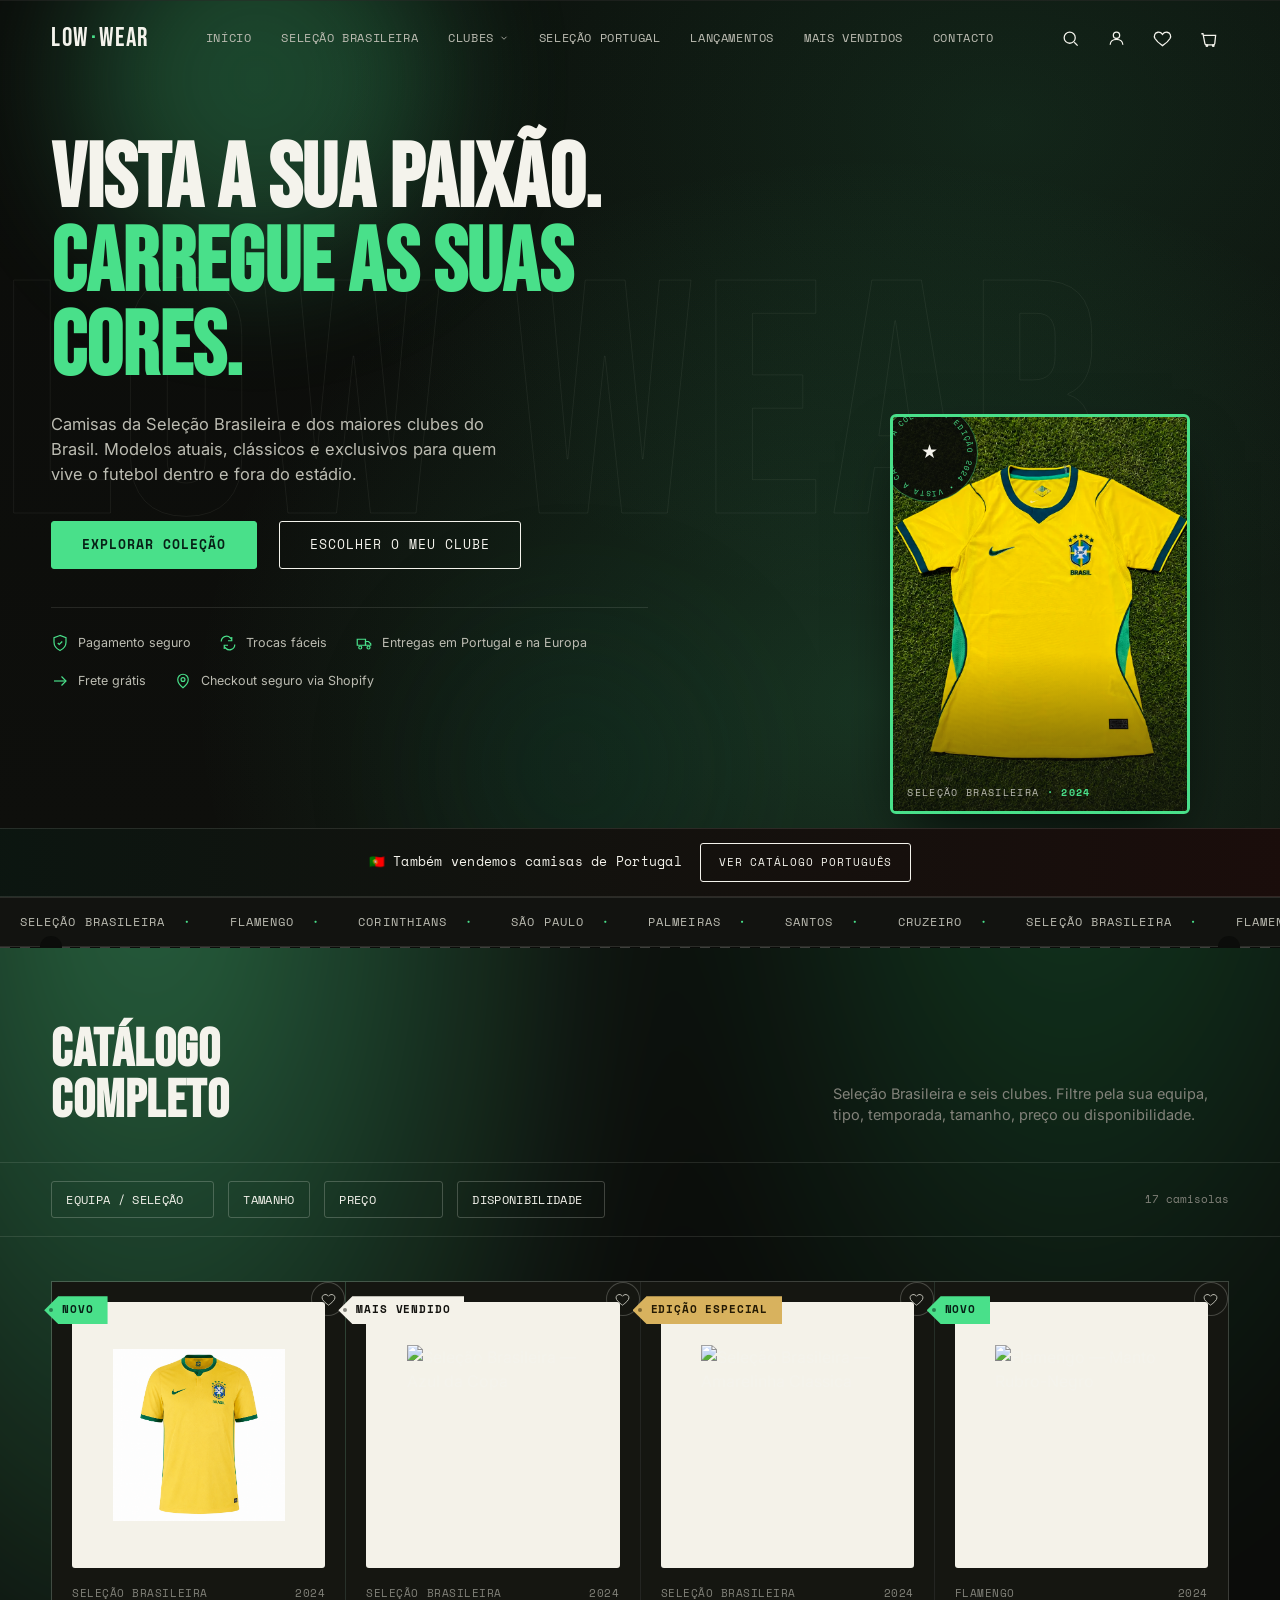
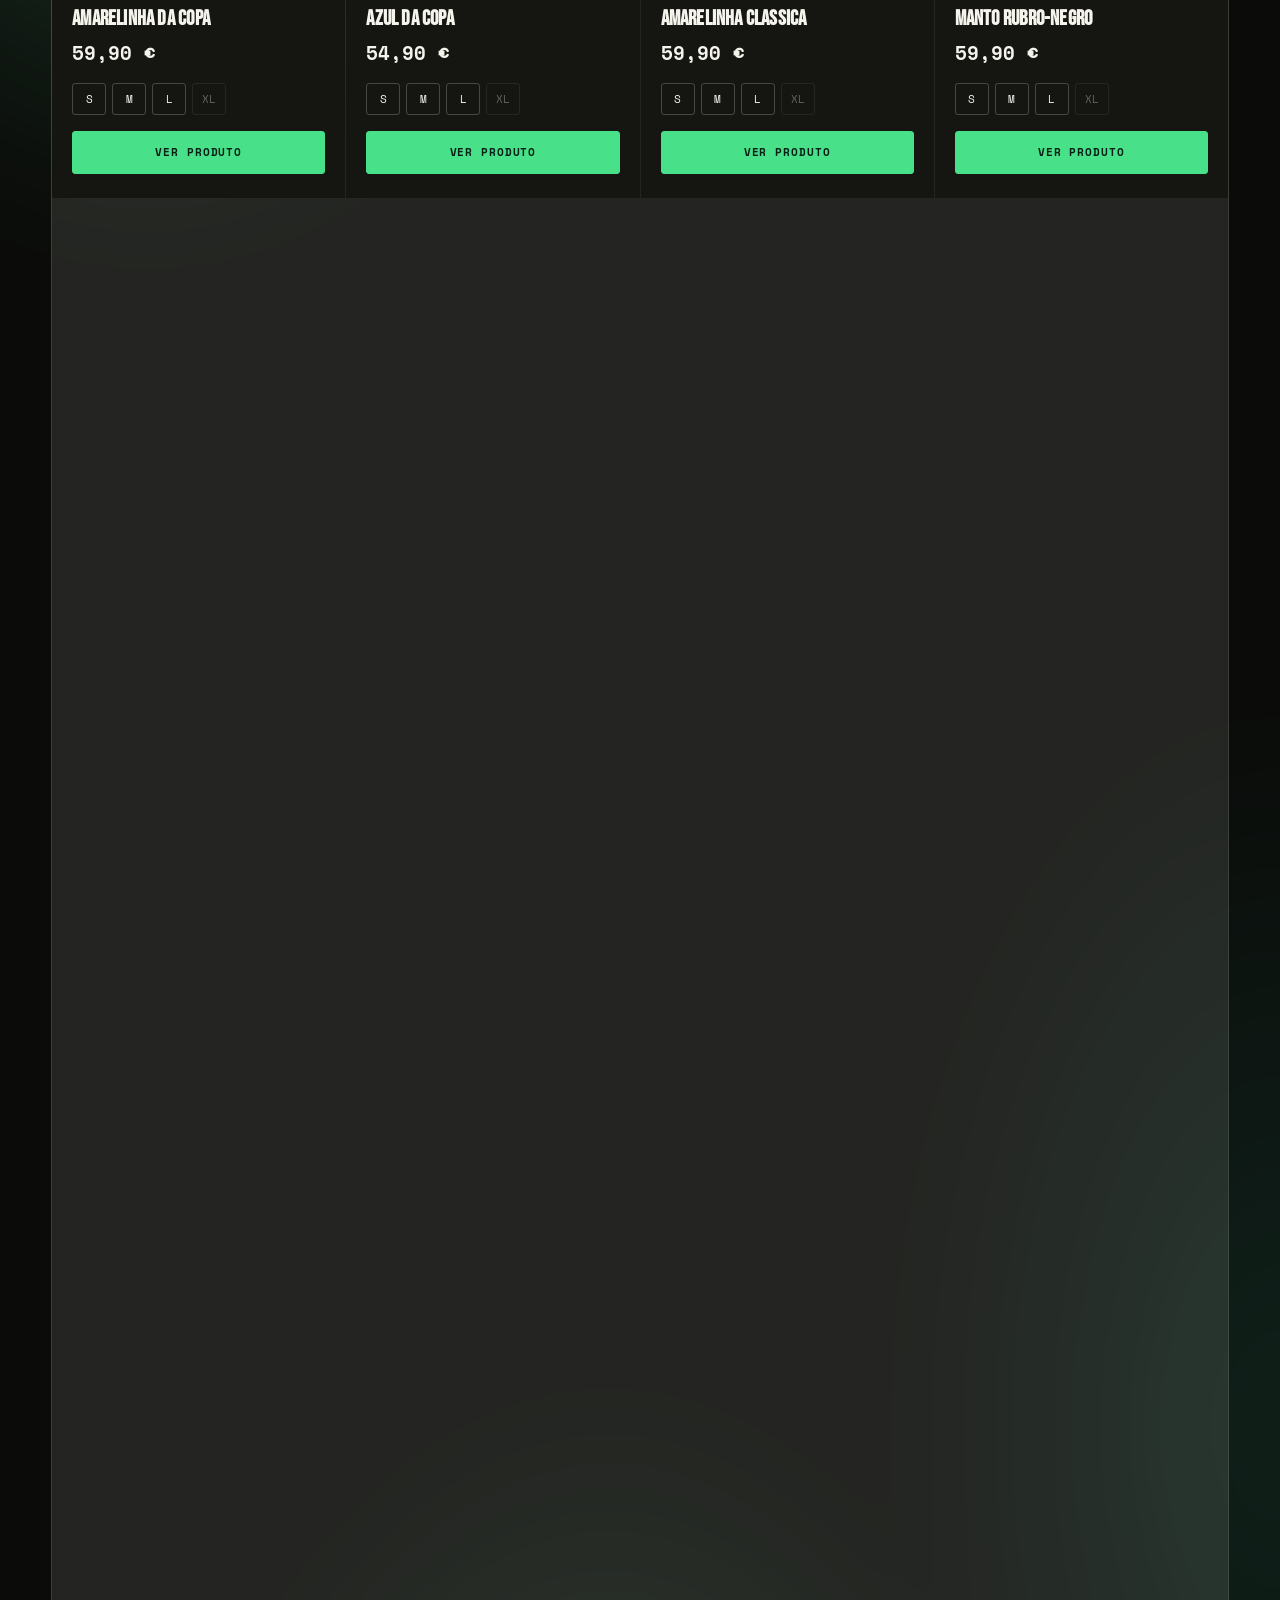
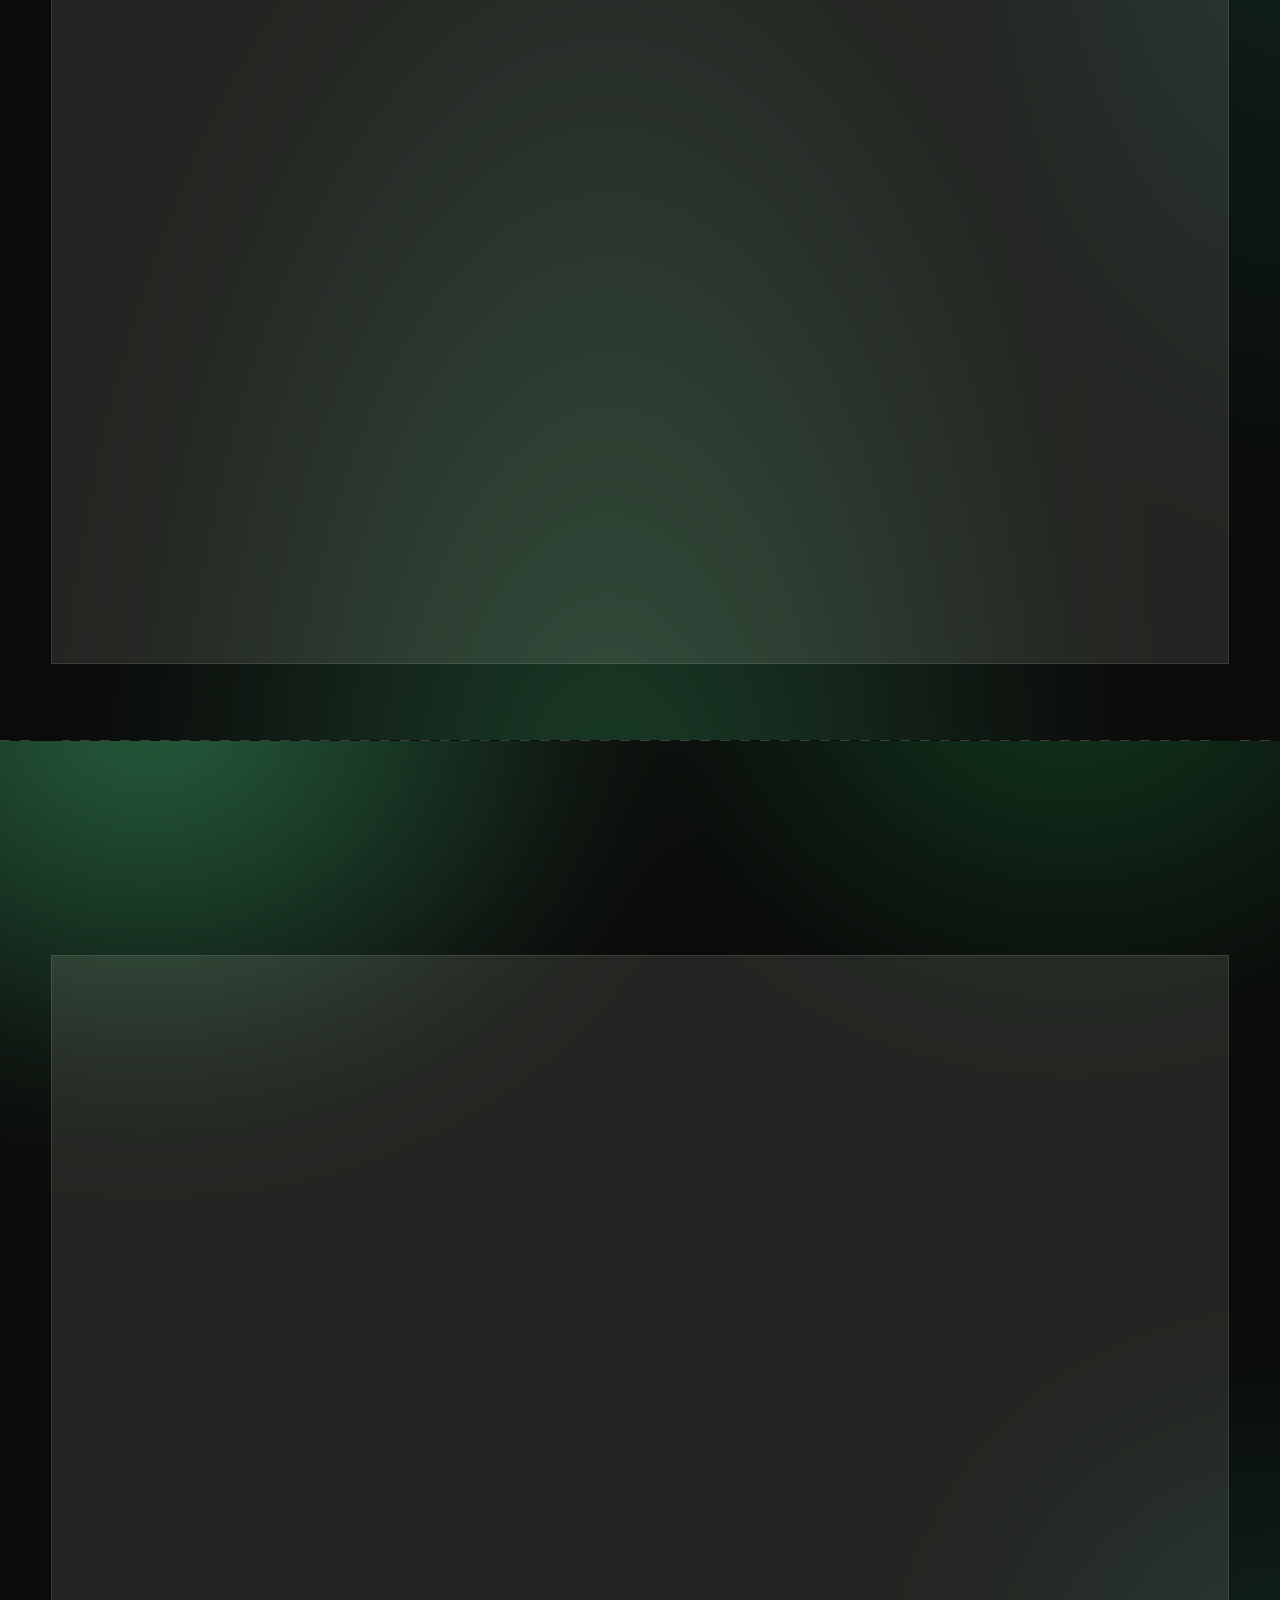
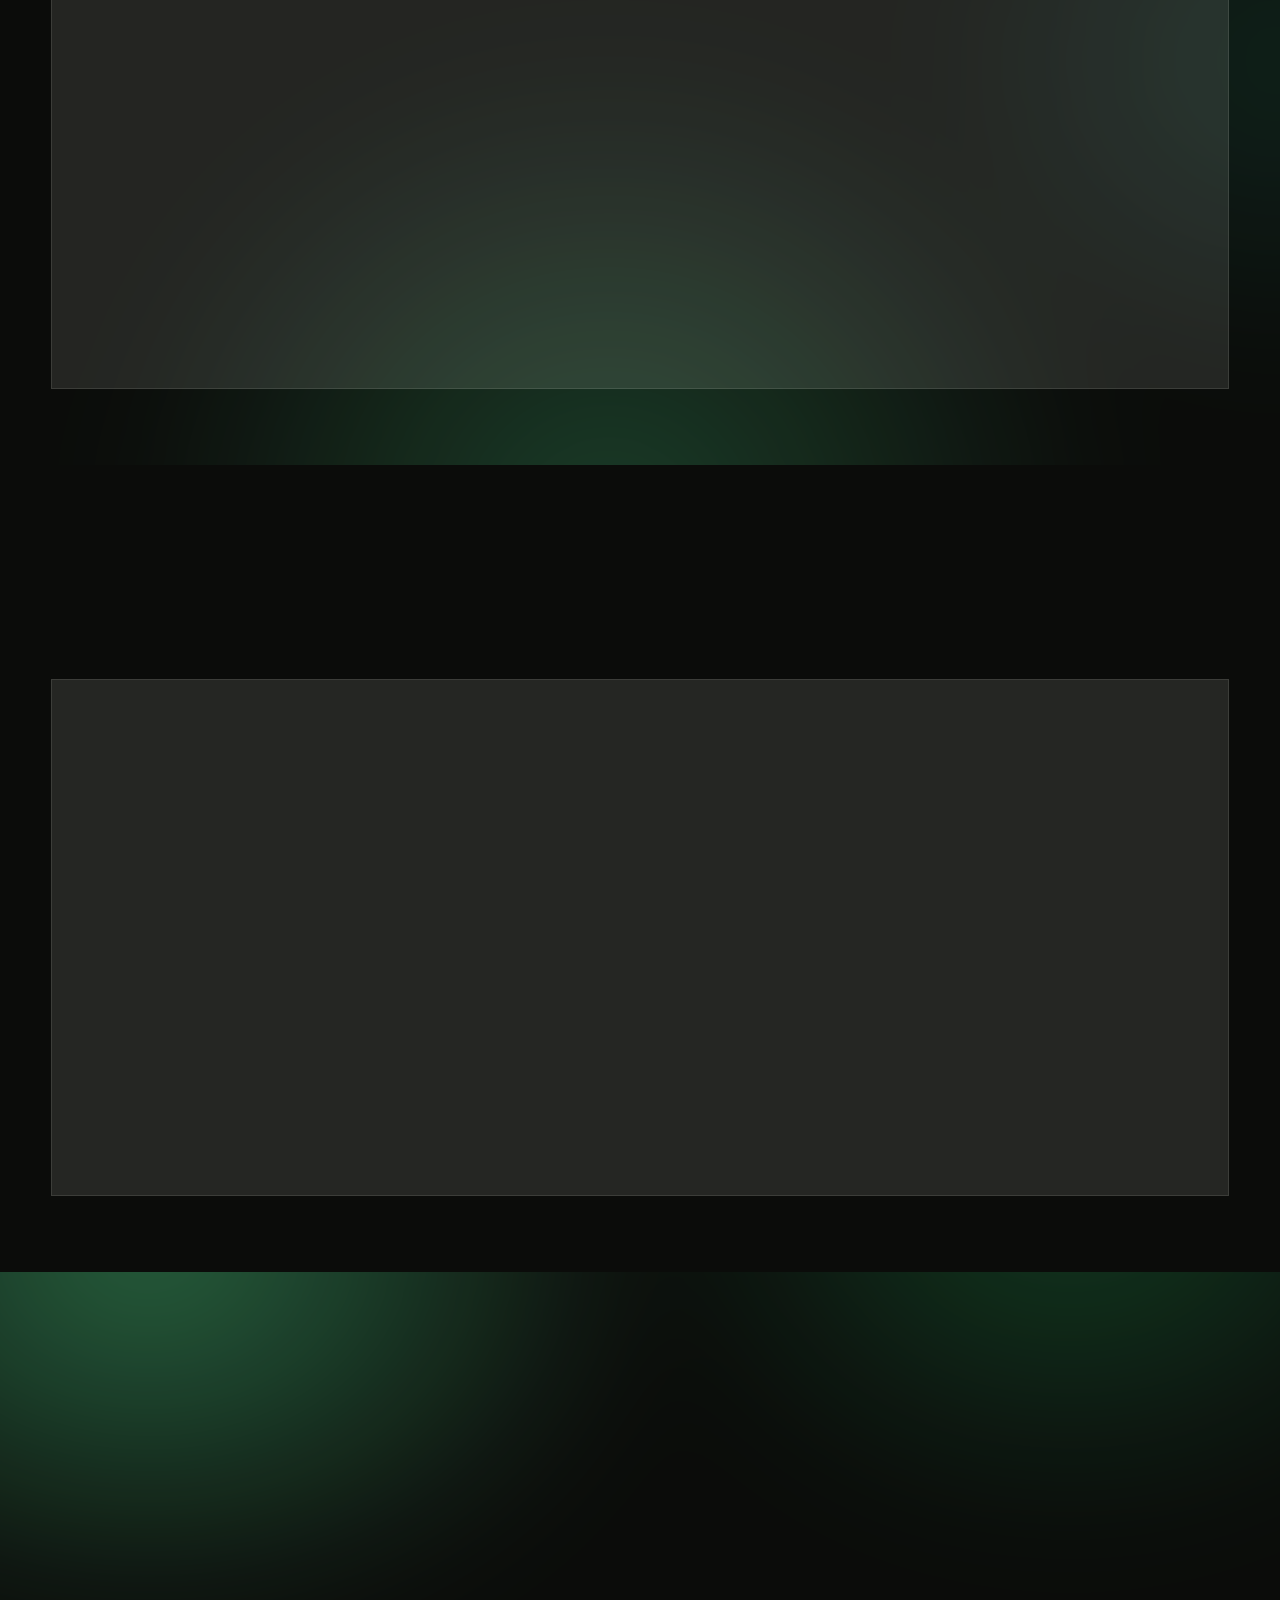
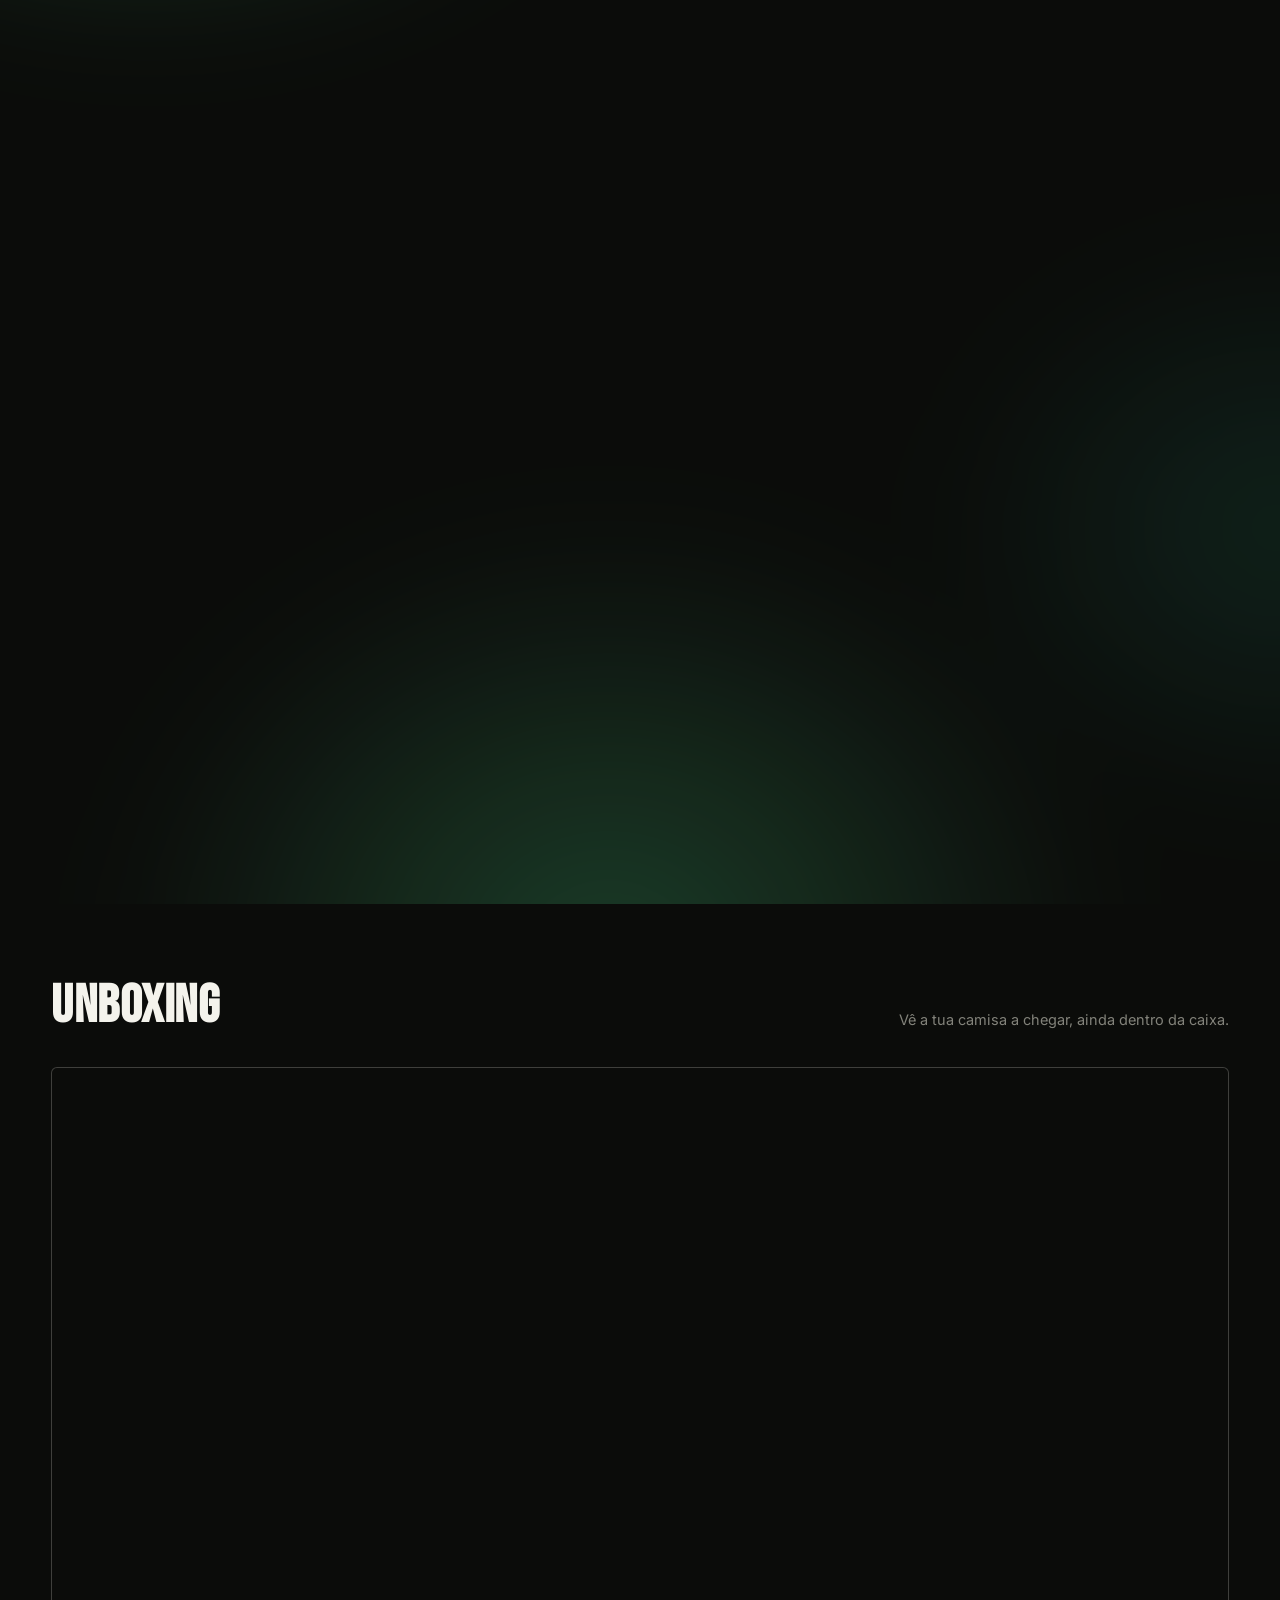
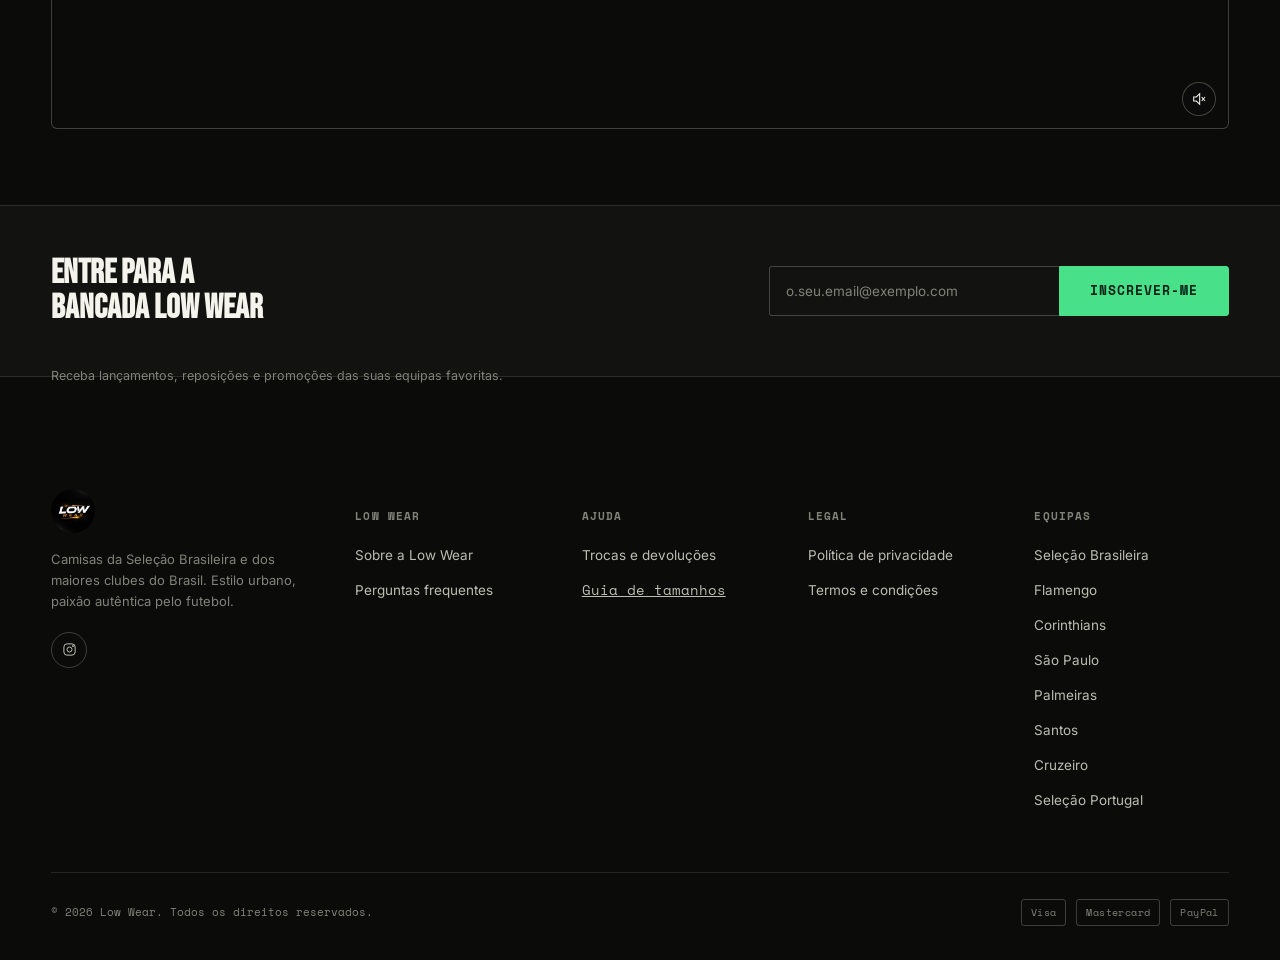
==== index.html @ 40b06989 "Add a dedicated homepage entry point for Portuguese football New slim banner right under the hero ("" ====
<!doctype html>
<html lang="pt-PT">
<head>
<meta charset="UTF-8">
<meta name="viewport" content="width=device-width, initial-scale=1.0">
<title>Low Wear — Vista a sua paixão. Carregue as suas cores.</title>
<meta name="description" content="Low Wear — camisas da Seleção Brasileira e dos maiores clubes do Brasil. Modelos atuais, retro e exclusivos. Envio para Portugal e Europa.">
<meta property="og:type" content="website">
<meta property="og:site_name" content="Low Wear">
<meta property="og:url" content="https://lowwear.shop/">
<meta property="og:title" content="Low Wear — Vista a sua paixão. Carregue as suas cores.">
<meta property="og:description" content="Camisas da Seleção Brasileira e dos maiores clubes do Brasil. Modelos atuais, retro e exclusivos. Envio para Portugal e Europa.">
<meta property="og:image" content="https://lowwear.shop/img/selecao-hero-relva.webp">
<meta name="twitter:card" content="summary_large_image">
<meta name="twitter:title" content="Low Wear — Vista a sua paixão. Carregue as suas cores.">
<meta name="twitter:description" content="Camisas da Seleção Brasileira e dos maiores clubes do Brasil. Modelos atuais, retro e exclusivos.">
<meta name="twitter:image" content="https://lowwear.shop/img/selecao-hero-relva.webp">
<link rel="preconnect" href="https://fonts.googleapis.com">
<link rel="preconnect" href="https://fonts.gstatic.com" crossorigin>
<link href="https://fonts.googleapis.com/css2?family=Bebas+Neue&family=Inter:wght@400;500;600;700&family=Space+Mono:wght@400;700&family=Fraunces:ital,opsz,wght@0,9..144,400;0,9..144,500;1,9..144,400&display=swap" rel="stylesheet">
<link rel="stylesheet" href="css/style.css?v=39">
<!-- Cloudflare Web Analytics --><script type='module' src='https://static.cloudflareinsights.com/beacon.min.js' data-cf-beacon='{"token": "c29fdf9a79b44d268ce283fa1ff48e87"}'></script><!-- End Cloudflare Web Analytics -->
<link rel="icon" href="favicon.ico?v=2" sizes="any">
<link rel="icon" type="image/png" sizes="32x32" href="img/favicon/favicon-32.png?v=2">
<link rel="icon" type="image/png" sizes="16x16" href="img/favicon/favicon-16.png?v=2">
<link rel="apple-touch-icon" sizes="180x180" href="img/favicon/favicon-180.png?v=2">
</head>
<body data-page="home">

<div class="promo-bar promo-only" id="promo-bar" role="region" aria-label="Promoção de inauguração" hidden>
  <div class="promo-bar-inner">
    <p class="promo-bar-main">🔥 INAUGURAÇÃO LOW WEAR: ESCOLHA 6 CAMISAS E PAGUE APENAS 3</p>
    <p class="promo-bar-sub">Adicione 6 camisas participantes ao carrinho. As 3 de menor valor ficam grátis.</p>
    <a href="index.html#catalogo" class="promo-bar-cta">APROVEITAR PROMOÇÃO</a>
  </div>
</div>

<!-- ============ HEADER ============ -->
<header class="site-header">
  <div class="container header-row">
    <button class="icon-btn nav-toggle" id="nav-toggle" aria-label="Abrir menu">
      <svg viewBox="0 0 24 24"><path d="M3 6h18M3 12h18M3 18h18"/></svg>
    </button>

    <a href="index.html" class="logo">LOW<span class="dot">·</span>WEAR</a>

    <nav class="main-nav" aria-label="Navegação principal">
      <a href="index.html">Início</a>
      <a href="equipa.html?slug=selecao">Seleção Brasileira</a>
      <div class="nav-item-drop">
        <button class="nav-drop-trigger">Clubes <svg viewBox="0 0 24 24"><path d="m6 9 6 6 6-6"/></svg></button>
        <div class="nav-dropdown">
          <a href="equipa.html?slug=flamengo">Flamengo</a>
          <a href="equipa.html?slug=corinthians">Corinthians</a>
          <a href="equipa.html?slug=sao-paulo">São Paulo</a>
          <a href="equipa.html?slug=palmeiras">Palmeiras</a>
          <a href="equipa.html?slug=santos">Santos</a>
          <a href="equipa.html?slug=cruzeiro">Cruzeiro</a>
        </div>
      </div>
      <a href="equipa.html?slug=selecao-portugal">Seleção Portugal</a>
      <a href="#catalogo" class="js-filter-novo">Lançamentos</a>
      <a href="#mais-procuradas" class="js-scroll-featured">Mais vendidos</a>
      <a href="#contacto">Contacto</a>
    </nav>

    <div class="header-actions">
      <button class="icon-btn js-search-toggle" aria-label="Pesquisar">
        <svg viewBox="0 0 24 24"><circle cx="11" cy="11" r="7"/><path d="m21 21-4.3-4.3"/></svg>
      </button>
      <button class="icon-btn" id="account-toggle" aria-label="Área do cliente">
        <svg viewBox="0 0 24 24"><circle cx="12" cy="8" r="4"/><path d="M4 20c0-4.4 3.6-7 8-7s8 2.6 8 7"/></svg>
      </button>
      <button class="icon-btn js-fav-toggle" aria-label="Favoritos">
        <svg viewBox="0 0 24 24"><path d="M12 21s-7-4.6-9.5-9C.6 8.4 2.4 4.5 6.3 4.1 8.7 3.9 10.7 5 12 6.8 13.3 5 15.3 3.9 17.7 4.1c3.9.4 5.7 4.3 3.8 7.9C19 16.4 12 21 12 21Z"/></svg>
        <span class="badge-count js-fav-count" style="display:none;">0</span>
      </button>
      <button class="icon-btn js-cart-toggle" aria-label="Carrinho de compras">
        <svg viewBox="0 0 24 24"><path d="M3 6h2l2.4 12.2a2 2 0 0 0 2 1.8h8.5a2 2 0 0 0 2-1.6L21 8H6"/><circle cx="10" cy="21" r="1"/><circle cx="18" cy="21" r="1"/></svg>
        <span class="badge-count js-cart-count" style="display:none;">0</span>
      </button>
    </div>
  </div>
</header>

<!-- ============ MOBILE NAV ============ -->
<div class="mobile-nav" id="mobile-nav" inert>
  <div class="mobile-nav-head">
    <span class="logo"><img src="img/logo.jpg?v=1" alt="Low Wear" class="logo-img"></span>
    <button class="icon-btn" data-close-overlay aria-label="Fechar menu">
      <svg viewBox="0 0 24 24"><path d="M6 6l12 12M18 6 6 18"/></svg>
    </button>
  </div>
  <nav aria-label="Navegação móvel">
    <a href="index.html">Início</a>
    <a href="equipa.html?slug=selecao">Seleção Brasileira</a>
    <div class="mobile-nav-label">Clubes</div>
    <div class="mobile-nav-sub">
      <a href="equipa.html?slug=flamengo">Flamengo</a>
      <a href="equipa.html?slug=corinthians">Corinthians</a>
      <a href="equipa.html?slug=sao-paulo">São Paulo</a>
      <a href="equipa.html?slug=palmeiras">Palmeiras</a>
      <a href="equipa.html?slug=santos">Santos</a>
      <a href="equipa.html?slug=cruzeiro">Cruzeiro</a>
    </div>
    <a href="equipa.html?slug=selecao-portugal">Seleção Portugal</a>
    <a href="#catalogo">Lançamentos</a>
    <a href="#mais-procuradas">Mais vendidos</a>
    <a href="#contacto">Contacto</a>
  </nav>
</div>

<!-- ============ HERO ============ -->
<section class="hero">
  <div class="hero-bg-word">
    <div class="track">
      <span>LOW WEAR</span><span>LOW WEAR</span><span>LOW WEAR</span><span>LOW WEAR</span>
      <span>LOW WEAR</span><span>LOW WEAR</span><span>LOW WEAR</span><span>LOW WEAR</span>
    </div>
  </div>
  <div class="hero-blob hero-blob-a"></div>
  <div class="hero-blob hero-blob-b"></div>
  <div class="hero-photo-bg">
    <img src="img/selecao-hero-relva.webp" alt="Camisa principal da Seleção Brasileira sobre relva">
    <span class="hero-photo-tag">Seleção Brasileira <strong>· 2024</strong></span>
    <div class="hero-badge-spin">
      <svg viewBox="0 0 120 120">
        <circle cx="60" cy="60" r="56" fill="#0b0c0a" opacity="0.88"/>
        <circle cx="60" cy="60" r="56" fill="none" stroke="currentColor" stroke-width="1" opacity="0.5"/>
        <path id="badgeCircle" d="M60,60 m-44,0 a44,44 0 1,1 88,0 a44,44 0 1,1 -88,0" fill="none"/>
        <text><textPath href="#badgeCircle">NOVA COLEÇÃO • EDIÇÃO 2024 • VISTA A CAMISA • </textPath></text>
      </svg>
      <span class="hero-badge-center">★</span>
    </div>
  </div>
  <div class="container hero-grid">
    <div class="hero-copy">
      <h1>Vista a sua paixão.<br><em>Carregue as suas cores.</em></h1>
      <p>Camisas da Seleção Brasileira e dos maiores clubes do Brasil. Modelos atuais, clássicos e exclusivos para quem vive o futebol dentro e fora do estádio.</p>
      <div class="hero-cta">
        <a href="#catalogo" class="btn btn-primary">Explorar coleção</a>
        <a href="#catalogo" class="btn btn-ghost">Escolher o meu clube</a>
      </div>
      <div class="hero-benefits">
        <div class="hero-benefit">
          <svg viewBox="0 0 24 24"><path d="M12 2 4 5v6c0 5 3.4 8.7 8 11 4.6-2.3 8-6 8-11V5Z"/><path d="m9 12 2 2 4-4"/></svg>
          <span>Pagamento seguro</span>
        </div>
        <div class="hero-benefit">
          <svg viewBox="0 0 24 24"><path d="M3 10a7 7 0 0 1 12-5l2 2"/><path d="M17 4v5h-5"/><path d="M21 14a7 7 0 0 1-12 5l-2-2"/><path d="M7 20v-5h5"/></svg>
          <span>Trocas fáceis</span>
        </div>
        <div class="hero-benefit">
          <svg viewBox="0 0 24 24"><path d="M3 7h11v8H3z"/><path d="M14 10h4l3 3v2h-7z"/><circle cx="7" cy="18" r="2"/><circle cx="18" cy="18" r="2"/></svg>
          <span>Entregas em Portugal e na Europa</span>
        </div>
        <div class="hero-benefit">
          <svg viewBox="0 0 24 24"><path d="M20 12H4"/><path d="m14 6 6 6-6 6"/></svg>
          <span>Frete grátis</span>
        </div>
        <div class="hero-benefit">
          <svg viewBox="0 0 24 24"><path d="M12 21s-7-5.4-7-11a7 7 0 0 1 14 0c0 5.6-7 11-7 11Z"/><circle cx="12" cy="10" r="2.6"/></svg>
          <span>Checkout seguro via Shopify</span>
        </div>
      </div>
    </div>
  </div>
</section>

<!-- ============ FAIXA FUTEBOL PORTUGUÊS ============
     Aponta para a secção #futebol-portugues mais abaixo. Some sozinha
     se essa secção também estiver escondida (sem produtos PT ainda). -->
<div class="pt-teaser-strip section-pt" id="pt-teaser-strip" hidden>
  <div class="container pt-teaser-inner">
    <span class="pt-teaser-text">🇵🇹 Também vendemos camisas de Portugal</span>
    <a href="#futebol-portugues" class="btn btn-ghost btn-sm">Ver catálogo português</a>
  </div>
</div>

<!-- ============ PROMOÇÃO DE INAUGURAÇÃO ============ -->
<section class="promo-hero promo-only" id="promo-hero" hidden>
  <div class="container promo-hero-grid">
    <div class="promo-hero-photos">
      <img src="img/spin/selecao-principal/01.png" alt="Amarelinha da Copa" loading="lazy">
      <img src="img/spin/flamengo-principal/01.png" alt="Manto Rubro-Negro" loading="lazy">
      <img src="img/spin/corinthians-principal/01.png" alt="Fiel Alvinegra" loading="lazy">
      <img src="img/spin/sao-paulo-principal/01.png" alt="Soberana Tricolor New Balance" loading="lazy">
      <img src="img/spin/palmeiras-principal/01.png" alt="Verdão Classico" loading="lazy">
      <img src="img/spin/cruzeiro-principal/01.png" alt="Manto Celeste Azul" loading="lazy">
    </div>
    <div class="promo-hero-copy">
      <p class="promo-eyebrow">PROMOÇÃO DE INAUGURAÇÃO</p>
      <h2 class="promo-hero-title">O SITE ABRIU.</h2>
      <p class="promo-hero-title-2">ESCOLHA 6<br>PAGUE APENAS 3</p>
      <p class="promo-hero-support">Monte a sua coleção, misture clubes e escolha os seus seis mantos favoritos. As três camisas de menor valor ficam grátis automaticamente.</p>
      <div class="promo-hero-ctas">
        <a href="#catalogo" class="btn btn-primary">ESCOLHER AS MINHAS 6</a>
        <button type="button" class="btn btn-ghost js-promo-how">COMO FUNCIONA?</button>
      </div>
      <div class="promo-countdown">
        <p class="promo-countdown-title">A PROMOÇÃO TERMINA EM:</p>
        <div class="promo-countdown-grid">
          <div class="promo-countdown-unit"><span class="promo-countdown-d">0</span><label>Dias</label></div>
          <div class="promo-countdown-unit"><span class="promo-countdown-h">00</span><label>Horas</label></div>
          <div class="promo-countdown-unit"><span class="promo-countdown-m">00</span><label>Minutos</label></div>
          <div class="promo-countdown-unit"><span class="promo-countdown-s">00</span><label>Segundos</label></div>
        </div>
      </div>
      <p class="promo-hero-note">Promoção válida de <span class="promo-date-start"></span> até <span class="promo-date-end"></span>. Aplicam-se condições. <a href="#" class="js-promo-how">Ver regras da promoção</a></p>
    </div>
  </div>
</section>

<div class="ticker-band">
  <div class="track">
    <span class="item">Seleção Brasileira</span><span class="item">Flamengo</span><span class="item">Corinthians</span>
    <span class="item">São Paulo</span><span class="item">Palmeiras</span><span class="item">Santos</span><span class="item">Cruzeiro</span>
    <span class="item">Seleção Brasileira</span><span class="item">Flamengo</span><span class="item">Corinthians</span>
    <span class="item">São Paulo</span><span class="item">Palmeiras</span><span class="item">Santos</span><span class="item">Cruzeiro</span>
  </div>
</div>

<div class="tear"></div>

<!-- ============ CATÁLOGO ============ -->
<section class="section-dark aurora-bg" id="catalogo">
  <div class="container">
    <div class="section-head reveal">
      <h2>Catálogo<br>completo</h2>
      <p class="section-sub">Seleção Brasileira e seis clubes. Filtre pela sua equipa, tipo, temporada, tamanho, preço ou disponibilidade.</p>
    </div>

    <div class="filter-bar">
      <select id="f-equipa" aria-label="Filtrar por equipa ou seleção">
        <option value="">Equipa / Seleção</option>
        <option value="selecao">Seleção Brasileira</option>
        <option value="flamengo">Flamengo</option>
        <option value="corinthians">Corinthians</option>
        <option value="sao-paulo">São Paulo</option>
        <option value="palmeiras">Palmeiras</option>
        <option value="santos">Santos</option>
        <option value="cruzeiro">Cruzeiro</option>
        <option value="selecao-portugal">Seleção Portugal</option>
      </select>
      <select id="f-tamanho" aria-label="Filtrar por tamanho">
        <option value="">Tamanho</option>
        <option value="S">S</option>
        <option value="M">M</option>
        <option value="L">L</option>
        <option value="XL">XL</option>
      </select>
      <select id="f-preco" aria-label="Filtrar por faixa de preço">
        <option value="">Preço</option>
        <option value="baixo">Até 85 €</option>
        <option value="medio">85 € – 95 €</option>
        <option value="alto">Mais de 95 €</option>
      </select>
      <select id="f-disponibilidade" aria-label="Filtrar por disponibilidade">
        <option value="">Disponibilidade</option>
        <option value="disponivel">Disponível</option>
        <option value="ultimas-unidades">Últimas unidades</option>
        <option value="esgotado">Esgotado</option>
      </select>
      <span class="filter-count" id="filter-count">35 camisolas</span>
    </div>

    <div class="product-grid" id="catalog-grid"></div>
  </div>
</section>

<div class="tear"></div>

<!-- ============ AS MAIS PROCURADAS ============ -->
<section class="section-dark aurora-bg aurora-alt" id="mais-procuradas">
  <div class="container">
    <div class="section-head reveal">
      <h2>As mais<br>procuradas</h2>
      <p class="section-sub">Uma seleção de equipas diferentes — da Seleção Brasileira aos seis clubes do catálogo.</p>
    </div>
    <div class="product-grid" id="featured-grid"></div>
  </div>
</section>

<!-- ============ FUTEBOL PORTUGUÊS ============
     Secção à parte do catálogo brasileiro — ver country:'PT' em TEAMS
     (js/data.js) e renderPortugalSection() em js/main.js. Fica escondida
     automaticamente se ainda não houver nenhum produto português. -->
<section class="section-dark section-pt" id="futebol-portugues" hidden>
  <div class="container">
    <div class="section-head section-head-pt reveal">
      <h2>Também disponível:<br>futebol português</h2>
      <p class="section-sub">Seleção de Portugal e grandes clubes portugueses — numa coleção à parte do catálogo brasileiro.</p>
    </div>
    <div class="product-grid" id="pt-grid"></div>
  </div>
</section>

<!-- ============ SOBRE A LOW WEAR ============ -->
<section class="section-dark aurora-bg" id="sobre">
  <div class="container">
    <div class="section-head reveal">
      <h2>Sobre a<br>Low Wear</h2>
      <p class="section-sub">Relatos rápidos de quem já veste a Low Wear.</p>
    </div>

    <div class="about-story reveal">
      <p>A Low Wear é uma loja nova de camisas de futebol, criada por gente que também é apaixonada pelo jogo e sabe o que significa vestir as cores do seu clube. Trabalhamos com uma seleção de camisas da Seleção Brasileira e de seis clubes — Flamengo, Corinthians, São Paulo, Palmeiras, Santos e Cruzeiro — com o objetivo de aproximar cada torcedor da sua paixão, com uma experiência de compra simples, moderna e de confiança.</p>
    </div>

    <div class="about-video-grid">
      <div class="about-video-card reveal">
        <video class="about-video" muted loop playsinline preload="metadata" poster="">
          <source src="video/sobre/relato-1.mp4" type="video/mp4">
        </video>
        <div class="about-video-fallback">Vídeo em breve</div>
        <button class="about-video-mute" type="button" aria-label="Ativar som" aria-pressed="false">
          <svg viewBox="0 0 24 24"><path d="M4 9v6h4l5 5V4L8 9H4Z"/><path d="M17 8a5 5 0 0 1 0 8" opacity="0"/><line x1="16" y1="9" x2="21" y2="15"/><line x1="21" y1="9" x2="16" y2="15"/></svg>
        </button>
      </div>
      <div class="about-video-card reveal">
        <video class="about-video" muted loop playsinline preload="metadata" poster="">
          <source src="video/sobre/relato-2.mp4" type="video/mp4">
        </video>
        <div class="about-video-fallback">Vídeo em breve</div>
        <button class="about-video-mute" type="button" aria-label="Ativar som" aria-pressed="false">
          <svg viewBox="0 0 24 24"><path d="M4 9v6h4l5 5V4L8 9H4Z"/><path d="M17 8a5 5 0 0 1 0 8" opacity="0"/><line x1="16" y1="9" x2="21" y2="15"/><line x1="21" y1="9" x2="16" y2="15"/></svg>
        </button>
      </div>
      <div class="about-video-card reveal">
        <video class="about-video" muted loop playsinline preload="metadata" poster="">
          <source src="video/sobre/relato-3.mp4" type="video/mp4">
        </video>
        <div class="about-video-fallback">Vídeo em breve</div>
        <button class="about-video-mute" type="button" aria-label="Ativar som" aria-pressed="false">
          <svg viewBox="0 0 24 24"><path d="M4 9v6h4l5 5V4L8 9H4Z"/><path d="M17 8a5 5 0 0 1 0 8" opacity="0"/><line x1="16" y1="9" x2="21" y2="15"/><line x1="21" y1="9" x2="16" y2="15"/></svg>
        </button>
      </div>
    </div>
  </div>
</section>

<!-- ============ UNBOXING ============ -->
<section class="section-dark" id="unboxing">
  <div class="container">
    <div class="section-head reveal">
      <h2>Unboxing</h2>
      <p class="section-sub">Vê a tua camisa a chegar, ainda dentro da caixa.</p>
    </div>
    <div class="about-video-grid">
      <div class="about-video-card is-landscape reveal">
        <video class="about-video" muted loop playsinline preload="metadata" poster="">
          <source src="video/sobre/unboxing-1.mp4" type="video/mp4">
        </video>
        <div class="about-video-fallback">Vídeo em breve</div>
        <button class="about-video-mute" type="button" aria-label="Ativar som" aria-pressed="false">
          <svg viewBox="0 0 24 24"><path d="M4 9v6h4l5 5V4L8 9H4Z"/><path d="M17 8a5 5 0 0 1 0 8" opacity="0"/><line x1="16" y1="9" x2="21" y2="15"/><line x1="21" y1="9" x2="16" y2="15"/></svg>
        </button>
      </div>
    </div>
  </div>
</section>

<!-- ============ NEWSLETTER ============ -->
<div class="newsletter">
  <h3>Entre para a bancada Low Wear</h3>
  <form class="newsletter-form" id="newsletter-form">
    <input type="email" id="newsletter-email" placeholder="o.seu.email@exemplo.com" required aria-label="Endereço de email">
    <button class="btn btn-primary" type="submit">Inscrever-me</button>
  </form>
</div>
<p class="container" style="color:var(--muted);font-size:12.5px;margin:-10px auto 40px;">Receba lançamentos, reposições e promoções das suas equipas favoritas.</p>

<!-- ============ FOOTER ============ -->
<footer class="site-footer" id="contacto">
  <div class="container">
    <div class="footer-grid">
      <div class="footer-brand">
        <a href="index.html" class="logo"><img src="img/logo.jpg?v=1" alt="Low Wear" class="logo-img"></a>
        <p>Camisas da Seleção Brasileira e dos maiores clubes do Brasil. Estilo urbano, paixão autêntica pelo futebol.</p>
        <div class="social-row">
          <a href="https://www.instagram.com/low.wear/" target="_blank" rel="noopener" aria-label="Instagram"><svg viewBox="0 0 24 24"><rect x="3" y="3" width="18" height="18" rx="5"/><circle cx="12" cy="12" r="4"/><circle cx="17.5" cy="6.5" r="1"/></svg></a>
        </div>
      </div>
      <div class="footer-col">
        <h5>Low Wear</h5>
        <ul>
          <li><a href="#sobre">Sobre a Low Wear</a></li>
          <li><a href="#" id="footer-faq">Perguntas frequentes</a></li>
        </ul>
      </div>
      <div class="footer-col">
        <h5>Ajuda</h5>
        <ul>
          <li><a href="#" id="footer-exchange">Trocas e devoluções</a></li>
          <li><a href="#" class="size-guide-link">Guia de tamanhos</a></li>
        </ul>
      </div>
      <div class="footer-col">
        <h5>Legal</h5>
        <ul>
          <li><a href="#" id="footer-privacy">Política de privacidade</a></li>
          <li><a href="#" id="footer-terms">Termos e condições</a></li>
        </ul>
      </div>
      <div class="footer-col">
        <h5>Equipas</h5>
        <ul>
          <li><a href="equipa.html?slug=selecao">Seleção Brasileira</a></li>
          <li><a href="equipa.html?slug=flamengo">Flamengo</a></li>
          <li><a href="equipa.html?slug=corinthians">Corinthians</a></li>
          <li><a href="equipa.html?slug=sao-paulo">São Paulo</a></li>
          <li><a href="equipa.html?slug=palmeiras">Palmeiras</a></li>
          <li><a href="equipa.html?slug=santos">Santos</a></li>
          <li><a href="equipa.html?slug=cruzeiro">Cruzeiro</a></li>
          <li><a href="equipa.html?slug=selecao-portugal">Seleção Portugal</a></li>
        </ul>
      </div>
    </div>
    <div class="footer-bottom">
      <span>© 2026 Low Wear. Todos os direitos reservados.</span>
      <div class="pay-icons">
        <span>Visa</span><span>Mastercard</span><span>PayPal</span>
      </div>
    </div>
  </div>
</footer>

<!-- ============ MOBILE BOTTOM NAV ============ -->
<nav class="bottom-nav" aria-label="Navegação rápida">
  <a href="index.html">
    <svg viewBox="0 0 24 24"><path d="m3 11 9-8 9 8"/><path d="M5 10v10h14V10"/></svg>
    Início
  </a>
  <button class="js-search-toggle" type="button">
    <svg viewBox="0 0 24 24"><circle cx="11" cy="11" r="7"/><path d="m21 21-4.3-4.3"/></svg>
    Pesquisa
  </button>
  <button class="js-fav-toggle" type="button">
    <svg viewBox="0 0 24 24"><path d="M12 21s-7-4.6-9.5-9C.6 8.4 2.4 4.5 6.3 4.1 8.7 3.9 10.7 5 12 6.8 13.3 5 15.3 3.9 17.7 4.1c3.9.4 5.7 4.3 3.8 7.9C19 16.4 12 21 12 21Z"/></svg>
    Favoritos
    <span class="bn-badge js-fav-count" style="display:none;">0</span>
  </button>
  <button class="js-cart-toggle" type="button">
    <svg viewBox="0 0 24 24"><path d="M3 6h2l2.4 12.2a2 2 0 0 0 2 1.8h8.5a2 2 0 0 0 2-1.6L21 8H6"/><circle cx="10" cy="21" r="1"/><circle cx="18" cy="21" r="1"/></svg>
    Carrinho
    <span class="bn-badge js-cart-count" style="display:none;">0</span>
  </button>
</nav>

<!-- ============ OVERLAYS ============ -->
<div class="overlay-scrim" id="scrim"></div>

<aside class="drawer" id="cart-drawer" aria-label="Carrinho de compras" inert>
  <div class="drawer-head">
    <h3>Carrinho</h3>
    <button class="drawer-close" data-close-overlay aria-label="Fechar carrinho"><svg viewBox="0 0 24 24"><path d="M6 6l12 12M18 6 6 18"/></svg></button>
  </div>
  <div id="cart-promo-progress" class="cart-promo-progress"></div>
  <div class="drawer-body" id="drawer-body"></div>
  <div class="drawer-foot" id="drawer-foot">
    <form id="cart-coupon-form" class="cart-coupon-form">
      <input type="text" id="cart-coupon-input" placeholder="Código de desconto" autocomplete="off">
      <button type="submit" class="btn btn-ghost btn-sm" id="cart-coupon-btn">Aplicar</button>
    </form>
    <div id="cart-coupon-msg" class="cart-coupon-msg" role="status"></div>
    <div id="drawer-totals"></div>
    <a href="#" class="btn btn-primary btn-block" id="checkout-btn">Finalizar compra</a>
  </div>
</aside>

<aside class="drawer" id="fav-drawer" aria-label="Favoritos" inert>
  <div class="drawer-head">
    <h3>Favoritos</h3>
    <button class="drawer-close" data-close-overlay aria-label="Fechar favoritos"><svg viewBox="0 0 24 24"><path d="M6 6l12 12M18 6 6 18"/></svg></button>
  </div>
  <div class="drawer-body" id="fav-drawer-body"></div>
</aside>

<div class="search-panel" id="search-panel" inert>
  <div class="search-panel-row">
    <svg viewBox="0 0 24 24" width="22" style="stroke:var(--muted);fill:none;stroke-width:1.6;flex-shrink:0;"><circle cx="11" cy="11" r="7"/><path d="m21 21-4.3-4.3"/></svg>
    <input type="text" id="search-input" placeholder="Procurar equipa, seleção ou camisola…" autocomplete="off">
    <button class="icon-btn" data-close-overlay aria-label="Fechar pesquisa"><svg viewBox="0 0 24 24"><path d="M6 6l12 12M18 6 6 18"/></svg></button>
  </div>
  <p class="search-hint">Experimente "Flamengo", "Seleção", "retro"…</p>
  <div class="search-results" id="search-results"></div>
</div>

<div class="modal-box" id="login-modal" role="dialog" aria-label="Iniciar sessão" inert>
  <button class="modal-close" data-close-overlay aria-label="Fechar"><svg viewBox="0 0 24 24"><path d="M6 6l12 12M18 6 6 18"/></svg></button>
  <h3>Área do cliente</h3>
  <p class="modal-sub">Inicie sessão para ver encomendas e favoritos.</p>
  <form>
    <div class="field"><label for="li-email">Email</label><input type="email" id="li-email" required></div>
    <div class="field"><label for="li-pass">Palavra-passe</label><input type="password" id="li-pass" required></div>
    <button class="btn btn-primary btn-block" type="submit">Entrar</button>
  </form>
  <p class="modal-switch">Ainda não tem conta? <button id="to-register" type="button">Criar conta</button></p>
</div>

<div class="modal-box" id="register-modal" role="dialog" aria-label="Criar conta" inert>
  <button class="modal-close" data-close-overlay aria-label="Fechar"><svg viewBox="0 0 24 24"><path d="M6 6l12 12M18 6 6 18"/></svg></button>
  <h3>Criar conta</h3>
  <p class="modal-sub">Junte-se à Low Wear e acompanhe as suas encomendas.</p>
  <form>
    <div class="field"><label for="re-name">Nome</label><input type="text" id="re-name" required></div>
    <div class="field"><label for="re-email">Email</label><input type="email" id="re-email" required></div>
    <div class="field"><label for="re-pass">Palavra-passe</label><input type="password" id="re-pass" required></div>
    <button class="btn btn-primary btn-block" type="submit">Criar conta</button>
  </form>
  <p class="modal-switch">Já tem conta? <button id="to-login" type="button">Iniciar sessão</button></p>
</div>

<div class="modal-box" id="size-guide-modal" role="dialog" aria-label="Guia de tamanhos" inert>
  <button class="modal-close" data-close-overlay aria-label="Fechar"><svg viewBox="0 0 24 24"><path d="M6 6l12 12M18 6 6 18"/></svg></button>
  <h3>Guia de tamanhos</h3>
  <p class="modal-sub">Medidas em centímetros. Em caso de dúvida, escolha o tamanho acima.</p>
  <table class="size-guide-table">
    <thead><tr><th>Tam.</th><th>Peito</th><th>Comprimento</th></tr></thead>
    <tbody>
      <tr><td>S</td><td>92–97</td><td>68</td></tr>
      <tr><td>M</td><td>98–103</td><td>70</td></tr>
      <tr><td>L</td><td>104–109</td><td>72</td></tr>
      <tr><td>XL</td><td>110–115</td><td>74</td></tr>
    </tbody>
  </table>
</div>

<div class="modal-box legal-modal" id="privacy-modal" role="dialog" aria-label="Política de privacidade" inert>
  <button class="modal-close" data-close-overlay aria-label="Fechar"><svg viewBox="0 0 24 24"><path d="M6 6l12 12M18 6 6 18"/></svg></button>
  <h3>Política de privacidade</h3>
  <p class="modal-sub">Low Wear — Última atualização: 1 de agosto de 2026</p>
  <div class="legal-body">
    <p>A Low Wear respeita a privacidade dos seus clientes e compromete-se a proteger os seus dados pessoais. Esta Política de Privacidade explica quais informações são recolhidas através do nosso site, como são utilizadas, com quem podem ser partilhadas e quais são os direitos dos utilizadores.</p>

    <h4>1. Dados pessoais que podemos recolher</h4>
    <p>Quando utiliza o nosso site ou realiza uma compra, podemos recolher os seguintes dados:</p>
    <ul>
      <li>Nome e apelido;</li>
      <li>Endereço de e-mail;</li>
      <li>Número de telefone;</li>
      <li>Morada de faturação;</li>
      <li>Morada de entrega;</li>
      <li>Número de identificação fiscal, quando necessário para faturação;</li>
      <li>Informações sobre produtos comprados;</li>
      <li>Histórico de encomendas, trocas, devoluções e reembolsos;</li>
      <li>Comunicações enviadas ao nosso apoio ao cliente;</li>
      <li>Endereço IP;</li>
      <li>Tipo de dispositivo, navegador e sistema operativo;</li>
      <li>Informações sobre a utilização e navegação no site;</li>
      <li>Preferências relacionadas com cookies e comunicações promocionais.</li>
    </ul>
    <p>Os pagamentos são processados por prestadores externos de serviços de pagamento. A Low Wear não tem acesso aos dados completos do cartão bancário utilizado pelo cliente.</p>

    <h4>2. Como utilizamos os seus dados</h4>
    <p>Os dados pessoais recolhidos podem ser utilizados para:</p>
    <ul>
      <li>Registar e processar encomendas;</li>
      <li>Confirmar e acompanhar pagamentos;</li>
      <li>Preparar, enviar e entregar os produtos;</li>
      <li>Emitir faturas e outros documentos fiscais;</li>
      <li>Comunicar atualizações sobre a encomenda;</li>
      <li>Prestar apoio ao cliente;</li>
      <li>Gerir trocas, devoluções, reclamações e reembolsos;</li>
      <li>Prevenir fraudes, abusos e problemas de segurança;</li>
      <li>Cumprir obrigações legais, fiscais e contabilísticas;</li>
      <li>Melhorar o funcionamento, a segurança e a experiência de utilização do site;</li>
      <li>Analisar o desempenho da loja;</li>
      <li>Enviar novidades, promoções e ofertas, quando o cliente tiver autorizado;</li>
      <li>Personalizar publicidade, quando existir consentimento para essa finalidade.</li>
    </ul>

    <h4>3. Fundamentos legais para o tratamento</h4>
    <p>A Low Wear trata os dados pessoais com base nos seguintes fundamentos:</p>
    <ul>
      <li>Execução de contrato: quando os dados são necessários para processar uma compra, pagamento, entrega, troca, devolução ou reembolso;</li>
      <li>Cumprimento de obrigações legais: quando os dados são necessários para faturação, contabilidade, obrigações fiscais ou resposta às autoridades;</li>
      <li>Consentimento: para envio de comunicações promocionais e utilização de cookies opcionais;</li>
      <li>Interesse legítimo: para proteção do site, prevenção de fraude, apoio ao cliente e melhoria dos nossos serviços, desde que os direitos do cliente não prevaleçam sobre esses interesses.</li>
    </ul>
    <p>O consentimento poderá ser retirado a qualquer momento, sem afetar a legalidade do tratamento realizado antes da sua retirada.</p>

    <h4>4. Partilha de dados pessoais</h4>
    <p>A Low Wear poderá partilhar apenas os dados necessários com prestadores que ajudam no funcionamento da loja, incluindo:</p>
    <ul>
      <li>Empresas de transporte e entrega;</li>
      <li>Prestadores de serviços de pagamento;</li>
      <li>Plataforma de comércio eletrónico;</li>
      <li>Serviços de alojamento do site;</li>
      <li>Serviços de faturação e contabilidade;</li>
      <li>Serviços de e-mail e apoio ao cliente;</li>
      <li>Ferramentas de análise, publicidade e marketing;</li>
      <li>Prestadores de segurança e prevenção de fraude;</li>
      <li>Consultores e autoridades públicas, quando exigido por lei.</li>
    </ul>
    <p>A Low Wear não vende nem aluga os dados pessoais dos seus clientes.</p>
    <p>Alguns prestadores poderão tratar dados fora do Espaço Económico Europeu. Quando isso acontecer, serão utilizadas as garantias adequadas exigidas pela legislação de proteção de dados.</p>

    <h4>5. Pagamentos</h4>
    <p>Os pagamentos realizados no site são processados por plataformas externas e seguras (Shopify).</p>
    <p>A Low Wear poderá receber informações como a confirmação do pagamento, o valor, a data da transação e o método utilizado, mas não armazena os dados completos do cartão bancário do cliente.</p>
    <p>O tratamento dessas informações também está sujeito às políticas de privacidade e segurança do prestador de pagamento utilizado.</p>

    <h4>6. Entregas</h4>
    <p>Para realizar a entrega de uma encomenda, poderemos partilhar com a transportadora informações como:</p>
    <ul>
      <li>Nome do destinatário;</li>
      <li>Morada de entrega;</li>
      <li>Número de telefone;</li>
      <li>E-mail;</li>
      <li>Número ou referência da encomenda.</li>
    </ul>
    <p>Esses dados serão utilizados apenas na medida necessária para preparar, acompanhar e concluir a entrega.</p>

    <h4>7. Cookies</h4>
    <p>O site da Low Wear poderá utilizar cookies e tecnologias semelhantes.</p>
    <p>Os cookies necessários podem ser utilizados para:</p>
    <ul>
      <li>Manter o carrinho de compras;</li>
      <li>Guardar a sessão do utilizador;</li>
      <li>Processar encomendas;</li>
      <li>Proteger o site;</li>
      <li>Recordar preferências essenciais;</li>
      <li>Garantir o correto funcionamento da loja.</li>
    </ul>
    <p>Com autorização do utilizador, também poderão ser utilizados cookies de:</p>
    <ul>
      <li>Análise de utilização do site;</li>
      <li>Medição de desempenho;</li>
      <li>Personalização;</li>
      <li>Marketing;</li>
      <li>Publicidade direcionada.</li>
    </ul>
    <p>Os cookies opcionais poderão ser recusados ou alterados através do painel de preferências de cookies do site.</p>

    <h4>8. Comunicações de marketing</h4>
    <p>A Low Wear poderá enviar novidades, campanhas, descontos e ofertas quando o cliente tiver autorizado o recebimento dessas comunicações ou quando existir outra base legal válida.</p>
    <p>O cliente poderá cancelar o recebimento a qualquer momento:</p>
    <ul>
      <li>Através do link de cancelamento presente nas mensagens;</li>
      <li>Alterando as suas preferências no site, quando essa opção estiver disponível;</li>
      <li>Enviando um pedido para <a href="mailto:Lowwear@gmail.com">Lowwear@gmail.com</a>.</li>
    </ul>
    <p>O cancelamento das comunicações promocionais não impede o envio de mensagens essenciais relacionadas com encomendas, pagamentos, entregas, trocas ou devoluções.</p>

    <h4>9. Conservação dos dados</h4>
    <p>Os dados pessoais serão conservados apenas durante o período necessário para cumprir as finalidades descritas nesta política e respeitar as obrigações legais, fiscais, contabilísticas e contratuais aplicáveis.</p>
    <p>Os dados relacionados com compras e faturação poderão ser conservados durante os prazos legalmente exigidos.</p>
    <p>Os dados utilizados para marketing serão conservados até o cliente retirar o seu consentimento ou solicitar a sua eliminação, salvo quando existir outra obrigação legal que justifique a conservação.</p>
    <p>Quando os dados deixarem de ser necessários, serão eliminados ou anonimizados de forma segura.</p>

    <h4>10. Segurança dos dados</h4>
    <p>A Low Wear adota medidas técnicas e organizativas adequadas para proteger os dados pessoais contra:</p>
    <ul>
      <li>Acesso não autorizado;</li>
      <li>Perda;</li>
      <li>Alteração;</li>
      <li>Utilização indevida;</li>
      <li>Divulgação;</li>
      <li>Destruição.</li>
    </ul>
    <p>Apesar das medidas de segurança adotadas, nenhum sistema de transmissão ou armazenamento digital pode garantir segurança absoluta.</p>
    <p>Caso ocorra uma violação de dados pessoais, serão tomadas as medidas previstas na legislação aplicável, incluindo a comunicação às autoridades ou aos titulares afetados quando legalmente exigido.</p>

    <h4>11. Direitos dos titulares dos dados</h4>
    <p>Nos termos da legislação aplicável, o titular dos dados poderá solicitar:</p>
    <ul>
      <li>Acesso aos seus dados pessoais;</li>
      <li>Correção de dados incorretos ou incompletos;</li>
      <li>Eliminação dos dados, quando legalmente possível;</li>
      <li>Limitação do tratamento;</li>
      <li>Portabilidade dos dados;</li>
      <li>Oposição a determinados tratamentos;</li>
      <li>Retirada do consentimento;</li>
      <li>Informação sobre a forma como os dados são tratados;</li>
      <li>Apresentação de reclamação perante uma autoridade de controlo.</li>
    </ul>
    <p>Para exercer qualquer um desses direitos, envie um pedido para <a href="mailto:Lowwear@gmail.com">Lowwear@gmail.com</a>.</p>
    <p>Poderemos solicitar informações adicionais apenas quando forem necessárias para confirmar a identidade da pessoa que realizou o pedido.</p>
    <p>O titular também poderá apresentar uma reclamação à Comissão Nacional de Proteção de Dados — CNPD, através do site <a href="https://www.cnpd.pt" target="_blank" rel="noopener">www.cnpd.pt</a>.</p>

    <h4>12. Dados de menores</h4>
    <p>A Low Wear não procura recolher intencionalmente dados pessoais de menores sem a autorização necessária dos seus pais ou responsáveis legais.</p>
    <p>Quando uma compra for realizada por um menor que não tenha capacidade legal para celebrar o contrato, deverá existir autorização do respetivo responsável legal.</p>
    <p>Caso sejam identificados dados de menores recolhidos de forma inadequada, serão tomadas medidas para os eliminar.</p>

    <h4>13. Ligações para sites externos</h4>
    <p>O site poderá conter ligações para páginas, redes sociais ou serviços pertencentes a terceiros.</p>
    <p>A Low Wear não controla nem é responsável pelas políticas de privacidade, conteúdos ou práticas desses serviços. Recomendamos que o utilizador consulte as respetivas políticas antes de fornecer dados pessoais.</p>

    <h4>14. Decisões automatizadas</h4>
    <p>A Low Wear não utiliza os dados pessoais dos clientes para tomar decisões exclusivamente automatizadas que produzam efeitos jurídicos ou afetem significativamente os utilizadores.</p>
    <p>Caso essa prática seja implementada no futuro, esta política será atualizada e os utilizadores serão devidamente informados.</p>

    <h4>15. Alterações desta política</h4>
    <p>Esta Política de Privacidade poderá ser atualizada para refletir mudanças:</p>
    <ul>
      <li>No funcionamento da loja;</li>
      <li>Nos serviços e plataformas utilizados;</li>
      <li>Nas formas de tratamento dos dados;</li>
      <li>Na legislação aplicável.</li>
    </ul>
    <p>A versão mais recente estará sempre disponível nesta página, acompanhada da respetiva data de atualização.</p>
  </div>
</div>

<div class="modal-box legal-modal" id="exchange-modal" role="dialog" aria-label="Trocas e Devoluções" inert>
  <button class="modal-close" data-close-overlay aria-label="Fechar"><svg viewBox="0 0 24 24"><path d="M6 6l12 12M18 6 6 18"/></svg></button>
  <h3>Trocas e Devoluções</h3>
  <div class="legal-body">
    <p>Você pode solicitar a troca ou devolução do produto dentro do prazo de 2 dias após o recebimento. A camisa deve estar sem sinais de uso, lavagem ou danos, com as etiquetas e na embalagem original.</p>
    <p>Antes de enviar o produto, entre em contacto connosco e informe o número do pedido e o motivo da solicitação. Após recebermos e analisarmos a peça, realizaremos a troca ou o reembolso conforme o método de pagamento utilizado.</p>
    <p>Produtos personalizados ou danificados pelo cliente não poderão ser trocados ou devolvidos. Em caso de produto com defeito ou diferente do pedido, entre em contacto connosco o mais rápido possível.</p>
  </div>
</div>

<div class="modal-box legal-modal" id="faq-modal" role="dialog" aria-label="Perguntas frequentes" inert>
  <button class="modal-close" data-close-overlay aria-label="Fechar"><svg viewBox="0 0 24 24"><path d="M6 6l12 12M18 6 6 18"/></svg></button>
  <h3>Perguntas frequentes</h3>
  <div class="faq-list">
    <details class="faq-item">
      <summary>Quanto tempo demora para a minha camisa chegar?</summary>
      <p>O prazo aparece no momento da compra e pode variar de acordo com a sua localização. Assim que o pedido for enviado, você receberá o código de rastreamento para acompanhar tudo.</p>
    </details>
    <details class="faq-item">
      <summary>Como acompanho o meu pedido?</summary>
      <p>Quando a camisa for enviada, mandaremos o código de rastreamento para o contacto informado na compra. Você também poderá acompanhar pelo site.</p>
    </details>
    <details class="faq-item">
      <summary>Como escolho o tamanho certo?</summary>
      <p>Na página de cada camisa você encontrará o nosso guia de medidas. A melhor forma de escolher é comparar as medidas com uma camisa que já fique bem em você.</p>
    </details>
    <details class="faq-item">
      <summary>E se o tamanho não servir?</summary>
      <p>Tudo bem, isso acontece. Entre em contacto connosco dentro do prazo de troca informado no site. A camisa precisa estar sem sinais de uso ou lavagem e com as etiquetas originais.</p>
    </details>
    <details class="faq-item">
      <summary>Posso trocar ou devolver uma camisa?</summary>
      <p>Sim. Você pode solicitar uma troca ou devolução dentro de 2 dias após receber o pedido, desde que a peça esteja sem uso, sem lavagem, sem danos e com as etiquetas e embalagem originais.</p>
    </details>
    <details class="faq-item">
      <summary>Recebi uma camisa errada ou com defeito. O que faço?</summary>
      <p>Fale connosco assim que perceber o problema e envie uma fotografia da camisa junto com o número do pedido. Vamos analisar o caso e ajudar a resolver o mais rápido possível.</p>
    </details>
    <details class="faq-item">
      <summary>Quais formas de pagamento vocês aceitam?</summary>
      <p>As formas de pagamento disponíveis aparecem no checkout. Antes de finalizar, você poderá conferir todas as opções e escolher a mais conveniente.</p>
    </details>
    <details class="faq-item">
      <summary>O pagamento no site é seguro?</summary>
      <p>Sim. Os pagamentos são processados por plataformas seguras, e os dados bancários não ficam armazenados diretamente pela Low Wear.</p>
    </details>
    <details class="faq-item">
      <summary>Posso cancelar um pedido?</summary>
      <p>Se o pedido ainda não tiver sido enviado, entre em contacto connosco o mais rápido possível. Depois do envio, será necessário seguir o processo normal de devolução.</p>
    </details>
    <details class="faq-item">
      <summary>As cores da camisa são exatamente iguais às fotografias?</summary>
      <p>Fazemos o possível para mostrar as cores e os detalhes com fidelidade. Mesmo assim, pode existir uma pequena diferença por causa da iluminação da fotografia ou das configurações da tela do seu dispositivo.</p>
    </details>
    <details class="faq-item">
      <summary>Como devo lavar a minha camisa?</summary>
      <p>Recomendamos lavar à mão ou no ciclo delicado, com água fria e sabão neutro. Não use lixívia, não coloque na máquina de secar e evite passar o ferro diretamente sobre escudos, nomes e estampas.</p>
    </details>
    <details class="faq-item">
      <summary>Uma camisa esgotada pode voltar ao estoque?</summary>
      <p>Pode, sim. Algumas camisas recebem reposição, mas não conseguimos garantir uma data. Quando houver a opção, você poderá pedir para ser avisado assim que ela voltar.</p>
    </details>
    <details class="faq-item">
      <summary>Vocês vendem camisas de quais times?</summary>
      <p>A Low Wear trabalha com uma seleção especial de camisas do Brasil (Seleção, Flamengo, Corinthians, São Paulo, Palmeiras, Santos e Cruzeiro) e agora também de Portugal. O catálogo pode receber novidades ao longo do tempo.</p>
    </details>
    <details class="faq-item">
      <summary>Posso pedir uma camisa de outro time?</summary>
      <p>Pode mandar a sua sugestão pelo WhatsApp. Não conseguimos garantir que ela entrará no catálogo, mas usamos os pedidos dos clientes para decidir quais camisas serão adicionadas.</p>
    </details>
    <details class="faq-item">
      <summary>Posso comprar para dar de presente?</summary>
      <p>Claro. Basta informar o endereço da pessoa no momento da compra. Antes de pagar, confira com atenção o tamanho escolhido e os dados de entrega.</p>
    </details>
    <details class="faq-item">
      <summary>Fiz dois pedidos separados. Eles podem chegar juntos?</summary>
      <p>Dependendo do momento em que foram feitos e da preparação dos pedidos, eles poderão ser enviados juntos ou separadamente. Se precisar de ajuda, fale connosco e informe os dois números dos pedidos.</p>
    </details>
    <details class="faq-item">
      <summary>Não recebi a confirmação da compra. O que devo fazer?</summary>
      <p>Confira primeiro a pasta de spam ou lixo eletrónico. Se a mensagem não estiver lá, fale connosco e envie o nome utilizado na compra para verificarmos o pedido.</p>
    </details>
  </div>
</div>

<div class="modal-box legal-modal" id="promo-how-modal" role="dialog" aria-label="Como funciona a promoção" inert>
  <button class="modal-close" data-close-overlay aria-label="Fechar"><svg viewBox="0 0 24 24"><path d="M6 6l12 12M18 6 6 18"/></svg></button>
  <h3>Como funciona a promoção</h3>
  <div class="legal-body">
    <div class="promo-how-steps">
      <div class="promo-how-step">
        <span class="promo-how-num">1</span>
        <div><h4>Escolha seis camisas</h4><p>Selecione seis modelos participantes. Você pode misturar clubes, cores e coleções.</p></div>
      </div>
      <div class="promo-how-step">
        <span class="promo-how-num">2</span>
        <div><h4>Adicione ao carrinho</h4><p>Acompanhe o contador até completar as seis camisas.</p></div>
      </div>
      <div class="promo-how-step">
        <span class="promo-how-num">3</span>
        <div><h4>Pague apenas três</h4><p>As três camisas de menor valor ficam gratuitas automaticamente no checkout.</p></div>
      </div>
    </div>
    <p class="promo-how-conditions">Promoção válida de <span class="promo-date-start"></span> até <span class="promo-date-end"></span>. Na compra de seis camisas participantes, as três de menor valor ficam grátis. Limitada a uma aplicação por encomenda. Personalização e portes não incluídos. Não acumulável com outros descontos. Sujeita à disponibilidade dos produtos.</p>
  </div>
</div>

<div class="modal-box legal-modal" id="terms-modal" role="dialog" aria-label="Termos e condições" inert>
  <button class="modal-close" data-close-overlay aria-label="Fechar"><svg viewBox="0 0 24 24"><path d="M6 6l12 12M18 6 6 18"/></svg></button>
  <h3>Termos e condições</h3>
  <p class="modal-sub">Low Wear — Última atualização: 1 de agosto de 2026</p>
  <div class="legal-body">
    <p>Os presentes Termos e Condições regulam a utilização do site da Low Wear e a compra dos produtos nele disponíveis.</p>
    <p>Ao utilizar o site ou realizar uma encomenda, o cliente declara que leu e aceita estes Termos e Condições. Recomendamos a sua leitura antes de concluir qualquer compra.</p>

    <h4>1. Identificação da loja</h4>
    <p>A Low Wear é uma loja online gerida por uma pessoa singular.</p>
    <p><strong>Nome da loja:</strong> Low Wear</p>

    <h4>2. Âmbito de aplicação</h4>
    <p>Estes Termos e Condições aplicam-se:</p>
    <ul>
      <li>À utilização do site da Low Wear;</li>
      <li>Às encomendas efetuadas através do site;</li>
      <li>À compra de camisas de futebol e de outros produtos disponíveis;</li>
      <li>Às entregas, trocas, devoluções, garantias e reclamações relacionadas com essas compras.</li>
    </ul>
    <p>As condições específicas apresentadas na página de cada produto, no carrinho ou durante o pagamento também fazem parte do contrato de compra.</p>

    <h4>3. Utilização do site</h4>
    <p>O utilizador compromete-se a utilizar o site de forma responsável e de acordo com a legislação aplicável.</p>
    <p>Não é permitido:</p>
    <ul>
      <li>Utilizar o site para fins fraudulentos ou ilegais;</li>
      <li>Fornecer informações falsas;</li>
      <li>Interferir com o funcionamento ou a segurança do site;</li>
      <li>Tentar aceder sem autorização a contas, sistemas ou dados;</li>
      <li>Copiar ou utilizar conteúdos da Low Wear sem autorização;</li>
      <li>Realizar encomendas com intenção de prejudicar a loja ou terceiros.</li>
    </ul>
    <p>A Low Wear poderá limitar ou bloquear o acesso ao site quando existirem indícios de fraude, abuso ou utilização ilegal.</p>

    <h4>4. Produtos</h4>
    <p>A Low Wear procura apresentar informações completas e corretas sobre os produtos, incluindo fotografias, tamanhos, cores preços e disponibilidade.</p>
    <p>As cores apresentadas no ecrã poderão variar ligeiramente devido às configurações do dispositivo, iluminação das fotografias ou processo de produção.</p>
    <p>O cliente deve consultar cuidadosamente:</p>
    <ul>
      <li>O guia de tamanhos;</li>
      <li>As fotografias;</li>
      <li>As opções de personalização;</li>
      <li>O prazo estimado de preparação e entrega.</li>
    </ul>
    <p>A Low Wear não se responsabiliza pela escolha incorreta do tamanho quando o produto recebido corresponde ao tamanho selecionado e às medidas apresentadas no site. Esta regra não elimina o direito legal de livre resolução aplicável às compras à distância.</p>

    <h4>5. Disponibilidade</h4>
    <p>Todos os produtos estão sujeitos à disponibilidade de stock.</p>
    <p>A colocação de um produto no carrinho não garante a sua reserva. A reserva apenas ocorre após a confirmação da encomenda e do respetivo pagamento, quando aplicável.</p>
    <p>Se um produto ficar indisponível depois da encomenda, a Low Wear informará o cliente e apresentará, quando possível, uma das seguintes opções:</p>
    <ul>
      <li>Esperar pela reposição;</li>
      <li>Escolher outro produto;</li>
      <li>Cancelar o artigo indisponível;</li>
      <li>Receber o reembolso correspondente.</li>
    </ul>
    <p>A substituição por outro produto só será realizada com a autorização do cliente.</p>

    <h4>6. Preços</h4>
    <p>Os preços são apresentados em euros (€) e incluem os impostos legalmente aplicáveis, salvo indicação clara em contrário.</p>
    <p>Os custos de entrega são apresentados separadamente antes da conclusão da compra.</p>
    <p>A Low Wear poderá alterar os preços a qualquer momento. Essas alterações não afetam encomendas já confirmadas, exceto quando existir um erro evidente.</p>
    <p>Promoções e códigos de desconto:</p>
    <ul>
      <li>São válidos durante o período anunciado;</li>
      <li>Podem estar limitados a determinados produtos;</li>
      <li>Podem exigir um valor mínimo de compra;</li>
      <li>Não podem ser convertidos em dinheiro;</li>
      <li>Não são acumuláveis, salvo indicação em contrário.</li>
    </ul>

    <h4>7. Erros de preço ou informação</h4>
    <p>Se existir um erro evidente no preço, descrição ou disponibilidade de um produto, a Low Wear poderá contactar o cliente antes do envio para corrigir a situação.</p>
    <p>O cliente poderá:</p>
    <ul>
      <li>Confirmar a compra com as informações corrigidas; ou</li>
      <li>Cancelar a encomenda e receber o reembolso integral dos valores pagos.</li>
    </ul>
    <p>A Low Wear não enviará um produto por um preço manifestamente incorreto quando o erro pudesse ser razoavelmente reconhecido pelo cliente.</p>

    <h4>8. Realização da encomenda</h4>
    <p>Para realizar uma compra, o cliente deverá:</p>
    <ol>
      <li>Selecionar o produto;</li>
      <li>Escolher o tamanho e as opções disponíveis;</li>
      <li>Adicionar o produto ao carrinho;</li>
      <li>Preencher corretamente os dados solicitados;</li>
      <li>Escolher a forma de entrega;</li>
      <li>Escolher o método de pagamento;</li>
      <li>Rever a encomenda;</li>
      <li>Aceitar estes Termos e Condições;</li>
      <li>Confirmar a compra.</li>
    </ol>
    <p>Antes da confirmação, o cliente poderá identificar e corrigir eventuais erros.</p>
    <p>A Low Wear poderá contactar o cliente para confirmar informações da encomenda quando existirem dados incompletos, inconsistências ou suspeitas de fraude.</p>

    <h4>9. Pagamentos</h4>
    <p>Os métodos de pagamento aceites são:</p>
    <ul>
      <li>Cartão bancário;</li>
      <li>Multibanco;</li>
    </ul>
    <p>Os pagamentos poderão ser processados por plataformas externas (Shopify). A Low Wear não tem acesso aos dados completos do cartão bancário do cliente.</p>
    <p>A encomenda poderá ficar pendente até à confirmação do pagamento.</p>
    <p>Se o pagamento for recusado, cancelado ou não confirmado dentro do prazo apresentado, a encomenda poderá ser automaticamente cancelada.</p>

    <h4>11. Entregas</h4>
    <p>A Low Wear realiza entregas para:</p>
    <p><strong>Zonas de entrega:</strong> Portugal Continental, Madeira, Açores, União Europeia e outros países.</p>
    <p><strong>Prazo estimado de preparação:</strong> 5 dias úteis<br><strong>Prazo estimado de transporte:</strong> 9 dias úteis</p>
    <p>Os prazos apresentados são estimativas, salvo quando uma data de entrega tenha sido expressamente acordada como essencial.</p>
    <p>Na ausência de um prazo especificamente acordado, a entrega será efetuada sem demora injustificada e dentro do prazo legal aplicável.</p>
    <p>O cliente é responsável por fornecer:</p>
    <ul>
      <li>Nome completo;</li>
      <li>Morada completa;</li>
      <li>Código postal correto;</li>
      <li>Número de telefone;</li>
      <li>Outras informações necessárias à entrega.</li>
    </ul>
    <p>Se a encomenda não puder ser entregue devido a uma morada incorreta, ausência repetida do destinatário ou falta de levantamento, poderão ser cobrados os custos de um novo envio, desde que o problema seja imputável ao cliente.</p>
    <p>Se a embalagem apresentar sinais graves de dano no momento da entrega, o cliente deverá, sempre que possível, registar a situação junto da transportadora e fotografar a embalagem antes de a abrir.</p>

    <h4>12. Atrasos e extravios</h4>
    <p>Podem ocorrer atrasos devido a fatores externos, incluindo condições meteorológicas, greves, períodos de elevada procura, procedimentos alfandegários ou problemas da transportadora.</p>
    <p>Caso a encomenda não chegue dentro do prazo indicado, o cliente deverá contactar a Low Wear.</p>
    <p>Se a entrega não ocorrer no prazo acordado ou legalmente aplicável, o cliente poderá solicitar a entrega dentro de um prazo adicional adequado.</p>
    <p>Se a entrega continuar sem ser efetuada, o cliente poderá resolver o contrato e receber o reembolso dos valores pagos, nos termos da legislação aplicável.</p>
    <p>O risco de perda ou dano transfere-se para o cliente quando este, ou uma pessoa por ele indicada, recebe fisicamente a encomenda.</p>

    <h4>13. Direito de livre resolução</h4>
    <p>Nas compras realizadas online, o consumidor dispõe, em regra, de <strong>5 dias seguidos</strong> para desistir da compra sem precisar de indicar um motivo.</p>
    <p>O prazo começa no dia seguinte àquele em que o consumidor, ou uma pessoa por ele indicada, recebe fisicamente o produto.</p>
    <p>Para exercer este direito, o cliente deverá comunicar claramente a sua decisão através dos contactos indicados na secção 35.</p>
    <p>A comunicação deverá identificar:</p>
    <ul>
      <li>Nome do cliente;</li>
      <li>Número da encomenda;</li>
      <li>Produto que pretende devolver;</li>
      <li>Data de receção;</li>
      <li>Decisão clara de desistir da compra.</li>
    </ul>
    <p>O cliente também poderá utilizar o formulário disponível no final destes Termos.</p>

    <h4>14. Condições da devolução</h4>
    <p>Depois de comunicar a desistência, o cliente deverá devolver o produto no prazo legal aplicável, devidamente protegido e, sempre que possível, na embalagem original.</p>
    <p>O cliente pode manusear o produto apenas na medida necessária para verificar a sua natureza, características, tamanho e funcionamento, tal como faria numa loja física.</p>
    <p>O cliente poderá ser responsabilizado pela diminuição do valor do produto quando o tenha utilizado ou manuseado além do necessário.</p>
    <p>Recomenda-se que o artigo seja devolvido:</p>
    <ul>
      <li>Limpo;</li>
      <li>Sem sinais de utilização prolongada;</li>
      <li>Sem odores;</li>
      <li>Sem manchas ou danos;</li>
      <li>Com etiquetas e acessórios;</li>
      <li>Protegido durante o transporte.</li>
    </ul>

    <h4>15. Custos da devolução</h4>
    <p>Quando a devolução ocorrer por simples desistência, os custos diretos do envio do produto para a Low Wear ficam a cargo do cliente, desde que esta informação tenha sido disponibilizada antes da compra.</p>
    <p>Quando a devolução ocorrer devido a produto errado, danificado ou não conforme, os custos necessários da devolução ficam a cargo da Low Wear.</p>
    <p>Não deverão ser enviados produtos à cobrança sem autorização prévia.</p>
    <p>O cliente deve guardar o comprovativo de envio até à conclusão do processo.</p>

    <h4>16. Reembolsos</h4>
    <p>Em caso de livre resolução, a Low Wear reembolsará os pagamentos recebidos relativos aos produtos devolvidos e, quando legalmente aplicável, o custo da modalidade normal de entrega.</p>
    <p>Custos adicionais resultantes da escolha de uma modalidade de entrega mais cara do que a modalidade normal disponibilizada pela loja não serão reembolsados.</p>
    <p>O reembolso será realizado através do mesmo método utilizado no pagamento inicial, salvo acordo expresso em contrário e sem custos adicionais para o cliente.</p>
    <p>A Low Wear poderá reter o reembolso até receber o produto ou até o cliente apresentar prova do respetivo envio, consoante o que acontecer primeiro.</p>
    <p>O reembolso deverá ser efetuado dentro do prazo legal aplicável, sem prejuízo da possibilidade de retenção referida acima.</p>

    <h4>17. Produtos personalizados</h4>
    <p>O direito de livre resolução poderá não ser aplicável a artigos produzidos de acordo com especificações do cliente ou claramente personalizados, nomeadamente camisas com:</p>
    <ul>
      <li>Nome escolhido pelo cliente;</li>
      <li>Número personalizado;</li>
      <li>Aplicações feitas a pedido;</li>
      <li>Alterações individuais solicitadas pelo cliente.</li>
    </ul>
    <p>Esta exceção apenas se aplica quando o artigo tenha sido realmente produzido ou modificado segundo as escolhas pessoais do cliente.</p>
    <p>A exclusão do direito de desistência não retira os direitos do cliente quando o produto personalizado estiver danificado, apresentar defeito, não corresponder ao pedido ou estiver em falta de conformidade.</p>

    <h4>19. Produtos incorretos ou danificados</h4>
    <p>Se receber um produto diferente do encomendado, danificado ou com defeito aparente, o cliente deverá contactar a Low Wear.</p>
    <p>Recomenda-se o envio de:</p>
    <ul>
      <li>Número da encomenda;</li>
      <li>Descrição do problema;</li>
      <li>Fotografias do produto;</li>
      <li>Fotografias da embalagem e etiqueta de transporte, quando relevantes.</li>
    </ul>
    <p>Esta recomendação facilita a resolução do problema, mas não limita os direitos legais do consumidor.</p>

    <h4>20. Garantia legal e falta de conformidade</h4>
    <p>Os produtos vendidos beneficiam da garantia legal prevista na legislação portuguesa.</p>
    <p>Para bens móveis novos, a Low Wear é responsável pelas faltas de conformidade que se manifestem no prazo legal de <strong>três anos após a entrega</strong>.</p>
    <p>Consoante as circunstâncias previstas na lei, o consumidor poderá ter direito a:</p>
    <ul>
      <li>Reparação;</li>
      <li>Substituição;</li>
      <li>Redução proporcional do preço;</li>
      <li>Resolução do contrato.</li>
    </ul>
    <p>Se a falta de conformidade se manifestar nos primeiros 30 dias após a entrega, o consumidor poderá solicitar a substituição imediata do produto ou a resolução do contrato, nos termos legais.</p>
    <p>A garantia não cobre problemas provocados exclusivamente por:</p>
    <ul>
      <li>Utilização incorreta;</li>
      <li>Lavagem contrária às instruções;</li>
      <li>Desgaste normal;</li>
      <li>Danos acidentais;</li>
      <li>Alterações realizadas pelo cliente ou por terceiros;</li>
      <li>Conservação inadequada.</li>
    </ul>
    <p>Estas exclusões apenas se aplicam quando o problema resultar efetivamente dessas situações.</p>

    <h4>21. Cuidados com os produtos</h4>
    <p>Para preservar as camisas, o cliente deverá respeitar as instruções indicadas na etiqueta ou na página do produto.</p>
    <p>De forma geral, recomenda-se:</p>
    <ul>
      <li>Lavar a peça do avesso;</li>
      <li>Utilizar água fria ou a temperatura indicada;</li>
      <li>Não utilizar lixívia;</li>
      <li>Evitar secadora quando não recomendada;</li>
      <li>Não passar o ferro diretamente sobre estampagens, números, nomes, símbolos ou patrocinadores;</li>
      <li>Separar cores claras e escuras.</li>
    </ul>

    <h4>22. Cancelamento antes do envio</h4>
    <p>O cliente poderá solicitar o cancelamento da encomenda antes do envio através dos contactos indicados na secção 35.</p>
    <p>O cancelamento será possível se a encomenda ainda não tiver sido enviada ou se a preparação de um produto personalizado ainda não tiver começado.</p>
    <p>Se a encomenda já tiver sido enviada, serão aplicadas as regras do direito de livre resolução.</p>

    <h4>23. Conta do cliente</h4>
    <p>Quando o site permitir a criação de conta, o cliente será responsável por:</p>
    <ul>
      <li>Manter a palavra-passe confidencial;</li>
      <li>Fornecer dados corretos;</li>
      <li>Atualizar as suas informações;</li>
      <li>Informar a Low Wear caso suspeite de acesso não autorizado.</li>
    </ul>
    <p>A criação de conta não é permitida através de identidade falsa ou em nome de terceiros sem autorização.</p>

    <h4>24. Menores de idade</h4>
    <p>As compras devem ser realizadas por pessoas com capacidade legal para celebrar contratos.</p>
    <p>A Low Wear poderá cancelar uma encomenda quando existirem motivos razoáveis para acreditar que foi realizada por um menor sem a autorização necessária.</p>

    <h4>25. Propriedade intelectual</h4>
    <p>Os textos, fotografias próprias, elementos gráficos, design, logótipo e demais conteúdos criados para a Low Wear estão protegidos pela legislação aplicável.</p>
    <p>Não é permitida a sua reprodução, distribuição, alteração ou exploração comercial sem autorização.</p>
    <p>As marcas, escudos, nomes de clubes, seleções, fabricantes e patrocinadores apresentados nos produtos pertencem aos respetivos titulares. A sua presença no site não significa necessariamente uma parceria ou relação oficial com a Low Wear, salvo quando isso for expressamente indicado e verdadeiro.</p>

    <h4>26. Ligações e serviços de terceiros</h4>
    <p>O site poderá utilizar ou apresentar ligações para serviços externos, incluindo plataformas de pagamento, transportadoras e redes sociais.</p>
    <p>Esses serviços possuem termos e políticas próprios. A Low Wear não controla o funcionamento de páginas externas, mas continua responsável pelas obrigações que legalmente lhe sejam atribuídas perante o consumidor.</p>

    <h4>27. Funcionamento do site</h4>
    <p>A Low Wear procura manter o site disponível e seguro, mas poderão ocorrer interrupções temporárias devido a:</p>
    <ul>
      <li>Manutenção;</li>
      <li>Atualizações;</li>
      <li>Falhas técnicas;</li>
      <li>Problemas de alojamento;</li>
      <li>Situações fora do controlo razoável da loja.</li>
    </ul>
    <p>Sempre que possível, serão tomadas medidas para restabelecer o funcionamento do site.</p>

    <h4>28. Limitação de responsabilidade</h4>
    <p>A Low Wear não será responsável por danos resultantes de utilização indevida do site ou dos produtos, nem por acontecimentos fora do seu controlo razoável.</p>
    <p>Nenhuma disposição destes Termos exclui ou limita:</p>
    <ul>
      <li>Os direitos obrigatórios do consumidor;</li>
      <li>A responsabilidade por atuação dolosa ou gravemente negligente;</li>
      <li>A responsabilidade que não possa ser legalmente excluída;</li>
      <li>Os direitos relacionados com produtos defeituosos ou não conformes.</li>
    </ul>

    <h4>29. Proteção de dados</h4>
    <p>O tratamento dos dados pessoais encontra-se descrito na <strong>Política de Privacidade da Low Wear</strong>.</p>
    <p>O site poderá também utilizar cookies, conforme explicado na respetiva Política de Cookies e no painel de preferências disponível.</p>

    <h4>30. Reclamações</h4>
    <p>O cliente poderá apresentar uma reclamação através dos contactos indicados na secção 35.</p>
    <p>A Low Wear procurará responder dentro de um prazo razoável.</p>
    <p>O consumidor também poderá utilizar o <strong>Livro de Reclamações Eletrónico</strong>, disponível em: <a href="https://www.livroreclamacoes.pt/Inicio/" target="_blank" rel="noopener">www.livroreclamacoes.pt</a></p>

    <h4>31. Resolução alternativa de litígios</h4>
    <p>Em caso de litígio de consumo, o consumidor poderá recorrer a uma entidade de Resolução Alternativa de Litígios de Consumo competente.</p>
    <p>A lista atualizada das entidades reconhecidas poderá ser consultada no Portal do Consumidor: <a href="https://www.consumidor.gov.pt/" target="_blank" rel="noopener">www.consumidor.gov.pt</a></p>
    <p>O recurso a uma entidade de resolução alternativa não impede o consumidor de recorrer aos tribunais competentes.</p>

    <h4>32. Alterações aos Termos e Condições</h4>
    <p>A Low Wear poderá atualizar estes Termos para refletir alterações:</p>
    <ul>
      <li>Na legislação;</li>
      <li>No funcionamento da loja;</li>
      <li>Nos métodos de pagamento;</li>
      <li>Nas formas de entrega;</li>
      <li>Nos produtos ou serviços disponibilizados.</li>
    </ul>
    <p>As alterações não prejudicam direitos adquiridos em encomendas anteriormente confirmadas.</p>
    <p>A versão aplicável a cada compra será aquela que estiver publicada no momento da confirmação da encomenda.</p>

    <h4>33. Invalidade parcial</h4>
    <p>Se alguma disposição destes Termos for considerada inválida ou inaplicável, as restantes disposições continuarão em vigor na medida permitida por lei.</p>

    <h4>34. Lei aplicável</h4>
    <p>Estes Termos são regulados pela legislação portuguesa.</p>
    <p>Qualquer escolha de tribunal ou legislação não poderá retirar ao consumidor a proteção obrigatória que lhe seja concedida pela legislação aplicável.</p>

    <h4>35. Contacto</h4>
    <p>Para qualquer questão relacionada com estes Termos e Condições, encomendas, entregas ou devoluções, contacte:</p>
    <p><strong>Low Wear</strong><br>
    <strong>E-mail:</strong> <a href="mailto:Lowwear@gmail.com">Lowwear@gmail.com</a></p>

    <h4>Formulário de livre resolução</h4>
    <p>Preencha e envie este formulário apenas se pretender desistir do contrato, para o e-mail indicado na secção 35, identificando:</p>
    <ul>
      <li>Produto;</li>
      <li>Número da encomenda;</li>
      <li>Data da encomenda;</li>
      <li>Data de receção;</li>
      <li>Nome do cliente;</li>
      <li>Morada do cliente;</li>
      <li>E-mail;</li>
      <li>Telefone;</li>
      <li>Data.</li>
    </ul>
  </div>
</div>

<div class="toast" id="toast"><span class="dot"></span><span class="toast-msg">Adicionado</span></div>

<div id="flash-popup-root"></div>
<div id="promo-popup-root"></div>

<script src="js/data.js?v=65"></script>
<script src="js/main.js?v=46"></script>
<script src="js/flash-offer.js?v=5"></script>
<script src="js/promo.js?v=1"></script>
</body>
</html>
---- css/style.css ----
/* ============================================================
   LOW WEAR — design tokens
   ============================================================ */
:root{
  --bg:            #0b0c0a;
  --bg-raise:      #121310;
  --panel:         #17180f14;
  --panel-solid:   #17190f0d;
  --card:          #151611;
  --card-line:     rgba(244,243,236,.09);
  --paper:         #f4f2e9;
  --paper-dim:     #e7e4d6;
  --ink:           #f4f3ec;
  --ink-dim:       #bcbcb2;
  --muted:         #82827a;
  --line:          rgba(244,243,236,.11);
  --line-strong:   rgba(244,243,236,.22);

  --green-deep:    #0e2b21;
  --green:         #163f2f;
  --accent:        #49e08a;
  --accent-ink:    #072016;
  --gold:          #d8b25e;
  --danger:        #e2564c;

  --font-display: 'Bebas Neue', 'Archivo Black', Impact, sans-serif;
  --font-body: 'Inter', -apple-system, BlinkMacSystemFont, 'Segoe UI', sans-serif;
  --font-mono: 'Space Mono', 'Courier New', monospace;
  --font-serif: 'Fraunces', Georgia, 'Times New Roman', serif;

  --container: 1320px;
  --edge: clamp(20px, 4vw, 64px);
  --radius-s: 3px;
  --radius-m: 6px;

  --ease: cubic-bezier(.16,.84,.44,1);
}

*,*::before,*::after{ box-sizing:border-box; }
html{ scroll-behavior:smooth; }
@media (prefers-reduced-motion: reduce){
  html{ scroll-behavior:auto; }
  *,*::before,*::after{ animation-duration:.001ms !important; animation-iteration-count:1 !important; transition-duration:.001ms !important; scroll-behavior:auto !important; }
}

body{
  margin:0;
  background:var(--bg);
  color:var(--ink);
  font-family:var(--font-body);
  font-size:16px;
  line-height:1.5;
  -webkit-font-smoothing:antialiased;
}

img,svg{ display:block; max-width:100%; }
a{ color:inherit; text-decoration:none; }
button{ font:inherit; color:inherit; background:none; border:0; cursor:pointer; }
input,select{ font:inherit; color:inherit; }
ul{ list-style:none; margin:0; padding:0; }
h1,h2,h3,h4,p{ margin:0; }

:focus-visible{
  outline:2px solid var(--accent);
  outline-offset:3px;
}

.container{
  max-width:var(--container);
  margin:0 auto;
  padding:0 var(--edge);
}

.eyebrow{
  font-family:var(--font-mono);
  font-size:11px;
  letter-spacing:.18em;
  text-transform:uppercase;
  color:var(--accent);
}

.section-head{
  display:flex;
  align-items:flex-end;
  justify-content:space-between;
  gap:24px;
  margin-bottom:36px;
  flex-wrap:wrap;
}
.section-head h2{
  font-family:var(--font-display);
  font-size:clamp(32px,4.4vw,54px);
  letter-spacing:.01em;
  line-height:.95;
  text-transform:uppercase;
}
.section-head .section-sub{ color:var(--muted); max-width:44ch; font-size:14.5px; }

/* Futebol Português — secção e faixa de descoberta, à parte do catálogo
   brasileiro. Acento verde/vermelho sutil só para diferenciar visualmente. */
.pt-teaser-strip{
  border-top:1px solid var(--line); border-bottom:1px solid var(--line);
  background:linear-gradient(90deg, rgba(15,88,60,.12), rgba(160,20,20,.10));
}
.pt-teaser-inner{
  display:flex; align-items:center; justify-content:center; gap:18px;
  flex-wrap:wrap; padding:14px 24px; text-align:center;
}
.pt-teaser-text{ font-family:var(--font-mono); font-size:12.5px; letter-spacing:.02em; }
.section-head-pt h2{ background:linear-gradient(90deg,#0f583c,#a01414); -webkit-background-clip:text; background-clip:text; color:transparent; }
.section-link{
  font-family:var(--font-mono);
  font-size:12px;
  letter-spacing:.06em;
  text-transform:uppercase;
  border-bottom:1px solid var(--line-strong);
  padding-bottom:3px;
  white-space:nowrap;
  transition:border-color .2s var(--ease), color .2s var(--ease);
}
.section-link:hover{ border-color:var(--accent); color:var(--accent); }

section{ padding:76px 0; position:relative; }
.section-dark{ background:var(--bg); }
.section-paper{ background:var(--paper); color:#141410; }
.section-paper .muted{ color:#6d6c60; }

/* Aurora glow — reusable section backdrop */
.aurora-bg{ overflow:hidden; }
.aurora-bg::before{
  content:""; position:absolute; inset:-15% -10%; z-index:0; pointer-events:none;
  background:
    radial-gradient(ellipse 55% 40% at 18% 10%, rgba(73,224,138,.4), transparent 60%),
    radial-gradient(ellipse 45% 35% at 78% 6%, rgba(15,110,55,.45), transparent 62%),
    radial-gradient(ellipse 50% 42% at 48% 92%, rgba(73,224,138,.24), transparent 65%),
    radial-gradient(ellipse 38% 30% at 92% 65%, rgba(11,61,46,.4), transparent 60%);
  filter: blur(60px);
  mix-blend-mode: screen;
  animation: auroraDrift 24s ease-in-out infinite alternate;
}
.aurora-bg > .container{ position:relative; z-index:1; }
.aurora-bg.aurora-alt::before{ animation-duration:28s; animation-direction:alternate-reverse; }
@keyframes auroraDrift{
  0%{ transform:translate(0,0) scale(1) rotate(0deg); }
  50%{ transform:translate(2.5%,-2%) scale(1.08) rotate(3deg); }
  100%{ transform:translate(-2%,2.5%) scale(1.05) rotate(-2deg); }
}
@media (prefers-reduced-motion: reduce){ .aurora-bg::before{ animation:none; } }
.section-green{ background:var(--green-deep); }

/* Perforated ticket-stub divider — the site's signature seam */
.tear{
  position:relative;
  height:1px;
  background:repeating-linear-gradient(90deg, var(--line-strong) 0 10px, transparent 10px 20px);
}
.tear::before,.tear::after{
  content:"";
  position:absolute; top:50%; transform:translateY(-50%);
  width:22px; height:22px; border-radius:50%;
  background:var(--bg);
}
.tear::before{ left:calc(var(--edge) - 11px); }
.tear::after{ right:calc(var(--edge) - 11px); }
.tear.on-paper::before,.tear.on-paper::after{ background:var(--paper); }
.tear.to-paper::after{ background:var(--paper); }
.tear.from-paper::before{ background:var(--paper); }
.tear.on-green::before,.tear.on-green::after{ background:var(--green-deep); }

/* ============================================================
   Buttons
   ============================================================ */
.btn{
  display:inline-flex; align-items:center; justify-content:center; gap:8px;
  padding:14px 30px;
  font-family:var(--font-mono);
  font-size:12.5px;
  letter-spacing:.08em;
  text-transform:uppercase;
  border:1px solid var(--ink);
  border-radius:var(--radius-s);
  transition:transform .25s var(--ease), background .25s var(--ease), color .25s var(--ease), border-color .25s var(--ease);
  white-space:nowrap;
}
.btn-primary{ background:var(--accent); border-color:var(--accent); color:var(--accent-ink); font-weight:700; }
.btn-primary:hover{ transform:translateY(-2px); background:#63e89b; }
.btn-ghost{ background:transparent; color:var(--ink); }
.btn-ghost:hover{ background:var(--ink); color:var(--bg); }
.btn-dark{ border-color:#141410; color:#141410; }
.btn-dark:hover{ background:#141410; color:var(--paper); }
.btn-block{ width:100%; }
.btn-sm{ padding:10px 18px; font-size:11px; }
.btn:disabled{ opacity:.4; cursor:not-allowed; transform:none !important; }

/* ============================================================
   Header
   ============================================================ */
.site-header{
  position:fixed; top:0; left:0; right:0; z-index:60;
  background:transparent;
  backdrop-filter:none;
  border-bottom:1px solid transparent;
  transition:background .3s var(--ease), backdrop-filter .3s var(--ease), border-color .3s var(--ease);
}
.site-header.is-scrolled{
  background:rgba(11,12,10,.86);
  backdrop-filter:blur(10px);
  border-bottom-color:var(--line);
}
body.no-hero .site-header{
  background:rgba(11,12,10,.86);
  backdrop-filter:blur(10px);
  border-bottom-color:var(--line);
}
.header-spacer{ height:76px; }
.header-row{
  display:flex; align-items:center; justify-content:space-between;
  height:76px; gap:28px;
}
.logo{
  font-family:var(--font-display);
  font-size:26px;
  letter-spacing:.06em;
  display:flex; align-items:center; gap:2px;
}
.logo .dot{ color:var(--accent); }
.logo-img{ height:44px; width:44px; border-radius:50%; object-fit:cover; display:block; }

.main-nav{ display:flex; align-items:center; gap:30px; }
.main-nav a{
  font-family:var(--font-mono);
  font-size:12px;
  letter-spacing:.05em;
  text-transform:uppercase;
  color:var(--ink-dim);
  position:relative;
  padding:6px 0;
  transition:color .2s var(--ease);
}
.main-nav a::after{
  content:""; position:absolute; left:0; right:0; bottom:0; height:1px;
  background:var(--accent); transform:scaleX(0); transform-origin:left;
  transition:transform .25s var(--ease);
}
.main-nav a:hover{ color:var(--ink); }
.main-nav a:hover::after{ transform:scaleX(1); }

.nav-item-drop{ position:relative; }
.nav-drop-trigger{
  display:inline-flex; align-items:center; gap:5px;
  font-family:var(--font-mono); font-size:12px; letter-spacing:.05em; text-transform:uppercase;
  color:var(--ink-dim); padding:6px 0; transition:color .2s var(--ease);
}
.nav-drop-trigger svg{ width:10px; height:10px; stroke:currentColor; fill:none; stroke-width:2; transition:transform .2s var(--ease); }
.nav-item-drop:hover .nav-drop-trigger{ color:var(--ink); }
.nav-item-drop:hover .nav-drop-trigger svg{ transform:rotate(180deg); }
.nav-dropdown{
  position:absolute; top:100%; left:50%; transform:translateX(-50%) translateY(6px);
  min-width:200px; padding:10px;
  background:var(--bg-raise); border:1px solid var(--line-strong); border-radius:var(--radius-m);
  opacity:0; pointer-events:none; transition:opacity .2s var(--ease), transform .2s var(--ease);
}
.nav-item-drop:hover .nav-dropdown, .nav-item-drop:focus-within .nav-dropdown{
  opacity:1; pointer-events:auto; transform:translateX(-50%) translateY(0);
}
.nav-dropdown a{
  display:block; padding:9px 12px; border-radius:var(--radius-s);
  font-family:var(--font-mono); font-size:12px; letter-spacing:.03em; color:var(--ink-dim);
  transition:background .15s var(--ease), color .15s var(--ease);
}
.nav-dropdown a:hover{ background:var(--line); color:var(--ink); }

.header-actions{ display:flex; align-items:center; gap:6px; }
.icon-btn{
  width:40px; height:40px; display:flex; align-items:center; justify-content:center;
  border-radius:50%; position:relative;
  transition:background .2s var(--ease);
}
.icon-btn:hover{ background:var(--line); }
.icon-btn svg{ width:19px; height:19px; stroke:var(--ink); fill:none; stroke-width:1.6; }
.badge-count{
  position:absolute; top:2px; right:2px;
  background:var(--accent); color:var(--accent-ink);
  font-family:var(--font-mono); font-size:9.5px; font-weight:700;
  width:15px; height:15px; border-radius:50%;
  display:flex; align-items:center; justify-content:center;
}
.nav-toggle{ display:none; }

/* ============================================================
   Hero
   ============================================================ */
.hero{
  position:relative;
  min-height:92vh;
  display:flex; align-items:center;
  overflow:hidden;
  background:
    radial-gradient(ellipse at 68% 85%, rgba(73,224,138,.18), transparent 55%),
    radial-gradient(ellipse at 78% 15%, rgba(73,224,138,.12), transparent 50%),
    linear-gradient(180deg, #0b0c0a 0%, #0e0f0c 100%);
}
.hero-bg-word{
  position:absolute; inset:0;
  display:flex; align-items:center;
  overflow:hidden;
  pointer-events:none;
  user-select:none;
}
.hero-bg-word .track{
  display:flex; align-items:center; flex-shrink:0;
  font-family:var(--font-display);
  font-size:min(26vw,380px);
  color:transparent;
  -webkit-text-stroke:1px rgba(244,243,236,.06);
  letter-spacing:.02em;
  white-space:nowrap;
  animation:bgMarquee 40s linear infinite;
  will-change:transform;
}
.hero-bg-word .track span{ padding-right:.5em; }
@keyframes bgMarquee{ from{ transform:translateX(0); } to{ transform:translateX(-50%); } }
@media (prefers-reduced-motion: reduce){ .hero-bg-word .track{ animation:none; } }

.ticker-band{
  overflow:hidden;
  background:var(--bg-raise);
  border-top:1px solid var(--line); border-bottom:1px solid var(--line);
  padding:15px 0;
}
.ticker-band .track{
  display:flex; width:max-content;
  animation:tickerScroll 30s linear infinite;
}
.ticker-band .item{
  display:flex; align-items:center;
  padding:0 20px;
  font-family:var(--font-mono); font-size:12px; letter-spacing:.09em; text-transform:uppercase; color:var(--ink-dim);
  white-space:nowrap;
}
.ticker-band .item::after{ content:"●"; color:var(--accent); font-size:5px; margin-left:20px; }
@keyframes tickerScroll{ from{ transform:translateX(0); } to{ transform:translateX(-50%); } }
@media (prefers-reduced-motion: reduce){ .ticker-band .track{ animation:none; } }

/* ============================================================
   Scroll reveal
   ============================================================ */
.reveal{
  opacity:0; transform:translateY(26px);
  transition:opacity .7s var(--ease), transform .7s var(--ease);
  transition-delay:var(--reveal-delay,0ms);
}
.reveal.is-visible{ opacity:1; transform:translateY(0); }
@media (prefers-reduced-motion: reduce){
  .reveal{ opacity:1; transform:none; transition:none; }
}
.hero-grid{
  position:relative; z-index:2;
  display:grid; grid-template-columns:1.05fr .95fr;
  align-items:center; gap:40px;
  width:100%;
}
.hero-copy .eyebrow{ margin-bottom:18px; display:inline-flex; align-items:center; gap:10px; }
.hero-copy .eyebrow::before{ content:""; width:26px; height:1px; background:var(--accent); }
.hero-copy h1{
  font-family:var(--font-display);
  font-size:clamp(46px,7vw,96px);
  line-height:.94;
  letter-spacing:.005em;
  text-transform:uppercase;
  margin-bottom:22px;
}
.hero-copy h1 em{ font-style:normal; color:var(--accent); }
.hero-copy p{ color:var(--ink-dim); max-width:46ch; font-size:16.5px; margin-bottom:34px; }
.hero-cta{ display:flex; align-items:center; gap:22px; flex-wrap:wrap; margin-bottom:38px; }
.hero-meta{ font-family:var(--font-mono); font-size:11.5px; color:var(--muted); letter-spacing:.04em; }

.hero-benefits{
  display:flex; flex-wrap:wrap; gap:20px 28px;
  padding-top:26px; border-top:1px solid var(--line);
}
.hero-benefit{ display:flex; align-items:center; gap:9px; }
.hero-benefit svg{ width:18px; height:18px; stroke:var(--accent); fill:none; stroke-width:1.6; flex-shrink:0; }
.hero-benefit span{ font-size:12.5px; color:var(--ink-dim); line-height:1.3; }

.hero-art{ display:none; }

/* Ambient drifting glow — soft continuous motion behind the copy */
.hero-blob{
  position:absolute; border-radius:50%; filter:blur(70px); z-index:0; pointer-events:none;
}
.hero-blob-a{ width:360px; height:360px; opacity:.28; background:var(--accent); top:-100px; left:6%; animation:blobDrift 15s ease-in-out infinite; }
.hero-blob-b{ width:280px; height:280px; opacity:.2; background:#0b3d2e; bottom:-80px; left:34%; animation:blobDrift 19s ease-in-out infinite reverse; }
@keyframes blobDrift{ 0%,100%{ transform:translate(0,0) scale(1); } 50%{ transform:translate(34px,-24px) scale(1.14); } }
@media (prefers-reduced-motion: reduce){ .hero-blob{ animation:none; } }

.hero-photo-bg{
  position:absolute; top:50%; right:7%; z-index:1;
  width:27%; max-width:300px; min-width:190px; aspect-ratio:3/4;
  border-radius:var(--radius-m); overflow:hidden;
  border:3px solid var(--accent);
  box-shadow:0 30px 60px -18px rgba(0,0,0,.75);
  animation:heroFloat 7s ease-in-out infinite;
}
.hero-photo-bg img{
  position:absolute; inset:0; width:100%; height:100%; object-fit:cover; object-position:50% 38%;
  filter:saturate(1.08) contrast(1.02);
}
.hero-photo-bg::after{
  content:""; position:absolute; inset:0;
  background:linear-gradient(180deg, transparent 60%, rgba(11,12,10,.7) 100%);
  pointer-events:none;
}
@keyframes heroFloat{
  0%,100%{ transform:translateY(-50%) rotate(-3deg); }
  50%{ transform:translateY(-56%) rotate(2deg); }
}
@media (prefers-reduced-motion: reduce){ .hero-photo-bg{ animation:none; transform:translateY(-50%) rotate(-2deg); } }

.hero-badge-spin{
  position:absolute; z-index:3; width:104px; height:104px;
  top:-16px; left:-16px; color:var(--accent);
  animation:badgeSpin 18s linear infinite;
  pointer-events:none;
}
.hero-badge-spin svg{ width:100%; height:100%; }
.hero-badge-spin text{ font-family:var(--font-mono); font-size:8.6px; letter-spacing:2px; fill:currentColor; text-transform:uppercase; }
.hero-badge-center{
  position:absolute; inset:0; z-index:4;
  display:flex; align-items:center; justify-content:center;
  font-family:var(--font-display); font-size:19px; color:var(--ink);
  pointer-events:none;
}
@keyframes badgeSpin{ to{ transform:rotate(360deg); } }
@media (prefers-reduced-motion: reduce){ .hero-badge-spin{ animation:none; } }

.hero-photo-tag{
  position:absolute; left:14px; bottom:12px; z-index:2;
  font-family:var(--font-mono); font-size:9.5px; letter-spacing:.14em; text-transform:uppercase;
  color:var(--ink-dim); white-space:nowrap;
}
.hero-photo-tag strong{ color:var(--accent); }

@media (max-width:860px){
  .hero-photo-bg{
    position:relative; top:auto; right:auto; left:auto; transform:none !important;
    width:52%; max-width:220px; margin:0 auto 24px; animation:none; order:-1;
  }
}

/* ============================================================
   Kit tag badges (signature label device)
   ============================================================ */
.kit-tag{
  --tag-bg:var(--ink);
  --tag-ink:var(--bg);
  position:absolute; top:14px; left:-8px; z-index:3;
  display:flex; align-items:center; gap:6px;
  padding:6px 14px 6px 18px;
  background:var(--tag-bg); color:var(--tag-ink);
  font-family:var(--font-mono); font-size:10.5px; letter-spacing:.08em; text-transform:uppercase; font-weight:700;
  clip-path:polygon(0 50%, 14px 0, 100% 0, 100% 100%, 14px 100%);
}
.kit-tag::before{
  content:""; position:absolute; left:5px; top:50%; transform:translateY(-50%);
  width:4px; height:4px; border-radius:50%; background:var(--tag-ink); opacity:.5;
}
.kit-tag.tag-new{ --tag-bg:var(--accent); --tag-ink:var(--accent-ink); }
.kit-tag.tag-sale{ --tag-bg:var(--danger); --tag-ink:#1b0605; }
.kit-tag.tag-limited{ --tag-bg:var(--gold); --tag-ink:#241a04; }
.kit-tag.tag-best{ --tag-bg:var(--paper); --tag-ink:#141410; }
.kit-tag.tag-retro{ --tag-bg:var(--green); --tag-ink:var(--ink); }
.kit-tag.tag-off{ --tag-bg:#3a3a38; --tag-ink:var(--ink-dim); }

/* ============================================================
   Category strip
   ============================================================ */
.cat-grid{
  display:grid;
  grid-template-columns:repeat(5,1fr);
  gap:1px;
  background:var(--line);
  border:1px solid var(--line);
}
.cat-card{
  background:var(--bg);
  padding:34px 22px;
  min-height:220px;
  display:flex; flex-direction:column; justify-content:space-between;
  position:relative; overflow:hidden;
  transition:background .3s var(--ease);
}
.cat-card:hover{ background:var(--bg-raise); }
.cat-card .cat-num{ font-family:var(--font-mono); font-size:11px; color:var(--muted); }
.cat-card h3{
  font-family:var(--font-display);
  font-size:23px; letter-spacing:.01em; text-transform:uppercase; line-height:1.05;
  margin-top:26px;
}
.cat-card .cat-go{
  margin-top:18px; display:inline-flex; align-items:center; gap:8px;
  font-family:var(--font-mono); font-size:10.5px; letter-spacing:.06em; text-transform:uppercase; color:var(--accent);
  transform:translateX(0); transition:transform .25s var(--ease);
}
.cat-card:hover .cat-go{ transform:translateX(6px); }

/* ============================================================
   Filter bar
   ============================================================ */
.filter-bar{
  display:flex; flex-wrap:wrap; gap:10px 14px;
  align-items:center;
  padding:18px var(--edge);
  margin:0 calc(var(--edge) * -1) 44px;
  border-top:1px solid var(--line); border-bottom:1px solid var(--line);
}
.filter-bar select, .filter-bar .price-range{
  background:transparent; border:1px solid var(--line-strong); color:var(--ink);
  padding:9px 14px; border-radius:var(--radius-s);
  font-family:var(--font-mono); font-size:11.5px; letter-spacing:.03em; text-transform:uppercase;
  appearance:none;
}
.filter-bar select:focus{ border-color:var(--accent); }
.filter-count{ margin-left:auto; font-family:var(--font-mono); font-size:11px; color:var(--muted); }

/* ============================================================
   Product grid & card
   ============================================================ */
.product-grid{
  display:grid;
  grid-template-columns:repeat(4,1fr);
  gap:1px;
  background:var(--line);
  border:1px solid var(--line);
}
.product-card{
  background:var(--card);
  min-width:0;
  padding:20px 20px 24px;
  position:relative;
  display:flex; flex-direction:column;
}
.product-media{
  position:relative;
  aspect-ratio:1/1.05;
  display:flex; align-items:center; justify-content:center;
  margin-bottom:18px; border-radius:var(--radius-s); overflow:hidden;
  background:radial-gradient(circle at 50% 40%, rgba(244,243,236,.05), transparent 70%);
}
.product-media:has(img), .product-media.has-photo{ background:var(--paper); }
.product-media svg{ width:64%; transition:transform .4s var(--ease); }
.product-media img{ width:68%; height:68%; object-fit:contain; transition:transform .4s var(--ease); }
.product-card:hover .product-media svg{ transform:scale(1.06) rotate(-1deg); }
.product-card:hover .product-media img{ transform:scale(1.06); }
.fav-btn{
  position:absolute; top:0; right:0; width:34px; height:34px;
  display:flex; align-items:center; justify-content:center;
  border:1px solid var(--line-strong); border-radius:50%;
  background:var(--card);
  transition:border-color .2s var(--ease);
}
.fav-btn svg{ width:15px; height:15px; stroke:var(--ink-dim); fill:none; stroke-width:1.6; transition:fill .2s var(--ease), stroke .2s var(--ease); }
.fav-btn:hover{ border-color:var(--accent); }
.fav-btn.is-active svg{ fill:var(--danger); stroke:var(--danger); }

.product-info .p-eyebrow{
  font-family:var(--font-mono); font-size:10.5px; color:var(--muted); text-transform:uppercase; letter-spacing:.05em;
  display:flex; justify-content:space-between; gap:8px; margin-bottom:6px;
}
.product-info h3{ font-family:var(--font-display); font-size:21px; letter-spacing:.01em; text-transform:uppercase; line-height:1.08; margin-bottom:8px; }
.p-rating{ display:flex; align-items:center; gap:6px; margin-bottom:12px; }
.p-rating .stars{ color:var(--gold); font-size:12px; letter-spacing:1px; }
.p-rating span{ font-family:var(--font-mono); font-size:10.5px; color:var(--muted); }
.p-price{ display:flex; align-items:baseline; gap:9px; margin-bottom:16px; font-family:var(--font-mono); }
.p-price .now{ font-size:19px; font-weight:700; }
.p-price .was{ font-size:13px; color:var(--muted); text-decoration:line-through; }
.p-stock{ font-family:var(--font-mono); font-size:10px; color:var(--danger); letter-spacing:.03em; text-transform:uppercase; margin:-8px 0 12px; }

.size-row{ display:flex; gap:6px; margin-bottom:16px; flex-wrap:wrap; }
.size-chip{
  min-width:34px; height:32px; padding:0 6px;
  border:1px solid var(--line-strong); border-radius:var(--radius-s);
  display:flex; align-items:center; justify-content:center;
  font-family:var(--font-mono); font-size:11px;
  transition:border-color .2s var(--ease), background .2s var(--ease);
}
.size-chip:hover{ border-color:var(--ink-dim); }
.size-chip.is-selected{ background:var(--ink); color:var(--bg); border-color:var(--ink); }

.product-actions{ display:flex; gap:8px; margin-top:auto; }
.product-actions .btn{ flex:1; padding:12px 10px; font-size:11px; }

/* ============================================================
   Trust / benefits
   ============================================================ */
.trust-grid{ display:grid; grid-template-columns:repeat(6,1fr); gap:26px; margin-bottom:70px; }
.trust-item{ text-align:left; }
.trust-item .ti-icon{ width:34px; height:34px; margin-bottom:16px; stroke:#141410; fill:none; stroke-width:1.4; }
.trust-item h4{ font-family:var(--font-display); font-size:16px; letter-spacing:.02em; text-transform:uppercase; margin-bottom:6px; }
.trust-item p{ font-size:12.5px; color:#6d6c60; line-height:1.5; }

.review-grid{ display:grid; grid-template-columns:repeat(3,1fr); gap:22px; }
.review-card{
  background:#fff; border:1px solid #dedbcc; border-radius:var(--radius-m);
  padding:26px;
}
.review-card .stars{ color:#b6903a; font-size:13px; letter-spacing:2px; margin-bottom:14px; display:block; }
.review-card p.quote{ font-size:14.5px; line-height:1.6; margin-bottom:18px; color:#2a291f; }
.review-who{ display:flex; align-items:center; gap:10px; }
.review-avatar{
  width:34px; height:34px; border-radius:50%; background:var(--green-deep); color:var(--accent);
  display:flex; align-items:center; justify-content:center; font-family:var(--font-mono); font-size:12px; font-weight:700;
}
.review-name{ font-family:var(--font-mono); font-size:11.5px; }
.review-name small{ display:block; color:#8a8878; font-size:10.5px; margin-top:2px; }

/* ============================================================
   Promo banner
   ============================================================ */
.promo-banner{
  position:relative; overflow:hidden;
  min-height:52vh;
  display:flex; align-items:center; justify-content:center; text-align:center;
  background:
    radial-gradient(ellipse at 50% 0%, rgba(73,224,138,.16), transparent 60%),
    linear-gradient(180deg,#0e2b21,#0b1c15);
}
.promo-banner .pitch-lines{
  position:absolute; inset:0; opacity:.5;
  background-image:repeating-linear-gradient(90deg, transparent 0 118px, rgba(244,243,236,.05) 118px 119px);
}
.promo-inner{ position:relative; z-index:2; max-width:720px; padding:0 24px; }
.promo-inner .eyebrow{ justify-content:center; display:flex; gap:10px; margin-bottom:20px; }
.promo-inner h2{
  font-family:var(--font-display); font-size:clamp(34px,6vw,72px); text-transform:uppercase; line-height:.98; margin-bottom:20px;
}
.promo-inner p{ color:var(--ink-dim); font-size:16px; margin-bottom:34px; }

/* ============================================================
   Sobre a Low Wear
   ============================================================ */
.about-story{ max-width:62ch; margin-bottom:36px; }
.about-story p{
  font-family:var(--font-serif); font-weight:400; font-size:19px; line-height:1.75;
  letter-spacing:.002em; color:var(--ink);
}

.about-video-grid{ display:grid; grid-template-columns:repeat(3,1fr); gap:22px; }
.about-video-card{
  position:relative; aspect-ratio:9/16; border-radius:var(--radius-m); overflow:hidden;
  background:#0b0c0a; border:1px solid var(--line-strong);
}
.about-video-card.is-landscape{ grid-column:1/-1; aspect-ratio:16/9; }
.about-video{ width:100%; height:100%; object-fit:cover; display:block; }
.about-video-fallback{
  position:absolute; inset:0; display:none; align-items:center; justify-content:center;
  color:var(--muted); font-family:var(--font-mono); font-size:11.5px; text-transform:uppercase; letter-spacing:.04em;
  background:linear-gradient(160deg,#161711,#0b0c0a); pointer-events:none;
}
.about-video-card.has-error .about-video-fallback{ display:flex; }
.about-video-mute{
  position:absolute; right:12px; bottom:12px; width:34px; height:34px; border-radius:50%;
  background:rgba(11,12,10,.6); backdrop-filter:blur(4px); display:flex; align-items:center; justify-content:center;
  border:1px solid rgba(244,243,236,.25);
}
.about-video-mute svg{ width:16px; height:16px; stroke:var(--ink); fill:none; stroke-width:1.6; }
.about-video-mute[aria-pressed="true"] line{ opacity:0; }
@media (max-width:900px){
  .about-video-grid{ grid-template-columns:repeat(2,1fr); max-width:480px; margin:0 auto; }
}
@media (max-width:520px){
  .about-video-grid{ grid-template-columns:1fr; max-width:280px; }
}

/* ============================================================
   Newsletter
   ============================================================ */
.newsletter{
  display:flex; align-items:center; justify-content:space-between; gap:30px; flex-wrap:wrap;
  padding:50px var(--edge);
  background:var(--bg-raise);
  border-top:1px solid var(--line); border-bottom:1px solid var(--line);
}
.newsletter h3{ font-family:var(--font-display); font-size:clamp(24px,3vw,34px); text-transform:uppercase; max-width:16ch; line-height:1.02; }
.newsletter-form{ display:flex; gap:0; min-width:340px; flex:1; max-width:460px; }
.newsletter-form input{
  flex:1; background:transparent; border:1px solid var(--line-strong); border-right:0;
  padding:14px 16px; color:var(--ink); font-size:13.5px; border-radius:var(--radius-s) 0 0 var(--radius-s);
}
.newsletter-form input::placeholder{ color:var(--muted); }
.newsletter-form .btn{ border-radius:0 var(--radius-s) var(--radius-s) 0; }

/* ============================================================
   Footer
   ============================================================ */
.site-footer{ background:var(--bg); padding-top:64px; }
.footer-grid{
  display:grid; grid-template-columns:1.4fr repeat(4,1fr); gap:32px;
  padding-bottom:50px; border-bottom:1px solid var(--line);
}
.footer-brand .logo{ margin-bottom:16px; }
.footer-brand p{ color:var(--muted); font-size:13px; max-width:32ch; line-height:1.6; margin-bottom:20px; }
.social-row{ display:flex; gap:10px; }
.social-row a{
  width:36px; height:36px; border:1px solid var(--line-strong); border-radius:50%;
  display:flex; align-items:center; justify-content:center;
  transition:border-color .2s var(--ease), background .2s var(--ease);
}
.social-row a:hover{ background:var(--accent); border-color:var(--accent); }
.social-row a:hover svg{ stroke:var(--accent-ink); }
.social-row svg{ width:15px; height:15px; stroke:var(--ink-dim); fill:none; stroke-width:1.6; }

.footer-col h5{
  font-family:var(--font-mono); font-size:11px; letter-spacing:.1em; text-transform:uppercase; color:var(--muted);
  margin-bottom:18px;
}
.footer-col ul li{ margin-bottom:11px; }
.footer-col a{ font-size:13.5px; color:var(--ink-dim); transition:color .2s var(--ease); }
.footer-col a:hover{ color:var(--accent); }

.footer-bottom{
  display:flex; align-items:center; justify-content:space-between; flex-wrap:wrap; gap:14px;
  padding:26px 0 34px;
  font-family:var(--font-mono); font-size:11px; color:var(--muted);
}
.pay-icons{ display:flex; gap:10px; align-items:center; }
.pay-icons span{
  border:1px solid var(--line-strong); border-radius:3px; padding:5px 9px; font-size:10px; letter-spacing:.04em;
}

/* ============================================================
   Cart drawer / search overlay / modals
   ============================================================ */
.overlay-scrim{
  position:fixed; inset:0; background:rgba(6,7,5,.6); backdrop-filter:blur(2px);
  opacity:0; pointer-events:none; transition:opacity .3s var(--ease); z-index:90;
}
.overlay-scrim.is-open{ opacity:1; pointer-events:auto; }

.drawer{
  position:fixed; top:0; right:0; bottom:0; width:min(420px,100%);
  background:var(--bg-raise); border-left:1px solid var(--line);
  z-index:95; transform:translateX(100%); transition:transform .35s var(--ease);
  display:flex; flex-direction:column;
}
.drawer.is-open{ transform:translateX(0); }
.drawer-head{ display:flex; align-items:center; justify-content:space-between; padding:22px 24px; border-bottom:1px solid var(--line); }
.drawer-head h3{ font-family:var(--font-display); font-size:22px; text-transform:uppercase; letter-spacing:.02em; }
.drawer-close{ width:34px; height:34px; border-radius:50%; display:flex; align-items:center; justify-content:center; }
.drawer-close:hover{ background:var(--line); }
.drawer-close svg{ width:16px; height:16px; stroke:var(--ink); stroke-width:1.6; }
.drawer-body{ flex:1; overflow-y:auto; padding:20px 24px; }
.drawer-empty{ text-align:center; padding:60px 10px; color:var(--muted); }
.drawer-empty svg{ width:40px; height:40px; margin:0 auto 16px; stroke:var(--muted); stroke-width:1.2; }

.cart-line{ display:flex; gap:14px; padding:16px 0; border-bottom:1px solid var(--line); }
.cart-line .cl-media{ width:64px; height:64px; background:var(--card); border-radius:var(--radius-s); display:flex; align-items:center; justify-content:center; flex-shrink:0; overflow:hidden; }
.cart-line .cl-media:has(img), .cart-line .cl-media.has-photo{ background:var(--paper); }
.cart-line .cl-media svg{ width:70%; }
.cart-line .cl-media img{ width:68%; height:68%; object-fit:contain; }
.cart-line .cl-info{ flex:1; min-width:0; }
.cart-line .cl-name{ font-family:var(--font-display); font-size:15px; text-transform:uppercase; letter-spacing:.01em; margin-bottom:2px; }
.cart-line .cl-meta{ font-family:var(--font-mono); font-size:10.5px; color:var(--muted); margin-bottom:8px; }
.cart-line .cl-row{ display:flex; align-items:center; justify-content:space-between; }
.qty-stepper{ display:flex; align-items:center; border:1px solid var(--line-strong); border-radius:var(--radius-s); }
.qty-stepper button{ width:24px; height:24px; font-size:13px; }
.qty-stepper span{ min-width:22px; text-align:center; font-family:var(--font-mono); font-size:12px; }
.cl-price{ font-family:var(--font-mono); font-size:13px; }
.cl-remove{ font-family:var(--font-mono); font-size:10px; color:var(--muted); text-decoration:underline; margin-top:8px; display:inline-block; }
.cl-remove:hover{ color:var(--danger); }

.drawer-foot{ border-top:1px solid var(--line); padding:20px 24px 26px; }
.drawer-subtotal{ display:flex; justify-content:space-between; font-family:var(--font-mono); font-size:14px; margin-bottom:16px; }
.drawer-subtotal strong{ font-size:18px; }
.drawer-subtotal-crossed span:last-child{ text-decoration:line-through; color:var(--muted); }
.drawer-subtotal-discount{ color:var(--promo-neon, #3CFF6B); }

.cart-coupon-form{ display:flex; gap:8px; margin-bottom:10px; }
.cart-coupon-form input{
  flex:1; min-width:0; border:1px solid var(--line); background:transparent; color:var(--ink);
  padding:10px 12px; font-family:var(--font-mono); font-size:12px; letter-spacing:.02em;
}
.cart-coupon-form input:focus{ outline:none; border-color:var(--ink); }
.cart-coupon-form .btn-sm{ flex-shrink:0; }
.cart-coupon-msg{ font-family:var(--font-mono); font-size:11px; margin-bottom:14px; min-height:14px; }
.cart-coupon-msg:empty{ margin-bottom:0; }
.coupon-ok{ color:var(--promo-neon, #3CFF6B); }
.coupon-error{ color:var(--danger); }
.coupon-remove{ background:none; border:none; text-decoration:underline; color:var(--muted); cursor:pointer; font-family:var(--font-mono); font-size:11px; padding:0; margin-left:4px; }
.coupon-remove:hover{ color:var(--ink); }

.search-panel{
  position:fixed; top:0; left:0; right:0; z-index:95;
  background:var(--bg-raise); border-bottom:1px solid var(--line);
  transform:translateY(-100%); transition:transform .3s var(--ease);
  padding:26px var(--edge) 30px;
}
.search-panel.is-open{ transform:translateY(0); }
.search-panel-row{ display:flex; align-items:center; gap:16px; max-width:var(--container); margin:0 auto; }
.search-panel input{ flex:1; background:transparent; border:0; border-bottom:1px solid var(--line-strong); padding:10px 2px; font-family:var(--font-display); font-size:28px; letter-spacing:.01em; color:var(--ink); text-transform:uppercase; }
.search-panel input:focus{ border-color:var(--accent); }
.search-hint{ max-width:var(--container); margin:14px auto 0; font-family:var(--font-mono); font-size:11px; color:var(--muted); }
.search-results{ max-width:var(--container); margin:18px auto 0; display:grid; grid-template-columns:repeat(4,1fr); gap:14px; }
.search-result-item{ display:flex; align-items:center; gap:10px; padding:10px; border:1px solid var(--line); border-radius:var(--radius-s); }
.search-result-item svg{ width:34px; }
.search-result-item img{ width:34px; height:34px; object-fit:contain; flex-shrink:0; background:var(--paper); border-radius:3px; padding:3px; }
.search-result-item .sr-name{ font-family:var(--font-mono); font-size:11.5px; }
.search-result-item .sr-price{ font-family:var(--font-mono); font-size:10.5px; color:var(--muted); }

.modal-box{
  position:fixed; top:50%; left:50%; transform:translate(-50%,-46%);
  width:min(420px,92vw); max-height:86vh; overflow-y:auto;
  background:var(--bg-raise); border:1px solid var(--line-strong); border-radius:var(--radius-m);
  z-index:96; padding:32px; opacity:0; pointer-events:none; transition:opacity .25s var(--ease), transform .25s var(--ease);
}
.modal-box.is-open{ opacity:1; pointer-events:auto; transform:translate(-50%,-50%); }
.modal-box h3{ font-family:var(--font-display); font-size:26px; text-transform:uppercase; margin-bottom:6px; }
.modal-box .modal-sub{ color:var(--muted); font-size:13px; margin-bottom:26px; }
.modal-close{ position:absolute; top:18px; right:18px; width:32px; height:32px; border-radius:50%; display:flex; align-items:center; justify-content:center; }
.modal-box.legal-modal{ width:min(680px,92vw); text-align:left; }
.legal-body{ font-size:13.5px; line-height:1.6; color:var(--muted); }
.legal-body h4{ font-family:var(--font-display); font-size:16px; letter-spacing:.02em; text-transform:uppercase; color:var(--ink); margin:22px 0 8px; }
.legal-body h4:first-child{ margin-top:0; }
.legal-body p{ margin:0 0 10px; }
.legal-body ul, .legal-body ol{ margin:0 0 10px; padding-left:18px; }
.legal-body li{ margin-bottom:4px; }
.legal-body a{ color:var(--accent); }

.faq-list{ display:flex; flex-direction:column; gap:8px; }
.faq-item{ border:1px solid var(--line-strong); border-radius:var(--radius-s); padding:2px 16px; }
.faq-item summary{
  padding:14px 24px 14px 0; position:relative; cursor:pointer; list-style:none;
  font-size:13.5px; color:var(--ink); font-weight:600;
}
.faq-item summary::-webkit-details-marker{ display:none; }
.faq-item summary::after{
  content:"+"; position:absolute; right:0; top:50%; transform:translateY(-50%);
  font-family:var(--font-mono); font-size:16px; color:var(--muted); transition:transform .2s var(--ease);
}
.faq-item[open] summary::after{ content:"−"; }
.faq-item p{ font-size:13px; color:var(--muted); line-height:1.6; padding-bottom:16px; margin:0; }
.modal-close:hover{ background:var(--line); }
.modal-close svg{ width:15px; height:15px; stroke:var(--ink); stroke-width:1.6; }
.field{ margin-bottom:16px; }
.field label{ display:block; font-family:var(--font-mono); font-size:10.5px; text-transform:uppercase; letter-spacing:.05em; color:var(--muted); margin-bottom:7px; }
.field input,.field select,.field textarea{
  width:100%; background:transparent; border:1px solid var(--line-strong); border-radius:var(--radius-s);
  padding:12px 13px; color:var(--ink); font-size:13.5px;
}
.field input:focus,.field select:focus,.field textarea:focus{ border-color:var(--accent); }
.modal-switch{ text-align:center; margin-top:18px; font-size:12.5px; color:var(--muted); }
.modal-switch button{ color:var(--accent); text-decoration:underline; }


/* ---------------- admin (order status panel) ---------------- */
.admin-wrap{ max-width:760px; padding-top:60px; padding-bottom:80px; }

.admin-lock-wrap{ max-width:360px; padding-top:120px; }
.admin-lock-form{ margin-top:28px; }
.admin-lock-error{ color:var(--danger); font-size:12.5px; margin-top:12px; text-align:center; }
.admin-head{ margin-bottom:32px; }
.admin-head .logo{ font-family:var(--font-display); font-size:20px; letter-spacing:.03em; }
.admin-head h1{ font-family:var(--font-display); font-size:32px; text-transform:uppercase; margin:14px 0 8px; }
.admin-sub{ color:var(--muted); font-size:13px; line-height:1.5; }

.admin-empty{ color:var(--muted); font-size:13px; padding:16px 0; }
.admin-hint{ color:var(--muted); font-size:12px; margin-bottom:14px; }

.admin-list-head h3{ font-family:var(--font-display); font-size:18px; text-transform:uppercase; margin-bottom:14px; }

.admin-section{ padding:0; }
.admin-section h2{ font-family:var(--font-display); font-size:24px; text-transform:uppercase; margin-bottom:6px; }
.admin-section > .admin-sub{ margin-bottom:22px; }

.flash-setup-note{
  margin-bottom:22px; padding:14px 16px; border:1px dashed var(--line-strong); border-radius:var(--radius-s);
  background:var(--bg-sunken); color:var(--muted); font-size:12.5px; line-height:1.6;
}
.flash-setup-note strong{ color:var(--ink); }
.flash-setup-note code{
  font-family:var(--font-mono); background:var(--bg-raise); border:1px solid var(--line-strong);
  border-radius:3px; padding:1px 5px; color:var(--accent); font-size:11.5px;
}

.admin-flash-form{ margin-bottom:20px; }
.admin-flash-grid{ display:grid; grid-template-columns:1fr 1fr; gap:0 16px; }
@media (max-width:560px){ .admin-flash-grid{ grid-template-columns:1fr; } }

.admin-product-list{
  max-height:220px; overflow-y:auto; border:1px solid var(--line-strong); border-radius:var(--radius-s);
  padding:10px 12px; display:flex; flex-direction:column; gap:6px;
}
.admin-product-row{ display:flex; align-items:center; gap:9px; font-size:12.5px; color:var(--ink-dim); }
.admin-product-row input{ accent-color:var(--accent); }

.admin-flash-actions{ display:flex; flex-wrap:wrap; gap:10px; margin-top:18px; }

.flash-current-card{
  display:flex; flex-direction:column; gap:6px; padding:16px 18px; margin-bottom:24px;
  border:1px solid var(--accent); border-radius:var(--radius-m); background:rgba(73,224,138,.06);
  font-size:12.5px; color:var(--muted);
}
.flash-current-card strong{ color:var(--ink); font-family:var(--font-mono); }
.flash-current-card .flash-current-title{ font-family:var(--font-display); font-size:17px; color:var(--ink); text-transform:uppercase; }

.admin-flash-log-row{
  display:grid; grid-template-columns:2fr 1fr 1fr 1fr 1fr 1fr; gap:8px; align-items:center;
  padding:10px 12px; border:1px solid var(--line); border-radius:var(--radius-s); margin-bottom:8px;
  font-family:var(--font-mono); font-size:11px; color:var(--muted);
}
.admin-flash-log-row span:first-child{ color:var(--ink); font-family:var(--font-body); font-size:12px; }
.admin-flash-log-head{ font-size:10px; text-transform:uppercase; letter-spacing:.04em; color:var(--muted); }
@media (max-width:640px){ .admin-flash-log-row{ grid-template-columns:1fr 1fr; } .admin-flash-log-head{ display:none; } }

.size-guide-table{ width:100%; border-collapse:collapse; font-family:var(--font-mono); font-size:12px; }
.size-guide-table th,.size-guide-table td{ border:1px solid var(--line); padding:9px 8px; text-align:center; }
.size-guide-table th{ color:var(--muted); font-weight:400; text-transform:uppercase; font-size:10.5px; }

/* ---------------- flash offer (oferta relâmpago) ---------------- */
.flash-scrim{
  position:fixed; inset:0; background:rgba(4,5,3,.72); z-index:120;
  animation:flashFade .35s var(--ease);
}
.flash-popup{
  position:fixed; top:50%; left:50%; transform:translate(-50%,-50%);
  width:min(880px,94vw); max-height:90vh; overflow-y:auto; z-index:121;
  display:grid; grid-template-columns:1fr 1fr;
  background:var(--bg-raise); border:1px solid var(--line-strong); border-radius:var(--radius-m);
  box-shadow:0 30px 80px rgba(0,0,0,.55);
  animation:flashPop .4s var(--ease);
}
@keyframes flashFade{ from{ opacity:0; } to{ opacity:1; } }
@keyframes flashPop{ from{ opacity:0; transform:translate(-50%,-46%) scale(.96); } to{ opacity:1; transform:translate(-50%,-50%) scale(1); } }

.flash-media{ background:var(--paper); display:flex; align-items:center; justify-content:center; padding:28px; min-height:260px; }
.flash-media img, .flash-media svg{ max-height:400px; width:auto; }

.flash-body{ padding:32px; display:flex; flex-direction:column; position:relative; }
.flash-close{
  position:absolute; top:16px; right:16px; width:32px; height:32px; border-radius:50%;
  display:flex; align-items:center; justify-content:center; z-index:2;
}
.flash-close:hover{ background:var(--line); }
.flash-close svg{ width:15px; height:15px; stroke:var(--ink); stroke-width:1.6; }

.flash-kicker{
  font-family:var(--font-display); font-size:19px; letter-spacing:.02em; text-transform:uppercase;
  color:var(--flash-yellow, #f6d21e); margin-bottom:10px; padding-right:30px;
}
.flash-kicker.is-critical{ color:var(--danger); }
.flash-sub{ color:var(--muted); font-size:13.5px; margin-bottom:14px; line-height:1.5; }
.flash-sub strong{ color:var(--ink); }
.flash-name{ font-family:var(--font-display); font-size:26px; text-transform:uppercase; margin-bottom:14px; }

.flash-price-row{ display:flex; align-items:baseline; gap:12px; margin-bottom:20px; flex-wrap:wrap; }
.flash-was{ font-family:var(--font-mono); font-size:14px; color:var(--muted); text-decoration:line-through; }
.flash-now{ font-family:var(--font-display); font-size:32px; color:var(--accent); }
.flash-save{
  font-family:var(--font-mono); font-size:12px; font-weight:700; color:var(--accent-ink);
  background:var(--flash-yellow, #f6d21e); padding:3px 9px; border-radius:20px;
}

.flash-sizes{ margin-bottom:18px; }
.flash-sizes-label{ display:block; font-family:var(--font-mono); font-size:10.5px; text-transform:uppercase; letter-spacing:.05em; color:var(--muted); margin-bottom:9px; }
.flash-size-row{ display:flex; gap:8px; flex-wrap:wrap; }
.flash-size-chip{
  min-width:42px; padding:9px 12px; border:1px solid var(--line-strong); border-radius:var(--radius-s);
  font-family:var(--font-mono); font-size:12.5px; color:var(--ink); transition:border-color .2s var(--ease), background .2s var(--ease);
}
.flash-size-chip:hover{ border-color:var(--accent); }
.flash-size-chip.is-selected{ background:var(--accent); border-color:var(--accent); color:var(--accent-ink); font-weight:700; }
.flash-size-error{ color:var(--danger); font-size:12px; margin-top:8px; }

.flash-urgency{
  font-size:12.5px; color:var(--muted); line-height:1.5; margin-bottom:18px;
  padding:11px 13px; border:1px solid var(--line-strong); border-radius:var(--radius-s); background:var(--bg-sunken);
}
.flash-urgency strong{ font-family:var(--font-mono); color:var(--ink); font-size:14px; }
.flash-urgency.is-critical{ border-color:var(--danger); color:var(--danger); background:rgba(226,86,76,.08); animation:flashUrgentPulse 1.4s ease-in-out infinite; }
.flash-urgency.is-critical strong{ color:var(--danger); }
@keyframes flashUrgentPulse{ 0%,100%{ opacity:1; } 50%{ opacity:.7; } }

.flash-cta{
  width:100%; margin-bottom:8px; position:relative;
  animation:flashCtaPulse 2.2s ease-in-out infinite;
}
@keyframes flashCtaPulse{
  0%,100%{ box-shadow:0 0 0 0 rgba(73,224,138,.5); }
  50%{ box-shadow:0 0 0 9px rgba(73,224,138,0); }
}
.flash-cta-note{ text-align:center; font-size:11.5px; color:var(--muted); margin-bottom:20px; }
.flash-decline{ align-self:center; font-size:12px; color:var(--muted); text-decoration:underline; }
.flash-decline:hover{ color:var(--ink); }

@media (max-width:720px){
  .flash-popup{ grid-template-columns:1fr; width:92vw; }
  .flash-media{ min-height:180px; padding:20px; }
  .flash-media img, .flash-media svg{ max-height:220px; }
  .flash-body{ padding:24px 20px; }
  .flash-name{ font-size:22px; }
  .flash-now{ font-size:26px; }
}

.toast{
  position:fixed; bottom:26px; left:50%; transform:translate(-50%,20px);
  background:var(--ink); color:var(--bg); font-family:var(--font-mono); font-size:12.5px;
  padding:14px 22px; border-radius:var(--radius-s); z-index:99;
  opacity:0; pointer-events:none; transition:opacity .3s var(--ease), transform .3s var(--ease);
  display:flex; align-items:center; gap:10px;
}
.toast.is-open{ opacity:1; transform:translate(-50%,0); }
.toast .dot{ width:7px; height:7px; border-radius:50%; background:var(--accent); }

body.no-scroll{ overflow:hidden; }

/* ============================================================
   Product page
   ============================================================ */
.breadcrumb{ font-family:var(--font-mono); font-size:11px; color:var(--muted); padding:20px 0; display:flex; gap:8px; flex-wrap:wrap; }
.breadcrumb a:hover{ color:var(--accent); }

.pdp-grid{ display:grid; grid-template-columns:1fr 1fr; gap:60px; padding-bottom:70px; }
.pdp-gallery{ display:flex; gap:16px; }
.pdp-thumbs{ display:flex; flex-direction:column; gap:10px; width:76px; flex-shrink:0; }
.pdp-thumb{
  aspect-ratio:1; border:1px solid var(--line); border-radius:var(--radius-s);
  display:flex; align-items:center; justify-content:center; background:var(--card);
  transition:border-color .2s var(--ease);
}
.pdp-thumb.is-active{ border-color:var(--accent); }
.pdp-thumb:has(img), .pdp-thumb.has-photo{ background:var(--paper); }
.pdp-thumb svg{ width:70%; }
.pdp-thumb img{ width:68%; height:68%; object-fit:contain; }
.pdp-main{
  flex:1; aspect-ratio:1/1.08; border-radius:var(--radius-m); background:var(--card);
  display:flex; align-items:center; justify-content:center; position:relative; overflow:hidden;
  cursor:zoom-in;
}
.pdp-main:has(img), .pdp-main.has-photo{ background:var(--paper); }
#pdp-main-media{ width:100%; height:100%; display:flex; align-items:center; justify-content:center; }
.pdp-main svg{ width:64%; transition:transform .25s var(--ease); }
.pdp-main img{ width:68%; height:68%; object-fit:contain; transition:transform .25s var(--ease); user-select:none; -webkit-user-drag:none; }
.pdp-main.is-zoomed svg, .pdp-main.is-zoomed img{ transform:scale(1.55); }
.zoom-hint{ position:absolute; bottom:16px; right:16px; font-family:var(--font-mono); font-size:10px; color:var(--muted); letter-spacing:.04em; text-transform:uppercase; }

.pdp-main.has-spin{ cursor:grab; }
.pdp-main.has-spin.is-dragging{ cursor:grabbing; }
.pdp-main.has-spin img{ transition:none; }
.spin-hint{
  position:absolute; top:16px; left:16px; z-index:3;
  display:flex; align-items:center; gap:7px;
  font-family:var(--font-mono); font-size:10px; letter-spacing:.06em; text-transform:uppercase;
  color:var(--ink); background:rgba(11,12,10,.6); backdrop-filter:blur(4px);
  padding:7px 12px; border-radius:20px; pointer-events:none;
}
.spin-hint svg{ width:13px; height:13px; stroke:var(--accent); fill:none; stroke-width:1.8; }

.pdp-info .p-tags{ display:flex; gap:8px; margin-bottom:16px; }
.pdp-info h1{ font-family:var(--font-display); font-size:clamp(30px,3.6vw,44px); text-transform:uppercase; line-height:1; margin-bottom:10px; }
.pdp-info .pdp-sub{ font-family:var(--font-mono); font-size:12.5px; color:var(--muted); text-transform:uppercase; margin-bottom:18px; }
.pdp-info .p-rating{ margin-bottom:20px; }
.pdp-price{ font-family:var(--font-mono); font-size:30px; font-weight:700; margin-bottom:24px; display:flex; align-items:baseline; gap:12px; }
.pdp-price .was{ font-size:16px; color:var(--muted); text-decoration:line-through; font-weight:400; }

.pdp-block{ padding:22px 0; border-top:1px solid var(--line); }
.pdp-block:last-child{ border-bottom:1px solid var(--line); }
.pdp-block-head{ display:flex; align-items:center; justify-content:space-between; margin-bottom:14px; }
.pdp-block-head h4{ font-family:var(--font-mono); font-size:11.5px; text-transform:uppercase; letter-spacing:.06em; color:var(--ink-dim); }
.size-guide-link{ font-family:var(--font-mono); font-size:11px; text-decoration:underline; color:var(--muted); }
.size-guide-link:hover{ color:var(--accent); }
.pdp-sizes{ display:flex; gap:8px; flex-wrap:wrap; }
.pdp-sizes .size-chip{ min-width:46px; height:44px; font-size:12.5px; }

.personalize-row{ display:grid; grid-template-columns:1fr 110px; gap:12px; }
.personalize-row input{ background:transparent; border:1px solid var(--line-strong); border-radius:var(--radius-s); padding:12px 13px; color:var(--ink); font-family:var(--font-mono); font-size:13px; text-transform:uppercase; }
.personalize-hint{ font-size:11.5px; color:var(--muted); margin-top:9px; }
.personalize-price{ color:var(--accent); font-family:var(--font-mono); }

.pdp-actions{ display:flex; gap:12px; margin:26px 0 6px; }
.pdp-actions .btn{ flex:1; padding:16px 12px; }
.pdp-delivery{ display:flex; flex-direction:column; gap:10px; font-size:13px; color:var(--ink-dim); }
.pdp-delivery li{ display:flex; align-items:center; gap:10px; }
.pdp-delivery svg{ width:16px; height:16px; stroke:var(--accent); fill:none; stroke-width:1.6; flex-shrink:0; }

.pdp-tabs{ display:flex; gap:26px; border-bottom:1px solid var(--line); margin-bottom:26px; }
.pdp-tab-btn{
  padding:14px 0; font-family:var(--font-mono); font-size:12px; text-transform:uppercase; letter-spacing:.05em; color:var(--muted);
  border-bottom:2px solid transparent; margin-bottom:-1px;
}
.pdp-tab-btn.is-active{ color:var(--ink); border-color:var(--accent); }
.pdp-tab-panel{ display:none; color:var(--ink-dim); font-size:14.5px; line-height:1.75; max-width:70ch; }
.pdp-tab-panel.is-active{ display:block; }
.pdp-tab-panel ul{ padding-left:0; }
.pdp-tab-panel li{ position:relative; padding-left:18px; margin-bottom:8px; }
.pdp-tab-panel li::before{ content:""; position:absolute; left:0; top:9px; width:6px; height:1px; background:var(--accent); }

.pdp-reviews-summary{ display:flex; align-items:center; gap:28px; margin-bottom:30px; flex-wrap:wrap; }
.rating-big{ font-family:var(--font-display); font-size:56px; line-height:1; }
.rating-bars{ flex:1; min-width:220px; display:flex; flex-direction:column; gap:6px; }
.rating-bar-row{ display:flex; align-items:center; gap:10px; font-family:var(--font-mono); font-size:10.5px; color:var(--muted); }
.rating-bar-track{ flex:1; height:4px; background:var(--line); border-radius:2px; overflow:hidden; }
.rating-bar-fill{ height:100%; background:var(--gold); }

.related-scroller{ display:grid; grid-template-columns:repeat(4,1fr); gap:1px; background:var(--line); border:1px solid var(--line); }

/* ============================================================
   Responsive
   ============================================================ */
@media (max-width:1080px){
  .product-grid{ grid-template-columns:repeat(3,1fr); }
  .cat-grid{ grid-template-columns:repeat(3,1fr); }
  .trust-grid{ grid-template-columns:repeat(3,1fr); row-gap:34px; }
  .footer-grid{ grid-template-columns:1fr 1fr 1fr; }
  .pdp-grid{ gap:40px; }
  .related-scroller{ grid-template-columns:repeat(2,1fr); }
  .search-results{ grid-template-columns:repeat(2,1fr); }
}

@media (max-width:860px){
  .main-nav{ display:none; }
  .nav-toggle{ display:flex; }
  .hero-grid{ grid-template-columns:1fr; text-align:left; width:100%; }
  .hero{ flex-direction:column; min-height:auto; padding:130px 0 60px; }
  .pdp-grid{ grid-template-columns:1fr; }
  .review-grid{ grid-template-columns:1fr; }
  .filter-count{ margin-left:0; width:100%; order:10; }
}

@media (max-width:640px){
  .cat-grid{ grid-template-columns:1fr 1fr; }
  .product-grid{ grid-template-columns:repeat(2,1fr); }
  .trust-grid{ grid-template-columns:1fr 1fr; }
  .footer-grid{ grid-template-columns:1fr 1fr; gap:36px 20px; }
  .footer-brand{ grid-column:1/-1; }
  .newsletter{ flex-direction:column; align-items:flex-start; }
  .newsletter-form{ width:100%; min-width:0; }
  .related-scroller{ grid-template-columns:1fr; }
  .search-results{ grid-template-columns:1fr; }
  .pdp-actions{ flex-direction:column; }
  .personalize-row{ grid-template-columns:1fr; }
  section{ padding:56px 0; }
  .product-actions{ flex-direction:column; }
  .product-info .p-eyebrow{ flex-wrap:wrap; }
}

/* Mobile nav sheet */
.mobile-nav{
  position:fixed; inset:0; z-index:98; background:var(--bg);
  transform:translateX(100%); transition:transform .3s var(--ease);
  padding:26px var(--edge); overflow-y:auto;
}
.mobile-nav.is-open{ transform:translateX(0); }
.mobile-nav-head{ display:flex; justify-content:space-between; align-items:center; margin-bottom:40px; }
.mobile-nav a{ display:block; font-family:var(--font-display); font-size:30px; text-transform:uppercase; padding:12px 0; border-bottom:1px solid var(--line); }
.mobile-nav-sub{ padding-left:18px; }
.mobile-nav-sub a{ font-size:20px; color:var(--ink-dim); border-bottom-color:var(--line); }
.mobile-nav-label{
  font-family:var(--font-mono); font-size:10.5px; letter-spacing:.12em; text-transform:uppercase;
  color:var(--muted); padding:18px 0 6px;
}

/* ============================================================
   Team category cards ("Escolha as suas cores")
   ============================================================ */
.team-grid{
  display:grid; grid-template-columns:repeat(4,1fr); gap:1px;
  background:var(--line); border:1px solid var(--line);
}
.team-grid .team-card:first-child{ grid-column:span 2; grid-row:span 2; }
.team-card{
  --team-color:var(--accent);
  position:relative; background:var(--card); overflow:hidden;
  display:flex; flex-direction:column; justify-content:flex-end;
  min-height:230px; padding:22px;
  transition:transform .4s var(--ease);
}
.team-card::before{
  content:""; position:absolute; inset:0;
  background:
    radial-gradient(circle at 85% 15%, color-mix(in srgb, var(--team-color) 35%, transparent), transparent 60%),
    linear-gradient(200deg, transparent 40%, rgba(0,0,0,.55) 100%);
  transition:opacity .4s var(--ease);
}
.team-card .team-crest{
  position:absolute; top:20px; right:20px; width:46px; height:46px; border-radius:50%;
  border:1.5px solid color-mix(in srgb, var(--team-color) 70%, var(--line-strong));
  display:flex; align-items:center; justify-content:center;
  font-family:var(--font-display); font-size:16px; letter-spacing:.02em;
  background:rgba(11,12,10,.5); backdrop-filter:blur(4px);
}
.team-card .team-media{
  position:absolute; top:-10%; right:-8%; width:62%; height:80%;
  opacity:.5; transition:transform .4s var(--ease), opacity .4s var(--ease);
}
.team-card:hover .team-media{ transform:scale(1.06) rotate(-2deg); opacity:.65; }
.team-card-body{ position:relative; z-index:2; }
.team-card .team-count{
  font-family:var(--font-mono); font-size:10.5px; letter-spacing:.08em; text-transform:uppercase;
  color:var(--ink-dim); margin-bottom:8px; display:block;
}
.team-card h3{
  font-family:var(--font-display); font-size:clamp(22px,2.4vw,32px); text-transform:uppercase; line-height:1;
  margin-bottom:16px;
}
.team-card .btn{ transform:translateY(4px); opacity:.92; transition:transform .3s var(--ease), opacity .3s var(--ease); }
.team-card:hover{ transform:translateY(-4px); }
.team-card:hover .btn{ transform:translateY(0); opacity:1; }
.team-card:hover::before{ opacity:1.15; }

/* ============================================================
   Team page banner
   ============================================================ */
.team-banner{
  position:relative; overflow:hidden;
  padding:150px 0 60px;
  background:
    radial-gradient(ellipse at 20% 0%, color-mix(in srgb, var(--team-color, var(--accent)) 30%, transparent), transparent 60%),
    linear-gradient(180deg, #0e0f0c, #0b0c0a);
}
.team-banner .back-link{
  display:inline-flex; align-items:center; gap:8px; margin-bottom:22px;
  font-family:var(--font-mono); font-size:11.5px; text-transform:uppercase; letter-spacing:.05em; color:var(--muted);
}
.team-banner .back-link:hover{ color:var(--accent); }
.team-banner .back-link svg{ width:14px; height:14px; stroke:currentColor; fill:none; stroke-width:1.8; }
.team-banner h1{
  font-family:var(--font-display); font-size:clamp(38px,6vw,68px); text-transform:uppercase; line-height:.98;
  margin-bottom:16px; max-width:20ch;
}
.team-banner p{ color:var(--ink-dim); max-width:56ch; font-size:15.5px; margin-bottom:8px; }
.team-banner .team-count-line{ font-family:var(--font-mono); font-size:11.5px; color:var(--muted); margin-top:14px; }

.sort-bar{ display:flex; align-items:center; gap:14px; margin-bottom:32px; flex-wrap:wrap; }
.sort-bar label{ font-family:var(--font-mono); font-size:11px; text-transform:uppercase; color:var(--muted); }
.sort-bar select{
  background:transparent; border:1px solid var(--line-strong); color:var(--ink); padding:9px 14px;
  border-radius:var(--radius-s); font-family:var(--font-mono); font-size:11.5px; text-transform:uppercase;
}

/* ============================================================
   Adept / jogador toggle, ficha-esgotada
   ============================================================ */
.version-toggle{ display:flex; gap:8px; margin-bottom:4px; }
.version-toggle button{
  flex:1; padding:12px; border:1px solid var(--line-strong); border-radius:var(--radius-s);
  font-family:var(--font-mono); font-size:11.5px; text-transform:uppercase; letter-spacing:.03em;
  transition:border-color .2s var(--ease), background .2s var(--ease);
}
.version-toggle button.is-selected{ background:var(--ink); color:var(--bg); border-color:var(--ink); }
.version-toggle-hint{ font-size:11.5px; color:var(--muted); margin-bottom:22px; }

.size-chip.is-disabled, .product-card.is-esgotado .size-chip{ opacity:.35; pointer-events:none; }
.product-card.is-esgotado .product-media{ opacity:.55; }
.esgotado-flag{
  position:absolute; inset:0; z-index:2; display:flex; align-items:center; justify-content:center;
  font-family:var(--font-mono); font-size:11px; letter-spacing:.1em; text-transform:uppercase;
  color:var(--ink-dim); background:rgba(11,12,10,.35);
}

/* ============================================================
   Reviews — demo-labeled empty state
   ============================================================ */
.demo-flag{
  display:inline-flex; align-items:center; gap:7px; margin-bottom:22px;
  padding:8px 14px; border:1px dashed var(--line-strong); border-radius:var(--radius-s);
  font-family:var(--font-mono); font-size:11px; letter-spacing:.03em; color:var(--ink);
}
.section-paper .demo-flag{ color:#3a392f; border-color:rgba(20,20,16,.28); }
.demo-flag svg{ width:14px; height:14px; stroke:var(--gold); fill:none; stroke-width:1.6; flex-shrink:0; }
.review-summary-row{ display:flex; align-items:center; gap:24px; margin-bottom:30px; flex-wrap:wrap; }
.review-summary-row .rs-score{ font-family:var(--font-display); font-size:52px; line-height:1; color:var(--muted); }
.review-summary-row .rs-meta{ font-size:13px; color:var(--muted); max-width:34ch; }
.review-card.is-demo{ position:relative; }
.review-card .demo-pill{
  position:absolute; top:14px; right:14px;
  font-family:var(--font-mono); font-size:9.5px; letter-spacing:.06em; text-transform:uppercase;
  color:#8a8878; border:1px solid #dedbcc; border-radius:20px; padding:3px 9px;
}
.review-card .verified-pill{
  display:inline-flex; align-items:center; gap:5px; margin-top:12px;
  font-family:var(--font-mono); font-size:10px; letter-spacing:.04em; text-transform:uppercase; color:#6d6c60;
}
.review-card .verified-pill svg{ width:12px; height:12px; stroke:#0b6e2c; fill:none; stroke-width:2; }
.reviews-empty{
  padding:40px; border:1px dashed var(--line-strong); border-radius:var(--radius-m); text-align:center;
  color:var(--muted); font-size:13.5px;
}

/* ============================================================
   Mobile bottom nav
   ============================================================ */
.bottom-nav{
  display:none;
  position:fixed; bottom:0; left:0; right:0; z-index:70;
  background:rgba(11,12,10,.94); backdrop-filter:blur(10px);
  border-top:1px solid var(--line);
  padding:8px 6px calc(8px + env(safe-area-inset-bottom));
  align-items:stretch; justify-content:space-around;
}
.bottom-nav button, .bottom-nav a{
  display:flex; flex-direction:column; align-items:center; gap:4px;
  flex:1; padding:6px 4px; position:relative;
  font-family:var(--font-mono); font-size:9.5px; letter-spacing:.03em; text-transform:uppercase; color:var(--ink-dim);
}
.bottom-nav svg{ width:20px; height:20px; stroke:currentColor; fill:none; stroke-width:1.6; }
.bottom-nav .bn-badge{
  position:absolute; top:-2px; right:18%;
  background:var(--accent); color:var(--accent-ink); font-family:var(--font-mono); font-weight:700; font-size:9px;
  width:14px; height:14px; border-radius:50%; display:flex; align-items:center; justify-content:center;
}

@media (max-width:960px){
  .team-grid{ grid-template-columns:repeat(3,1fr); }
}
@media (max-width:640px){
  .bottom-nav{ display:flex; }
  body{ padding-bottom:64px; }
  .team-grid{ grid-template-columns:1fr 1fr; }
  .team-grid .team-card:first-child{ grid-column:span 2; grid-row:span 1; }
  .review-summary-row{ gap:16px; }
}

/* ============================================================
   Promoção de inauguração — "Escolha 6, pague 3"
   ============================================================ */
:root{ --promo-bar-h:0px; --promo-neon:#3CFF6B; }

.site-header{ top:var(--promo-bar-h); transition:top .2s var(--ease), background .3s var(--ease), backdrop-filter .3s var(--ease), border-color .3s var(--ease); }
.header-spacer{ height:calc(76px + var(--promo-bar-h)); }

.promo-bar{
  position:fixed; top:0; left:0; right:0; z-index:70;
  background:var(--promo-neon); color:#04170c;
}
.promo-bar-inner{
  max-width:var(--container); margin:0 auto; padding:9px var(--edge);
  display:flex; flex-wrap:wrap; align-items:center; justify-content:center; gap:6px 16px;
  text-align:center;
}
.promo-bar-main{ font-family:var(--font-display); font-size:14px; letter-spacing:.02em; text-transform:uppercase; margin:0; }
.promo-bar-sub{ font-size:11.5px; margin:0; opacity:.85; }
.promo-bar-cta{
  font-family:var(--font-mono); font-size:11px; font-weight:700; text-transform:uppercase; letter-spacing:.03em;
  background:#04170c; color:var(--promo-neon); padding:6px 14px; border-radius:999px; white-space:nowrap;
}
.promo-bar-cta:hover{ background:#0a2b18; }
@media (max-width:640px){
  .promo-bar-inner{ padding:8px 16px; }
  .promo-bar-main{ font-size:12px; }
  .promo-bar-sub{ display:none; }
}

.promo-hero{
  background:linear-gradient(160deg,#0b0c0a 0%,#0b1f14 55%,#0b0c0a 100%);
  border-top:1px solid rgba(60,255,107,.25); border-bottom:1px solid rgba(60,255,107,.25);
  padding:64px 0;
  position:relative; overflow:hidden;
}
.promo-hero::before{
  content:""; position:absolute; inset:-20% -10%; z-index:0; pointer-events:none;
  background:
    radial-gradient(ellipse 50% 40% at 15% 15%, rgba(60,255,107,.16), transparent 60%),
    radial-gradient(ellipse 45% 35% at 85% 85%, rgba(15,110,55,.28), transparent 60%);
  filter:blur(50px);
}
.promo-hero-grid{ position:relative; z-index:1; display:grid; grid-template-columns:1fr 1fr; gap:48px; align-items:center; }
.promo-hero-photos{ display:grid; grid-template-columns:repeat(3,1fr); gap:12px; }
.promo-hero-photos img{
  width:100%; aspect-ratio:1/1.05; object-fit:cover; border-radius:var(--radius-m);
  background:var(--paper); border:1px solid rgba(60,255,107,.35);
}
.promo-eyebrow{
  font-family:var(--font-mono); font-size:11px; text-transform:uppercase; letter-spacing:.08em;
  color:var(--promo-neon); margin-bottom:10px;
}
.promo-hero-title{ font-family:var(--font-display); font-size:clamp(30px,4.4vw,52px); text-transform:uppercase; line-height:1; margin-bottom:4px; }
.promo-hero-title-2{
  font-family:var(--font-display); font-size:clamp(38px,5.6vw,68px); text-transform:uppercase; line-height:.98;
  color:var(--promo-neon); margin-bottom:18px;
}
.promo-hero-support{ color:var(--ink-dim); font-size:14.5px; line-height:1.6; margin-bottom:24px; max-width:52ch; }
.promo-hero-ctas{ display:flex; flex-wrap:wrap; gap:12px; margin-bottom:32px; }
.promo-hero-ctas .btn-primary{ background:var(--promo-neon); border-color:var(--promo-neon); color:#04170c; }
.promo-hero-ctas .btn-primary:hover{ background:#33e860; }
.promo-hero-note{ font-size:12px; color:var(--muted); margin-top:18px; }
.promo-hero-note a{ color:var(--promo-neon); text-decoration:underline; }

.promo-countdown-title{
  font-family:var(--font-mono); font-size:11px; text-transform:uppercase; letter-spacing:.06em; color:var(--muted); margin-bottom:10px;
}
.promo-countdown-grid{ display:flex; gap:10px; }
.promo-countdown-unit{
  display:flex; flex-direction:column; align-items:center; justify-content:center; gap:2px;
  width:64px; padding:10px 0; border:1px solid rgba(60,255,107,.35); border-radius:var(--radius-s);
  background:rgba(60,255,107,.06);
}
.promo-countdown-unit span{ font-family:var(--font-display); font-size:24px; color:var(--promo-neon); line-height:1; }
.promo-countdown-unit label{ font-family:var(--font-mono); font-size:9.5px; text-transform:uppercase; color:var(--muted); }
@media (max-width:860px){
  .promo-hero-grid{ grid-template-columns:1fr; gap:32px; }
  .promo-hero-photos{ order:-1; }
}
@media (max-width:480px){
  .promo-countdown-unit{ width:56px; padding:8px 0; }
  .promo-countdown-unit span{ font-size:19px; }
}

.promo-card-badge{
  display:inline-flex; align-items:center; font-family:var(--font-mono); font-size:10.5px; font-weight:700;
  letter-spacing:.03em; text-transform:uppercase; color:#04170c; background:var(--promo-neon);
  padding:4px 9px; border-radius:999px; margin-bottom:10px; width:fit-content;
}
.promo-pdp-badge{ margin-top:10px; }
.promo-pdp-note{ font-size:12px; color:var(--muted); margin-top:8px; }
.promo-pdp-note a{ color:var(--promo-neon); text-decoration:underline; }

.cart-promo-progress{ padding:14px 22px; border-bottom:1px solid var(--line); display:none; }
.promo-progress-text{ font-size:12.5px; color:var(--ink-dim); margin-bottom:10px; }
.promo-progress-bar{ height:5px; border-radius:99px; background:var(--line); overflow:hidden; margin-bottom:12px; }
.promo-progress-fill{ height:100%; background:var(--promo-neon); border-radius:99px; transition:width .3s var(--ease); }
.promo-progress-cta{ width:100%; }
.promo-progress-active{
  padding:14px 16px; border:1px solid var(--promo-neon); border-radius:var(--radius-m); background:rgba(60,255,107,.08);
}
.promo-progress-active strong{ font-family:var(--font-display); font-size:16px; letter-spacing:.02em; color:var(--promo-neon); display:block; margin-bottom:6px; }
.promo-progress-active p{ font-size:12.5px; color:var(--ink-dim); margin:0 0 8px; }
.promo-progress-savings{ font-weight:700; color:var(--ink); }
.promo-progress-note{ font-weight:400; color:var(--muted); font-size:11px; }

.promo-popup-scrim{ position:fixed; inset:0; background:rgba(4,5,3,.75); z-index:120; }
.promo-popup{
  position:fixed; top:50%; left:50%; transform:translate(-50%,-50%); z-index:121;
  width:min(440px,92vw); max-height:90vh; overflow-y:auto;
  background:var(--bg-raise); border:1px solid var(--promo-neon); border-radius:var(--radius-m);
  padding:36px 30px; text-align:center; box-shadow:0 30px 80px rgba(0,0,0,.55);
}
.promo-popup-close{
  position:absolute; top:14px; right:14px; width:32px; height:32px; border-radius:50%;
  display:flex; align-items:center; justify-content:center;
}
.promo-popup-close:hover{ background:var(--line); }
.promo-popup-close svg{ width:15px; height:15px; stroke:var(--ink); stroke-width:1.6; }
.promo-popup-kicker{ font-family:var(--font-mono); font-size:11px; text-transform:uppercase; letter-spacing:.05em; color:var(--muted); margin-bottom:12px; }
.promo-popup-headline{
  font-family:var(--font-display); font-size:clamp(24px,5vw,32px); text-transform:uppercase; line-height:1.05;
  color:var(--promo-neon); margin-bottom:16px;
}
.promo-popup-text{ font-size:13.5px; color:var(--ink-dim); line-height:1.55; margin-bottom:24px; }
.promo-popup-cta{ display:block; width:100%; background:var(--promo-neon); border-color:var(--promo-neon); color:#04170c; margin-bottom:14px; }
.promo-popup-cta:hover{ background:#33e860; }
.promo-popup-later{ font-size:12px; color:var(--muted); text-decoration:underline; }

.promo-how-steps{ display:flex; flex-direction:column; gap:20px; margin-bottom:24px; }
.promo-how-step{ display:flex; gap:14px; align-items:flex-start; }
.promo-how-num{
  flex-shrink:0; width:30px; height:30px; border-radius:50%; display:flex; align-items:center; justify-content:center;
  background:var(--promo-neon); color:#04170c; font-family:var(--font-display); font-size:15px;
}
.promo-how-step h4{ font-family:var(--font-display); font-size:15px; text-transform:uppercase; letter-spacing:.02em; margin-bottom:4px; }
.promo-how-step p{ font-size:13px; color:var(--muted); line-height:1.5; margin:0; }
.promo-how-conditions{ font-size:11.5px; color:var(--muted); line-height:1.6; padding-top:16px; border-top:1px solid var(--line); }
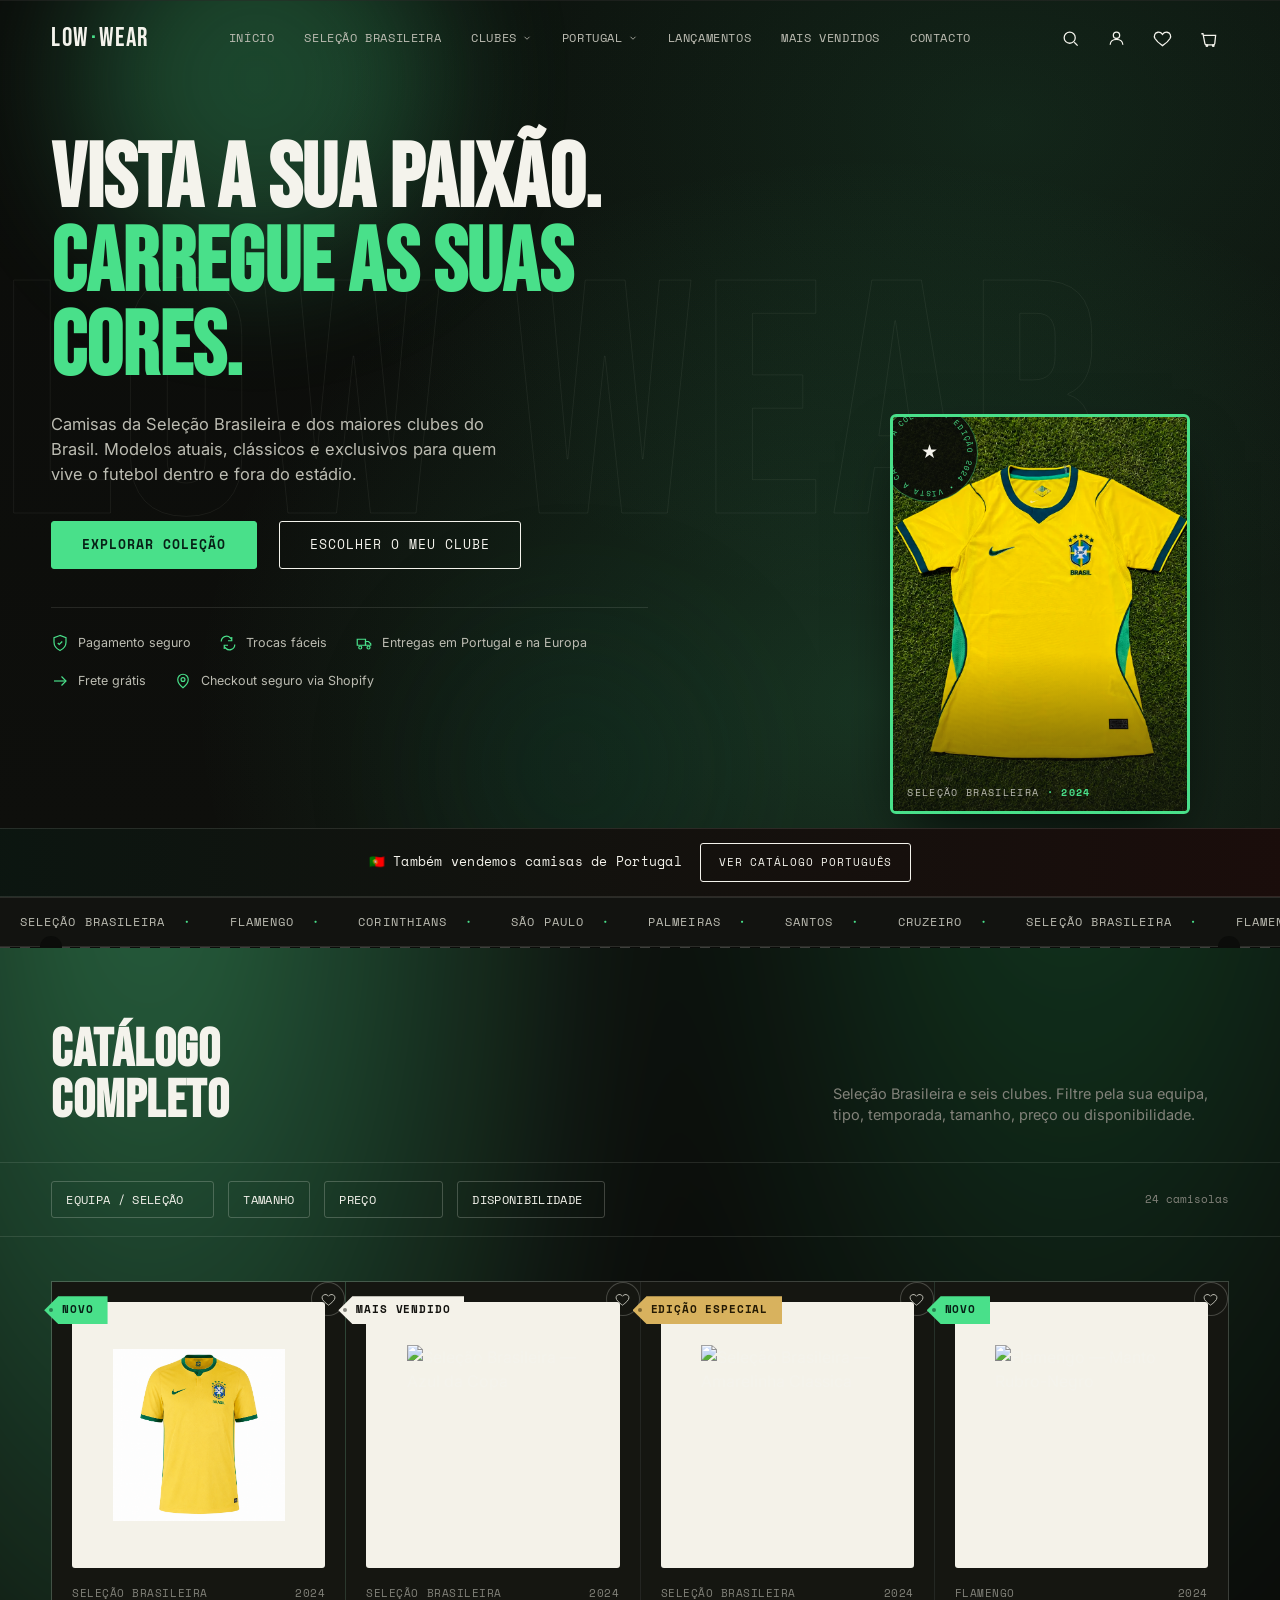
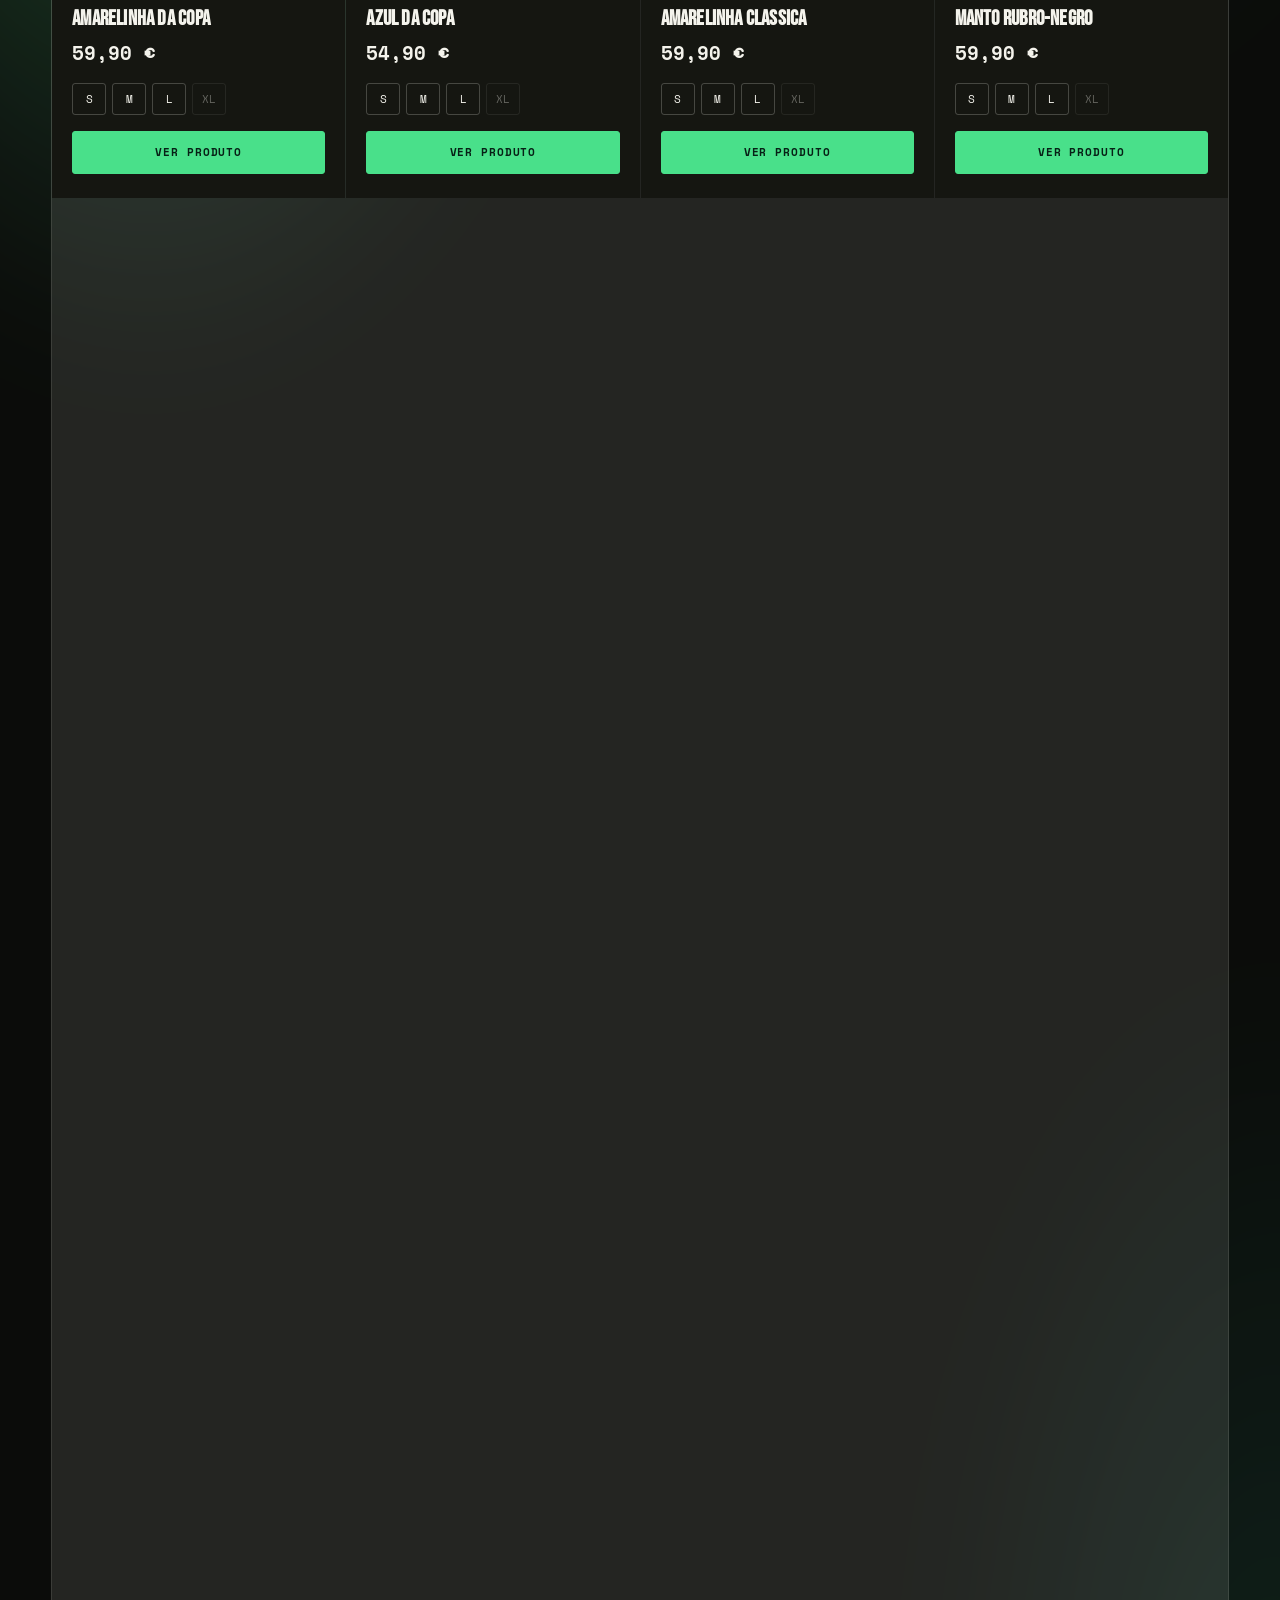
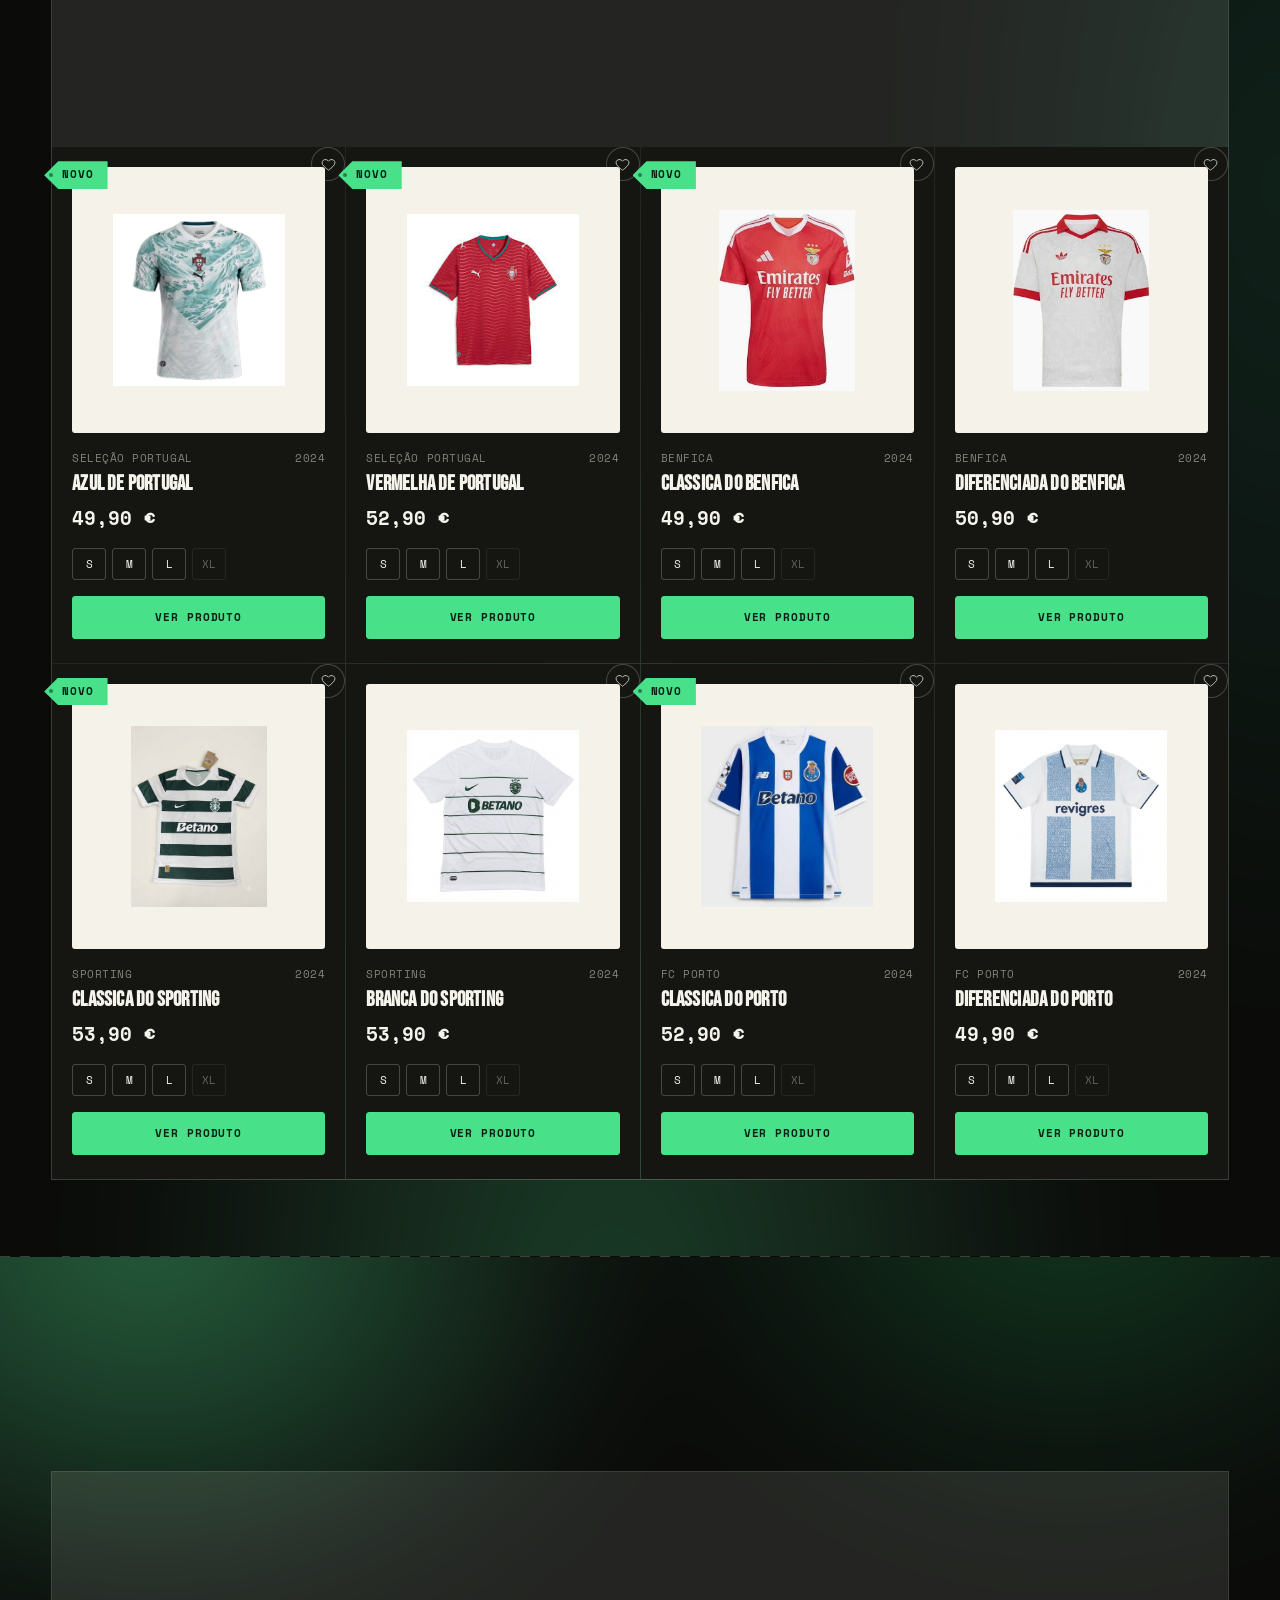
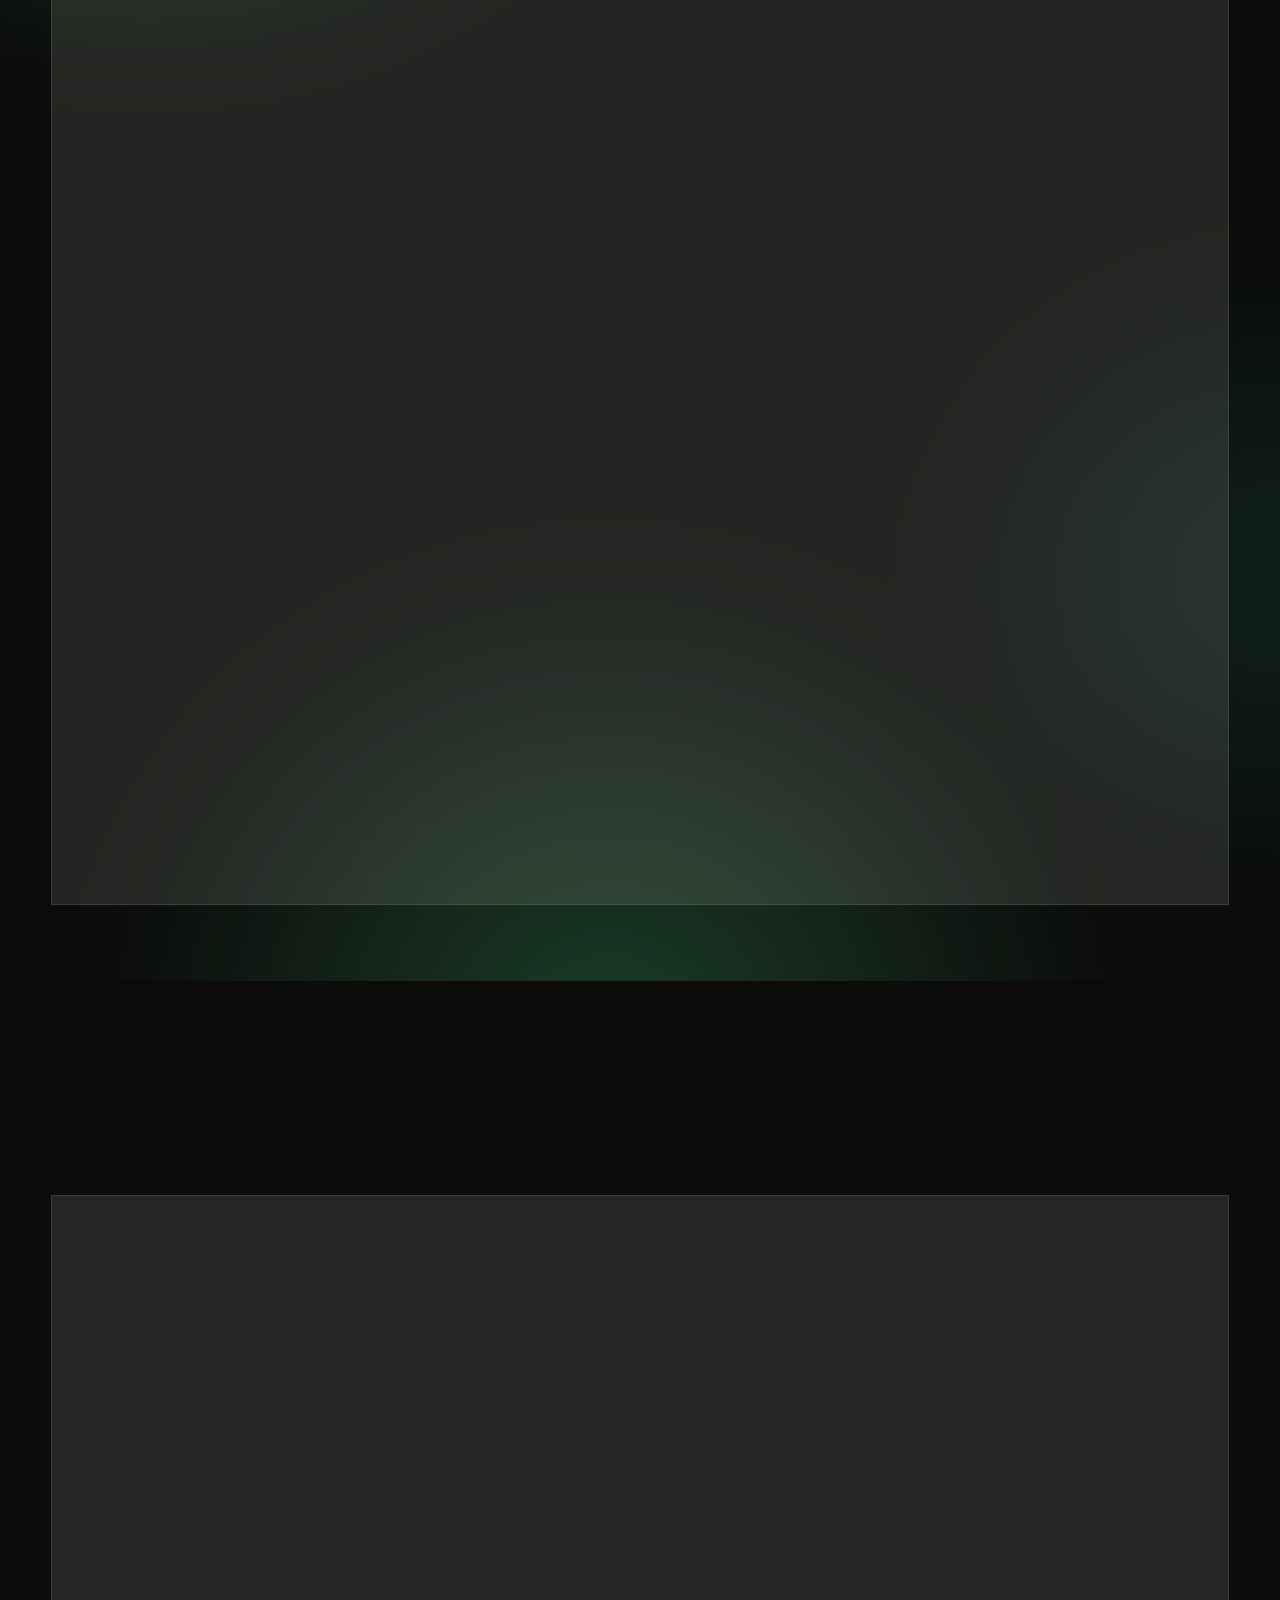
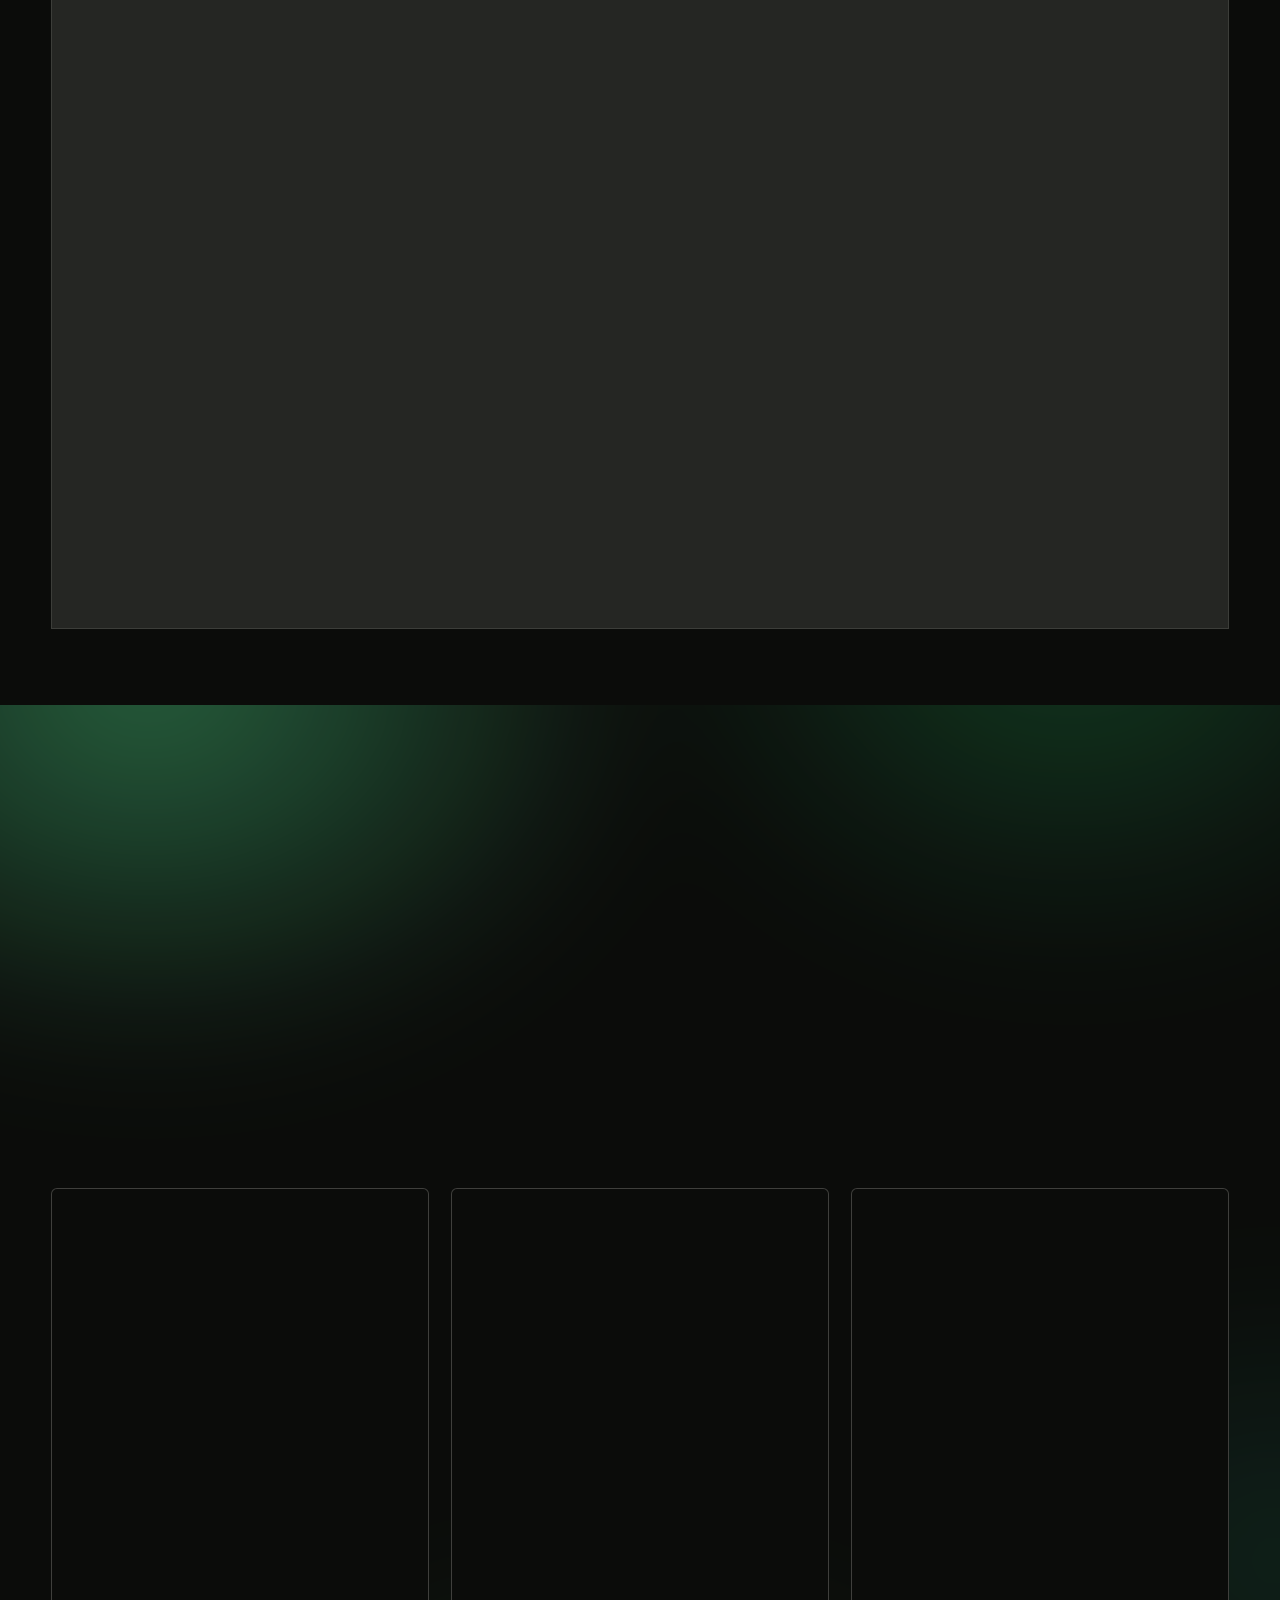
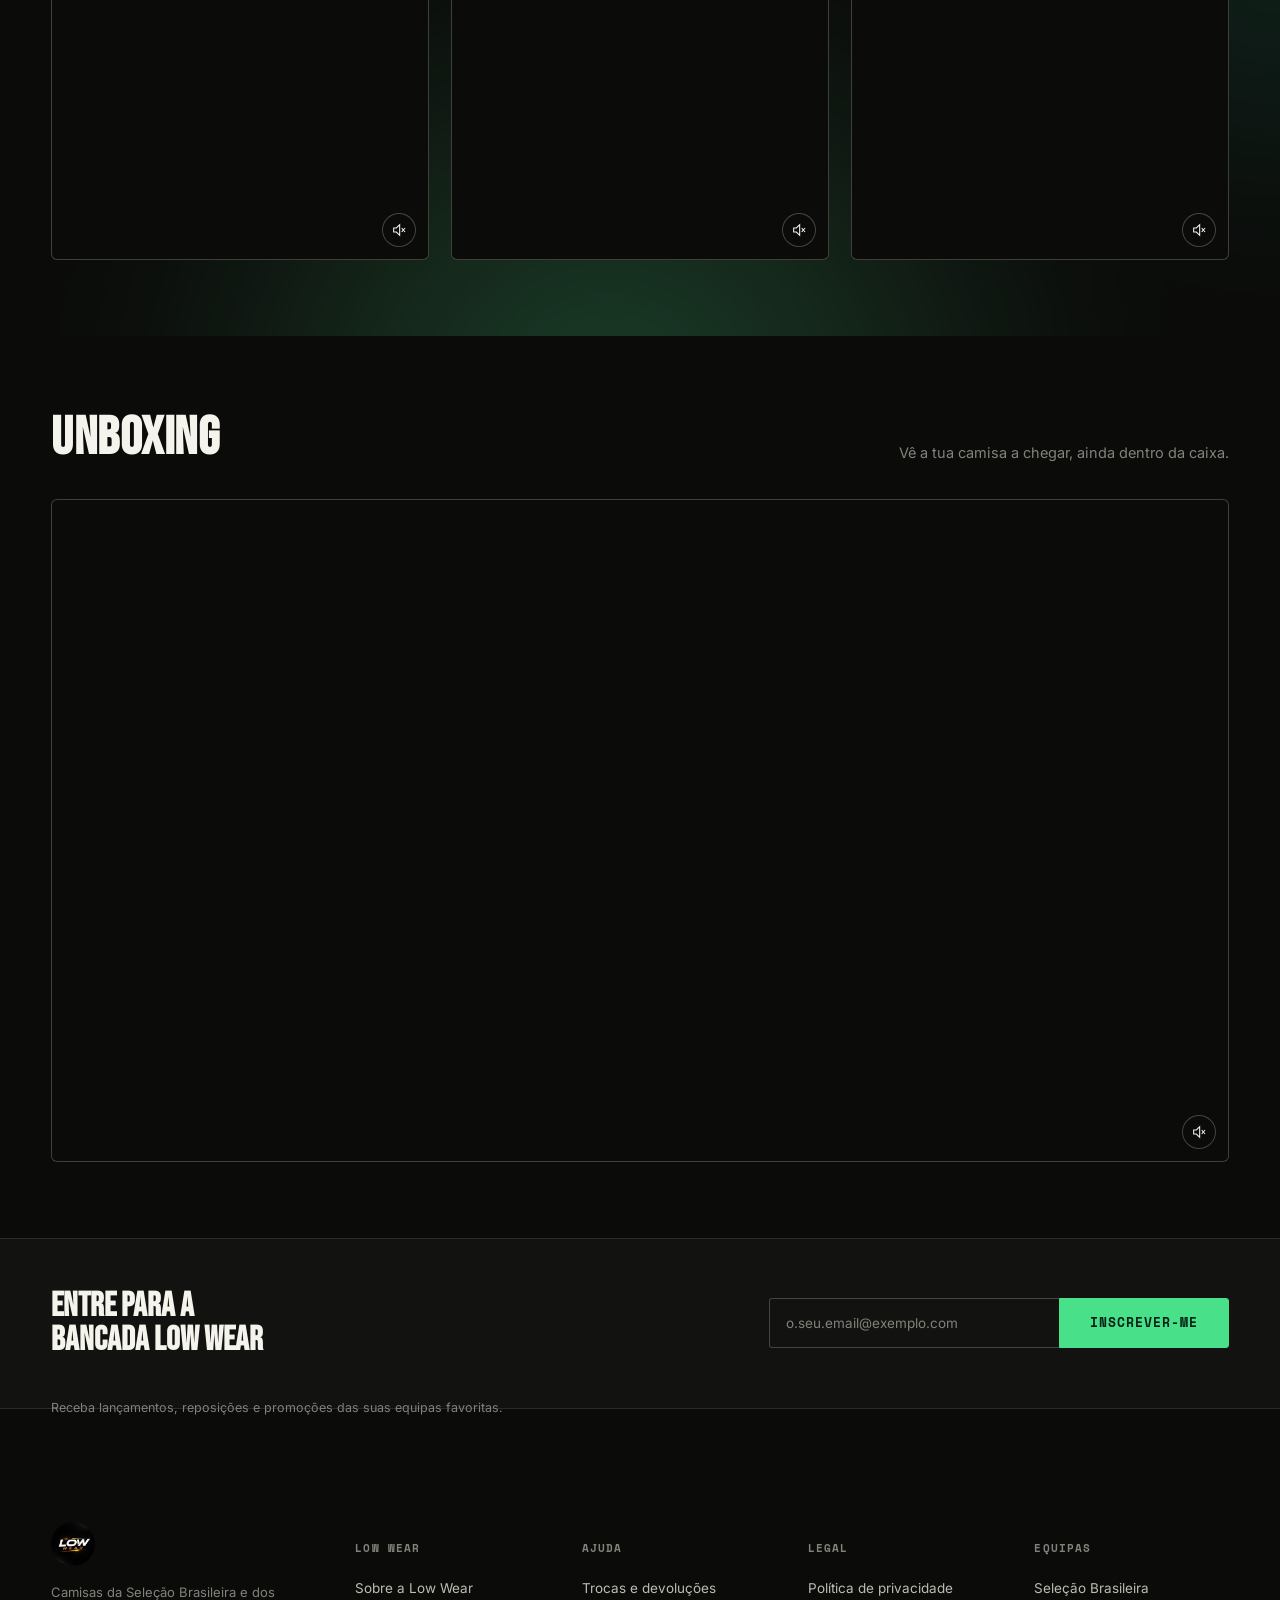
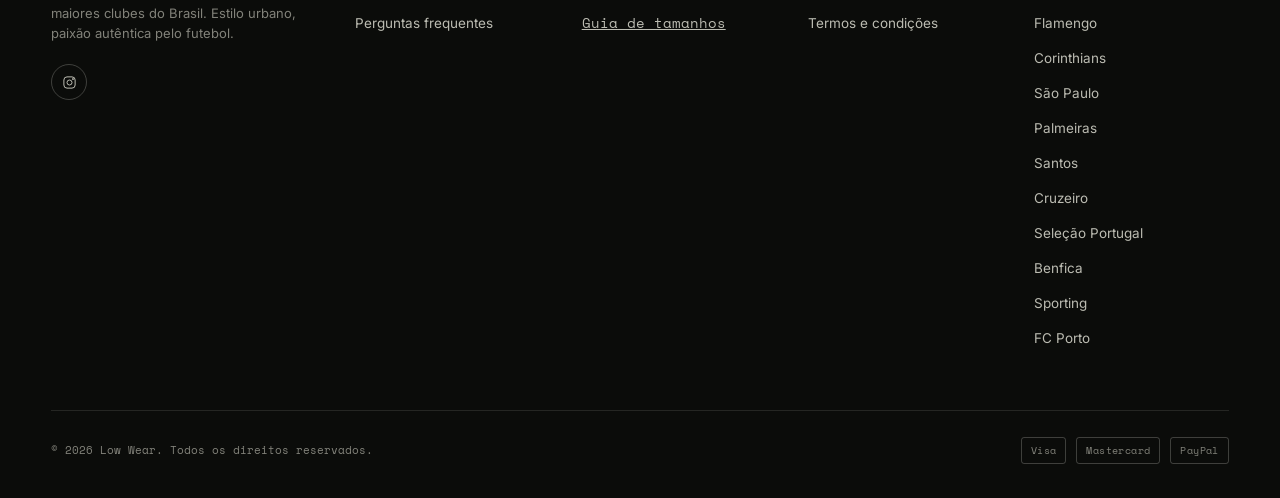
==== commit 9d3817c1: "Add Benfica, Sporting and FC Porto to the Portuguese catalog Adds 3 new teams (each 2 products) plus" ====
--- a/index.html
+++ b/index.html
@@ -58,7 +58,15 @@
           <a href="equipa.html?slug=cruzeiro">Cruzeiro</a>
         </div>
       </div>
-      <a href="equipa.html?slug=selecao-portugal">Seleção Portugal</a>
+      <div class="nav-item-drop">
+        <button class="nav-drop-trigger">Portugal <svg viewBox="0 0 24 24"><path d="m6 9 6 6 6-6"/></svg></button>
+        <div class="nav-dropdown">
+          <a href="equipa.html?slug=selecao-portugal">Seleção Portugal</a>
+          <a href="equipa.html?slug=benfica">Benfica</a>
+          <a href="equipa.html?slug=sporting">Sporting</a>
+          <a href="equipa.html?slug=porto">FC Porto</a>
+        </div>
+      </div>
       <a href="#catalogo" class="js-filter-novo">Lançamentos</a>
       <a href="#mais-procuradas" class="js-scroll-featured">Mais vendidos</a>
       <a href="#contacto">Contacto</a>
@@ -103,7 +111,13 @@
       <a href="equipa.html?slug=santos">Santos</a>
       <a href="equipa.html?slug=cruzeiro">Cruzeiro</a>
     </div>
-    <a href="equipa.html?slug=selecao-portugal">Seleção Portugal</a>
+    <div class="mobile-nav-label">Portugal</div>
+    <div class="mobile-nav-sub">
+      <a href="equipa.html?slug=selecao-portugal">Seleção Portugal</a>
+      <a href="equipa.html?slug=benfica">Benfica</a>
+      <a href="equipa.html?slug=sporting">Sporting</a>
+      <a href="equipa.html?slug=porto">FC Porto</a>
+    </div>
     <a href="#catalogo">Lançamentos</a>
     <a href="#mais-procuradas">Mais vendidos</a>
     <a href="#contacto">Contacto</a>
@@ -241,6 +255,9 @@
         <option value="santos">Santos</option>
         <option value="cruzeiro">Cruzeiro</option>
         <option value="selecao-portugal">Seleção Portugal</option>
+        <option value="benfica">Benfica</option>
+        <option value="sporting">Sporting</option>
+        <option value="porto">FC Porto</option>
       </select>
       <select id="f-tamanho" aria-label="Filtrar por tamanho">
         <option value="">Tamanho</option>
@@ -413,6 +430,9 @@
           <li><a href="equipa.html?slug=santos">Santos</a></li>
           <li><a href="equipa.html?slug=cruzeiro">Cruzeiro</a></li>
           <li><a href="equipa.html?slug=selecao-portugal">Seleção Portugal</a></li>
+          <li><a href="equipa.html?slug=benfica">Benfica</a></li>
+          <li><a href="equipa.html?slug=sporting">Sporting</a></li>
+          <li><a href="equipa.html?slug=porto">FC Porto</a></li>
         </ul>
       </div>
     </div>
@@ -1147,7 +1167,7 @@
 <div id="flash-popup-root"></div>
 <div id="promo-popup-root"></div>
 
-<script src="js/data.js?v=65"></script>
+<script src="js/data.js?v=66"></script>
 <script src="js/main.js?v=46"></script>
 <script src="js/flash-offer.js?v=5"></script>
 <script src="js/promo.js?v=1"></script>
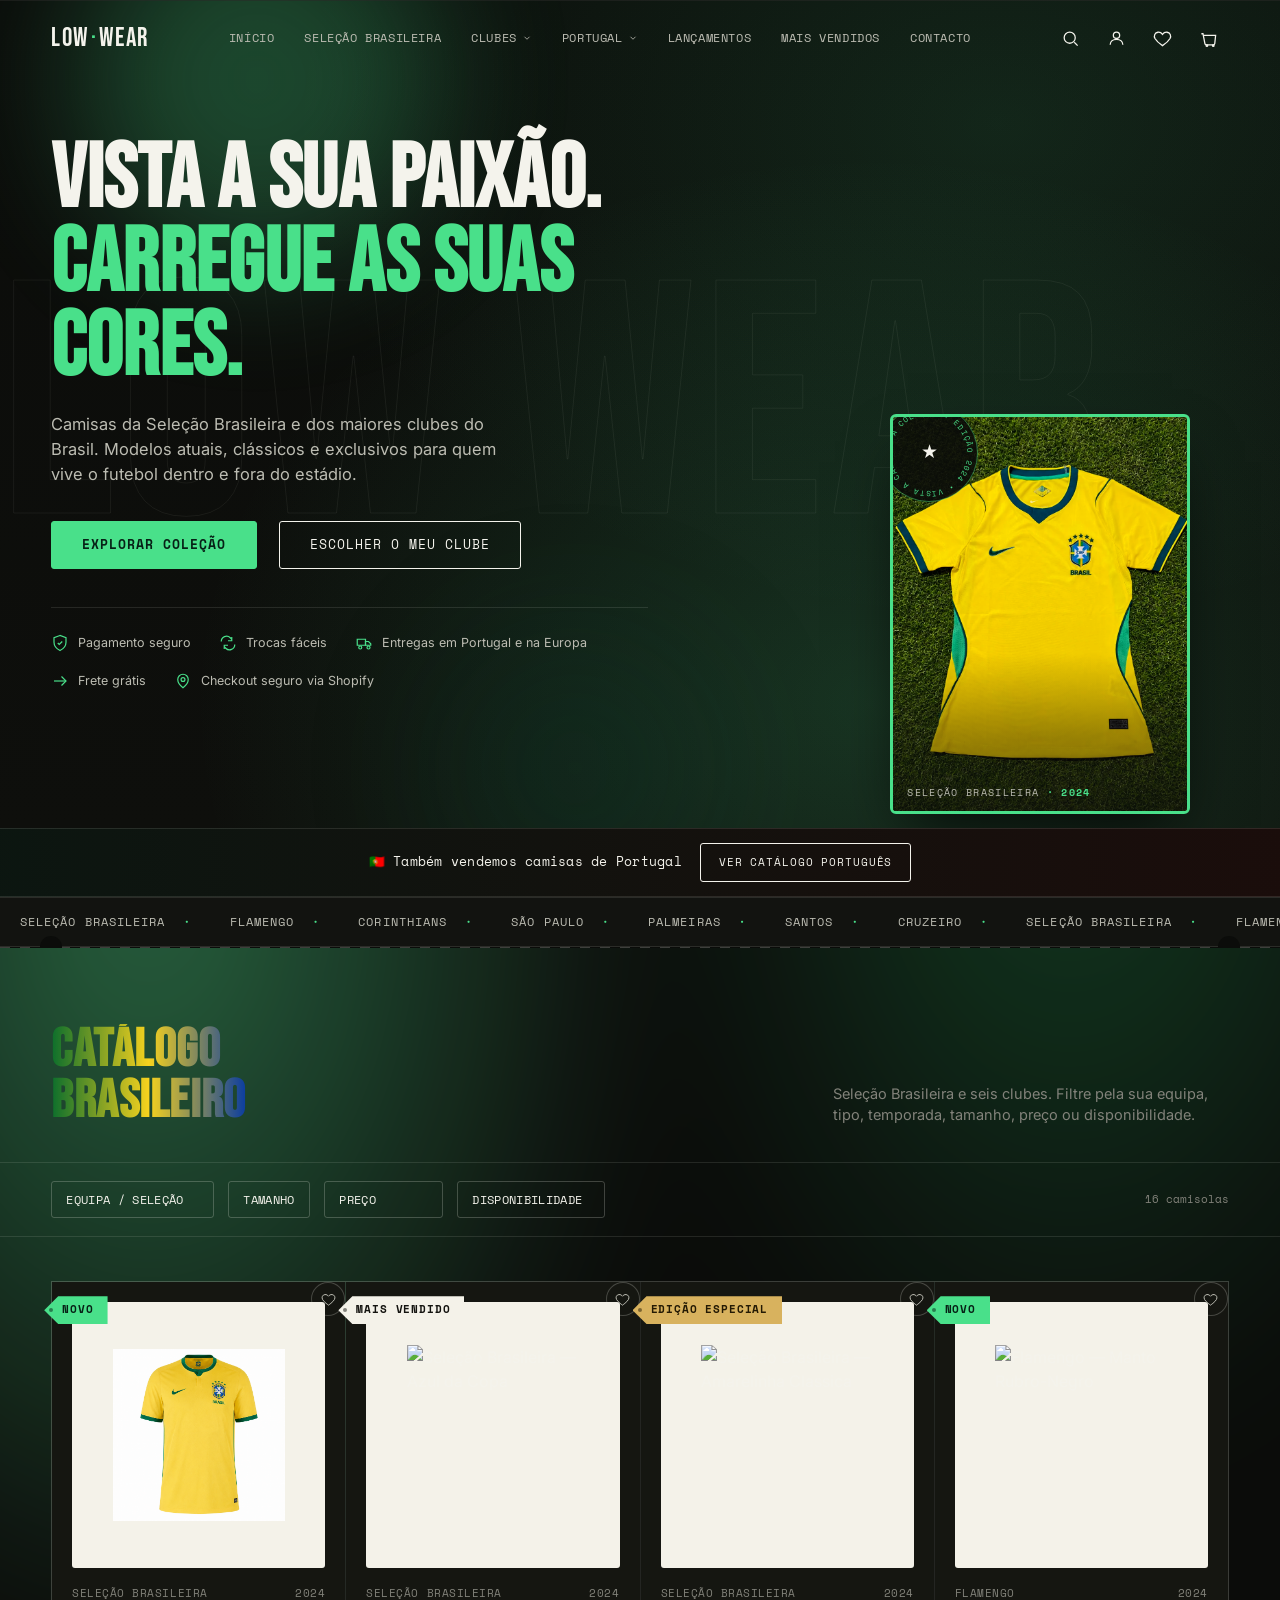
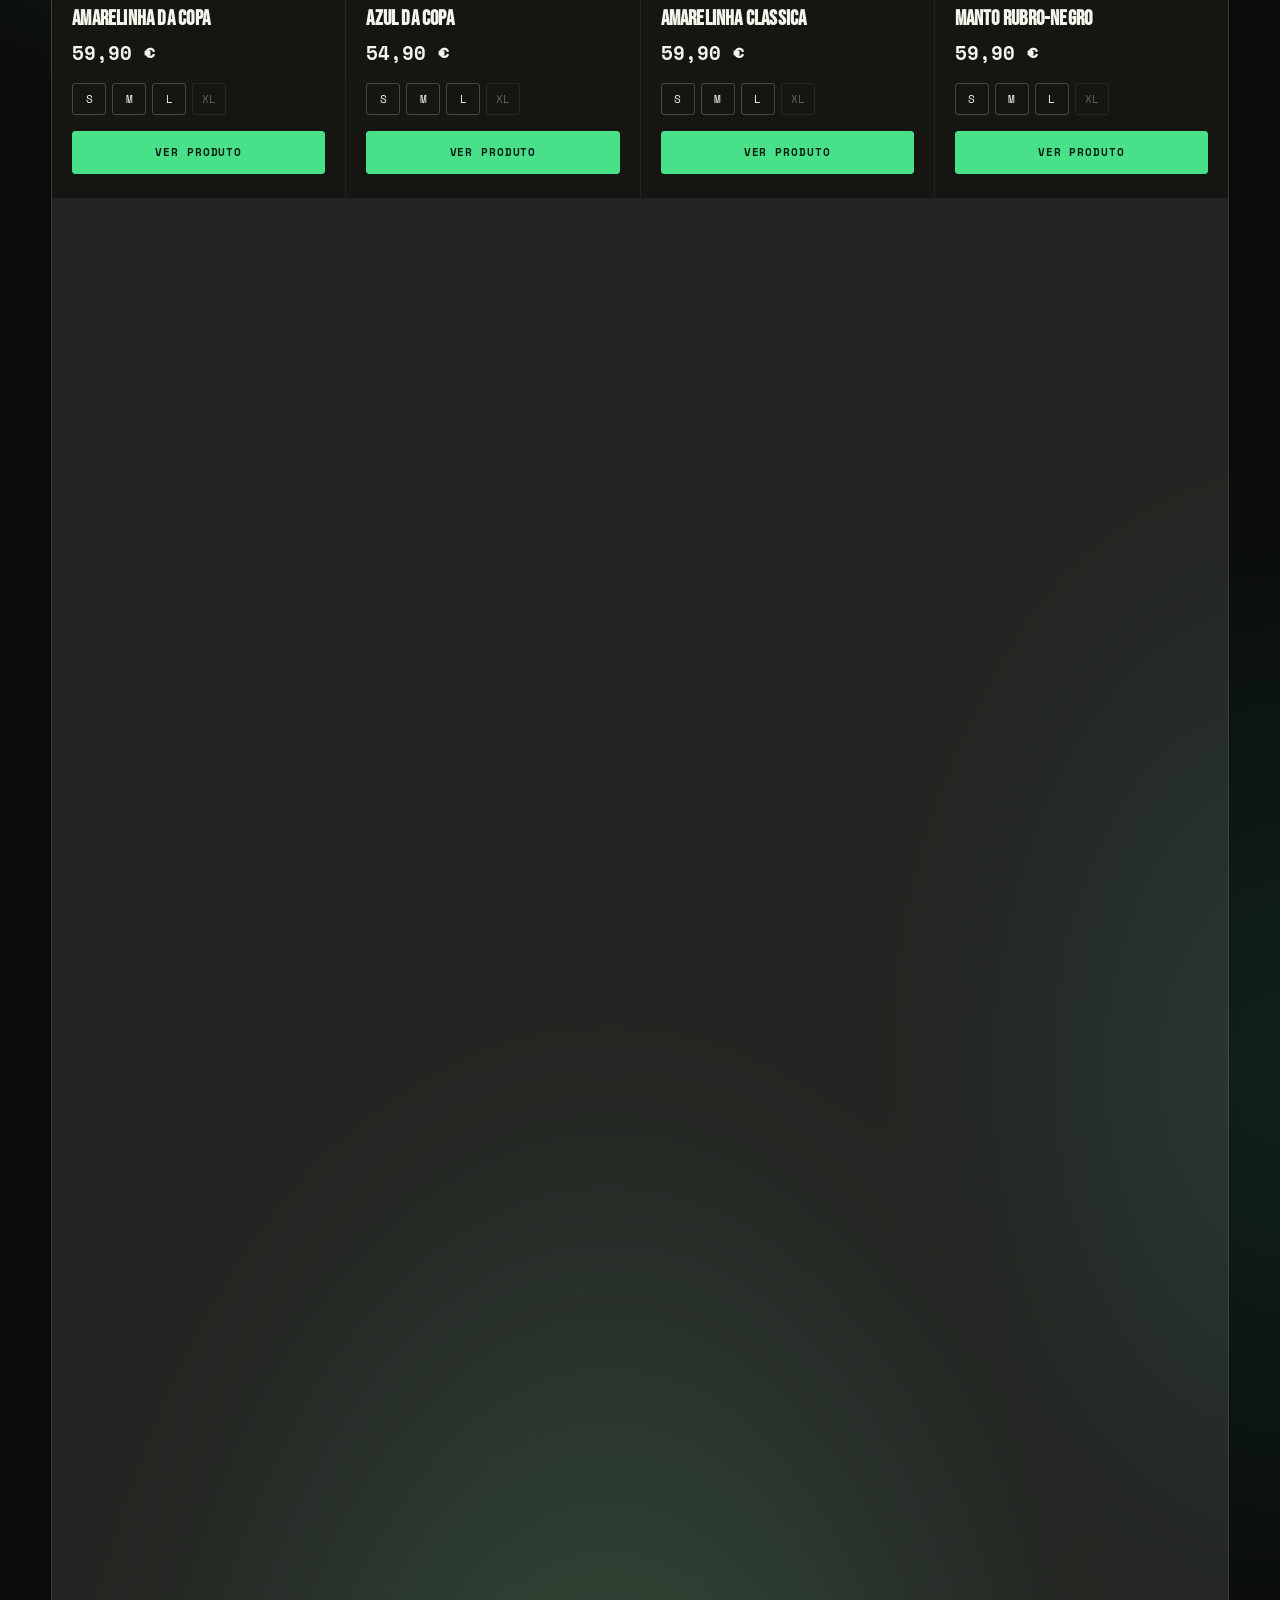
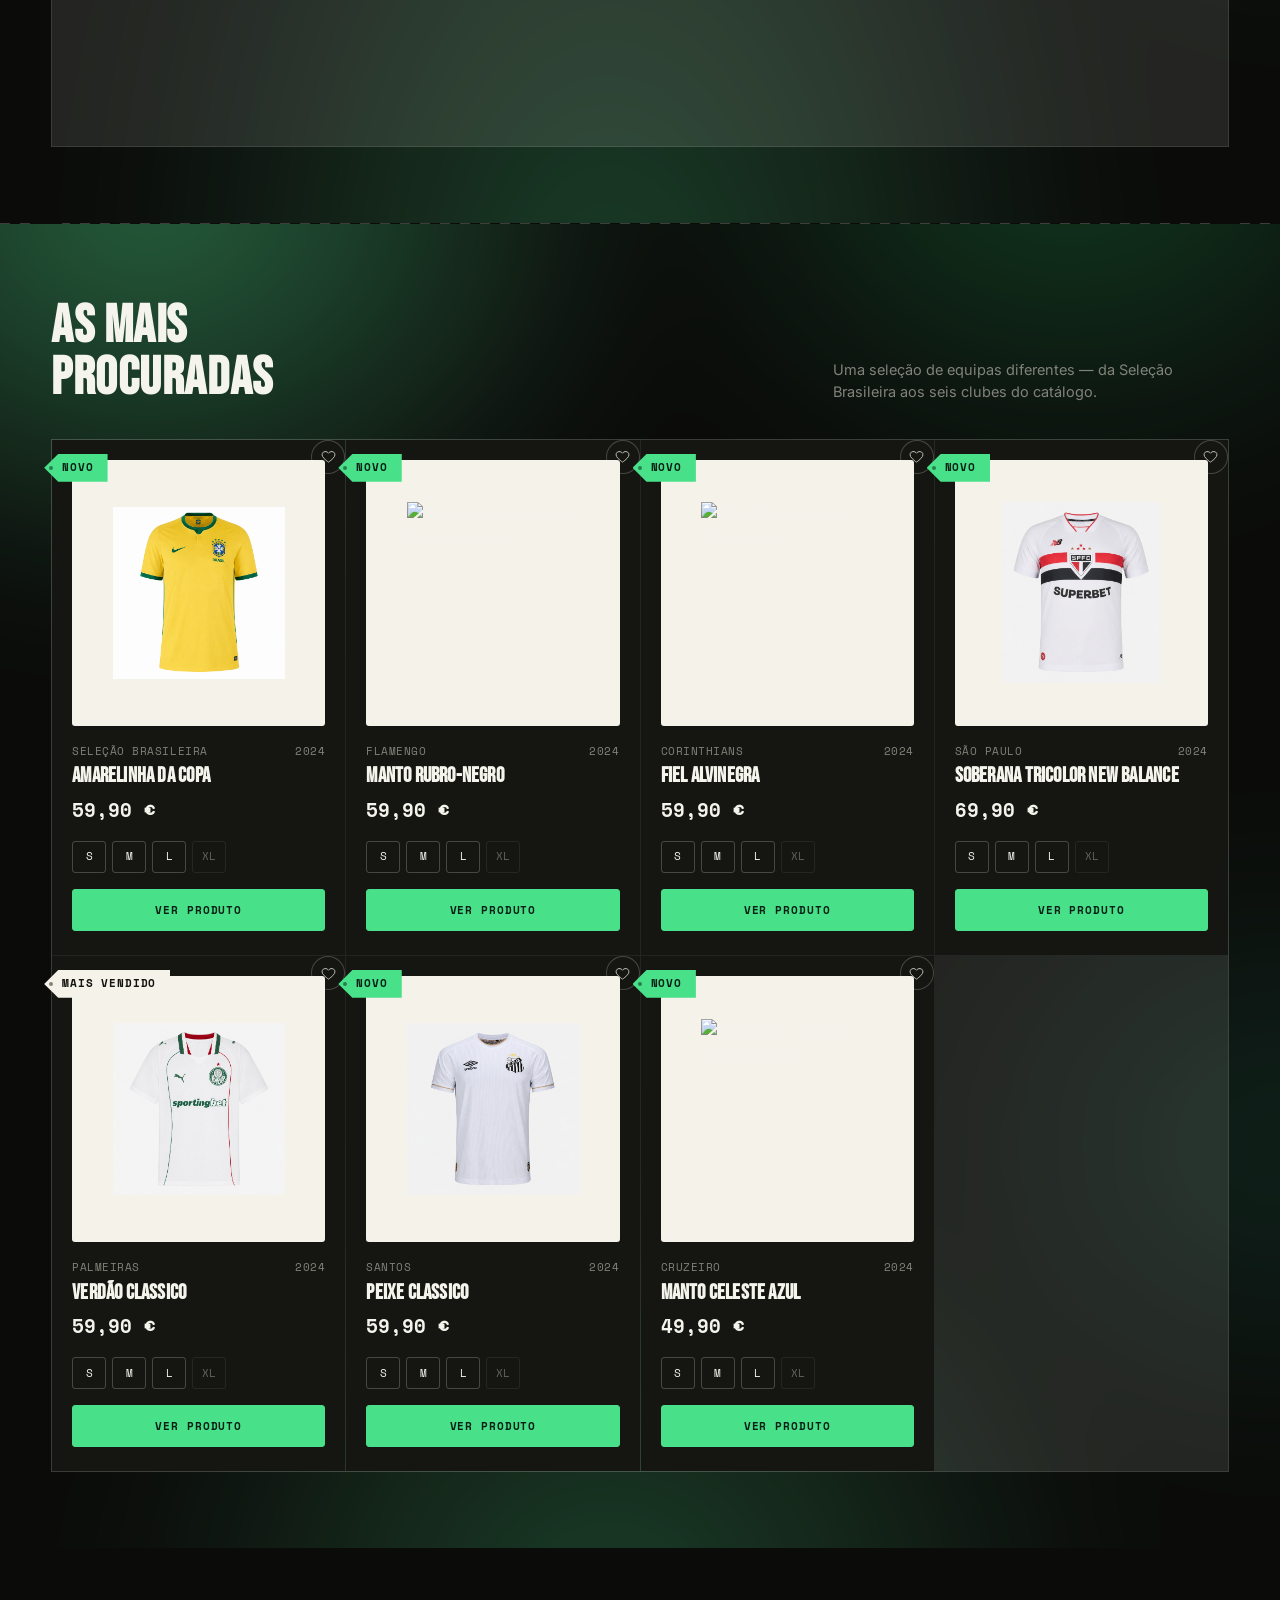
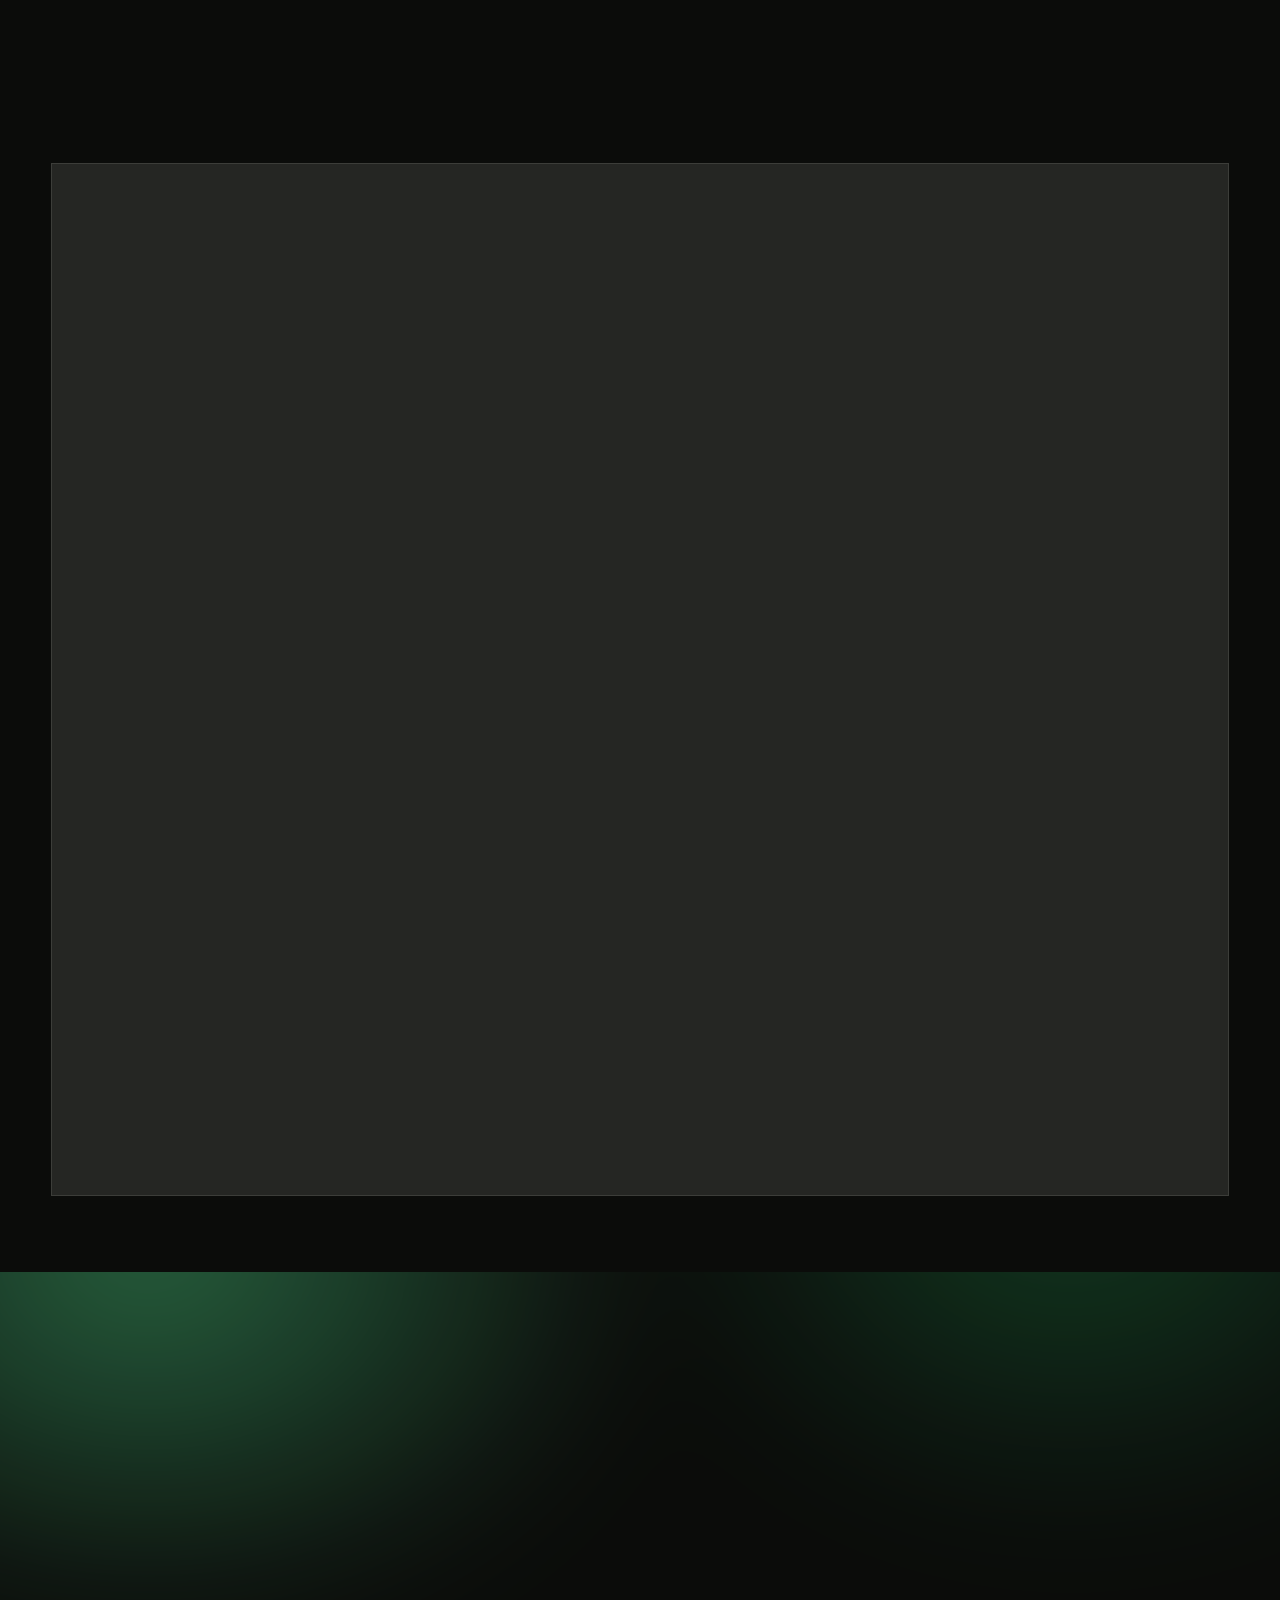
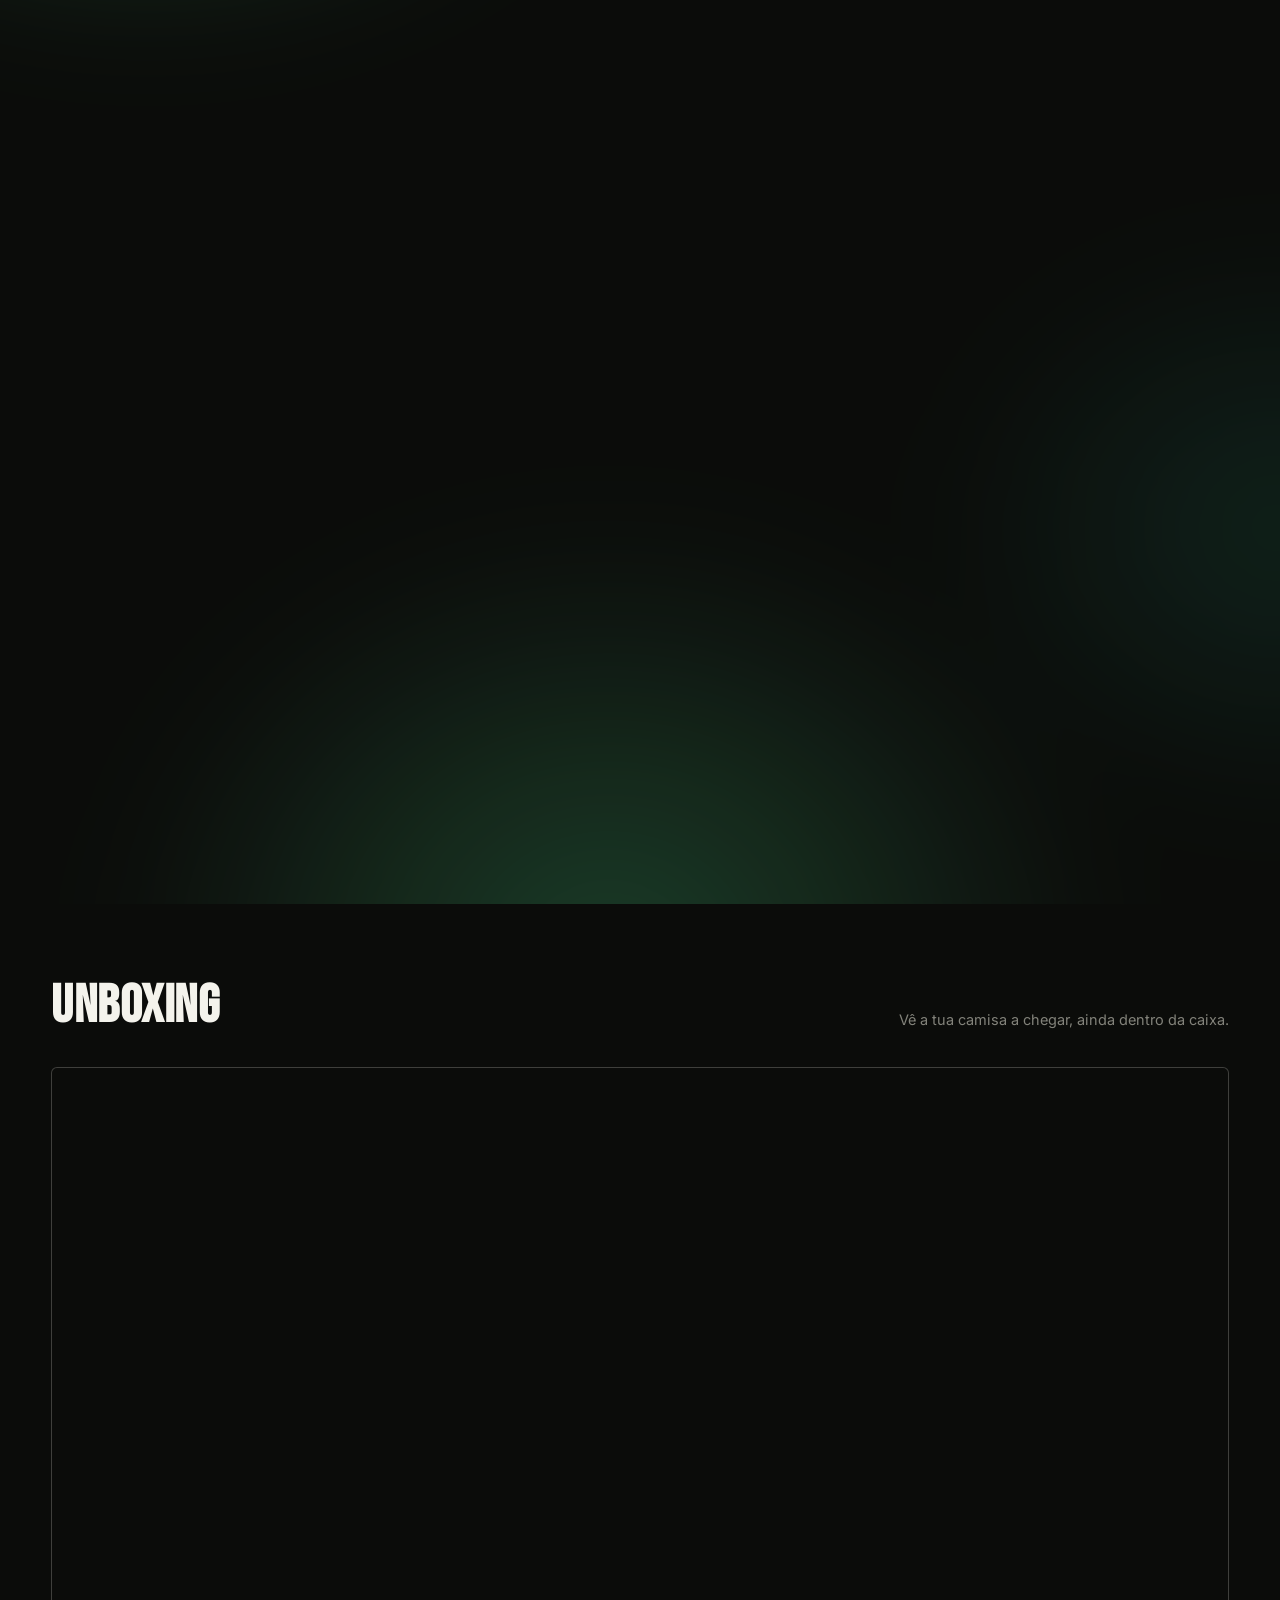
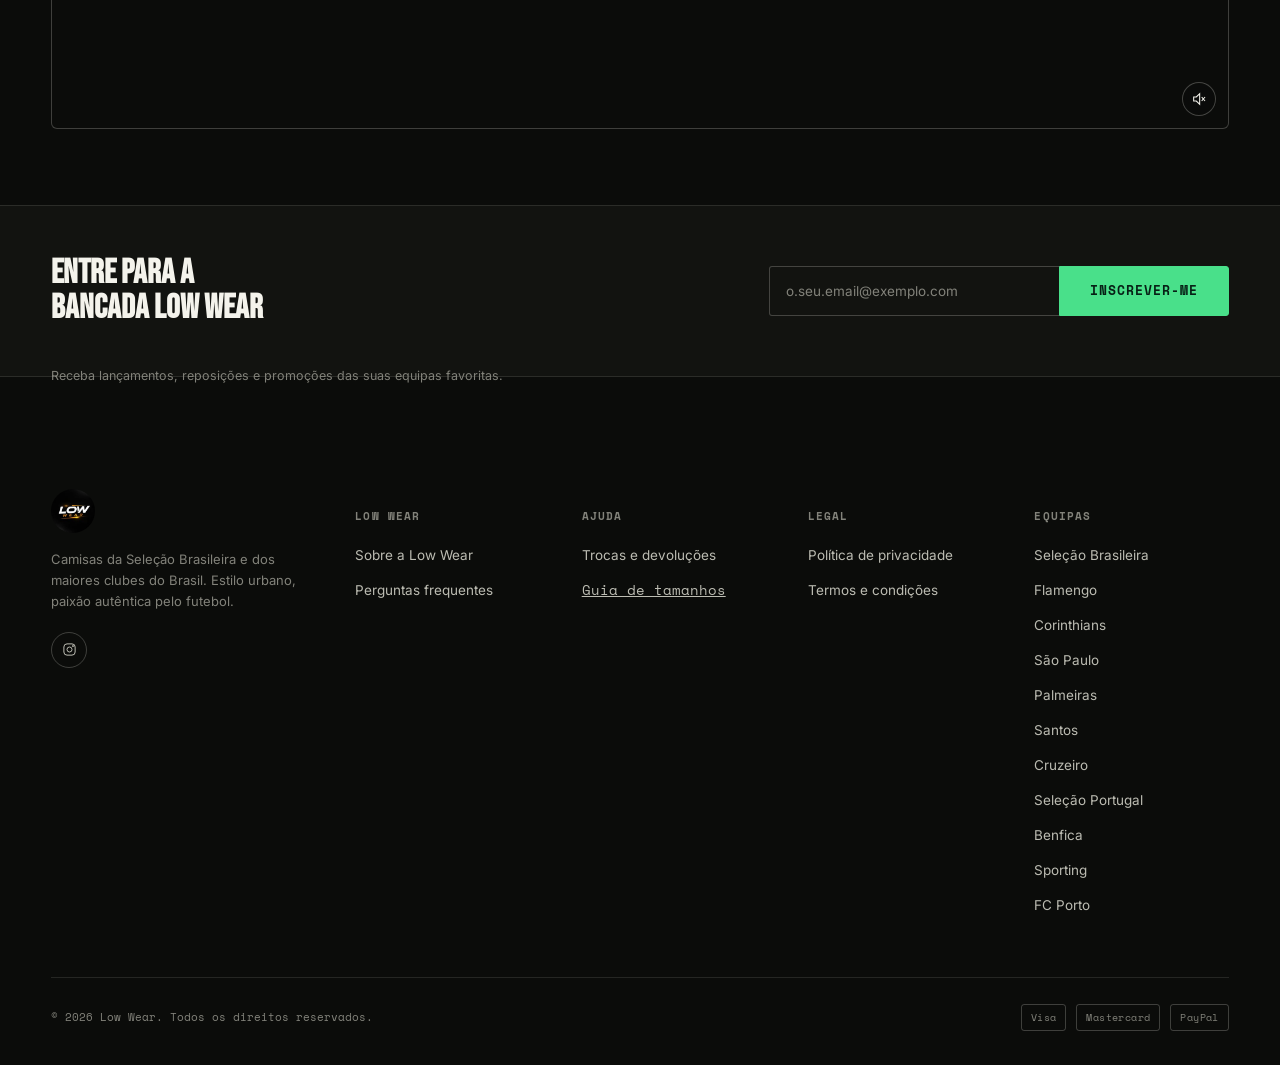
==== commit 8fdfb552: "Rename homepage catalog to "Catálogo Brasileiro", scope it to BR only The main filterable catalog no" ====
--- a/index.html
+++ b/index.html
@@ -18,7 +18,7 @@
 <link rel="preconnect" href="https://fonts.googleapis.com">
 <link rel="preconnect" href="https://fonts.gstatic.com" crossorigin>
 <link href="https://fonts.googleapis.com/css2?family=Bebas+Neue&family=Inter:wght@400;500;600;700&family=Space+Mono:wght@400;700&family=Fraunces:ital,opsz,wght@0,9..144,400;0,9..144,500;1,9..144,400&display=swap" rel="stylesheet">
-<link rel="stylesheet" href="css/style.css?v=39">
+<link rel="stylesheet" href="css/style.css?v=40">
 <!-- Cloudflare Web Analytics --><script type='module' src='https://static.cloudflareinsights.com/beacon.min.js' data-cf-beacon='{"token": "c29fdf9a79b44d268ce283fa1ff48e87"}'></script><!-- End Cloudflare Web Analytics -->
 <link rel="icon" href="favicon.ico?v=2" sizes="any">
 <link rel="icon" type="image/png" sizes="32x32" href="img/favicon/favicon-32.png?v=2">
@@ -240,7 +240,7 @@
 <section class="section-dark aurora-bg" id="catalogo">
   <div class="container">
     <div class="section-head reveal">
-      <h2>Catálogo<br>completo</h2>
+      <h2 class="heading-br-gradient">Catálogo<br>Brasileiro</h2>
       <p class="section-sub">Seleção Brasileira e seis clubes. Filtre pela sua equipa, tipo, temporada, tamanho, preço ou disponibilidade.</p>
     </div>
 
@@ -254,10 +254,6 @@
         <option value="palmeiras">Palmeiras</option>
         <option value="santos">Santos</option>
         <option value="cruzeiro">Cruzeiro</option>
-        <option value="selecao-portugal">Seleção Portugal</option>
-        <option value="benfica">Benfica</option>
-        <option value="sporting">Sporting</option>
-        <option value="porto">FC Porto</option>
       </select>
       <select id="f-tamanho" aria-label="Filtrar por tamanho">
         <option value="">Tamanho</option>
@@ -1168,7 +1164,7 @@
 <div id="promo-popup-root"></div>
 
 <script src="js/data.js?v=66"></script>
-<script src="js/main.js?v=46"></script>
+<script src="js/main.js?v=47"></script>
 <script src="js/flash-offer.js?v=5"></script>
 <script src="js/promo.js?v=1"></script>
 </body>
--- a/css/style.css
+++ b/css/style.css
@@ -108,6 +108,12 @@
 }
 .pt-teaser-text{ font-family:var(--font-mono); font-size:12.5px; letter-spacing:.02em; }
 .section-head-pt h2{ background:linear-gradient(90deg,#0f583c,#a01414); -webkit-background-clip:text; background-clip:text; color:transparent; }
+
+/* Catálogo Brasileiro — gradiente verde / amarelo / azul (bandeira BR) */
+.heading-br-gradient{
+  background:linear-gradient(90deg,#0b6e2c,#f6d21e,#0b3da0);
+  -webkit-background-clip:text; background-clip:text; color:transparent;
+}
 .section-link{
   font-family:var(--font-mono);
   font-size:12px;
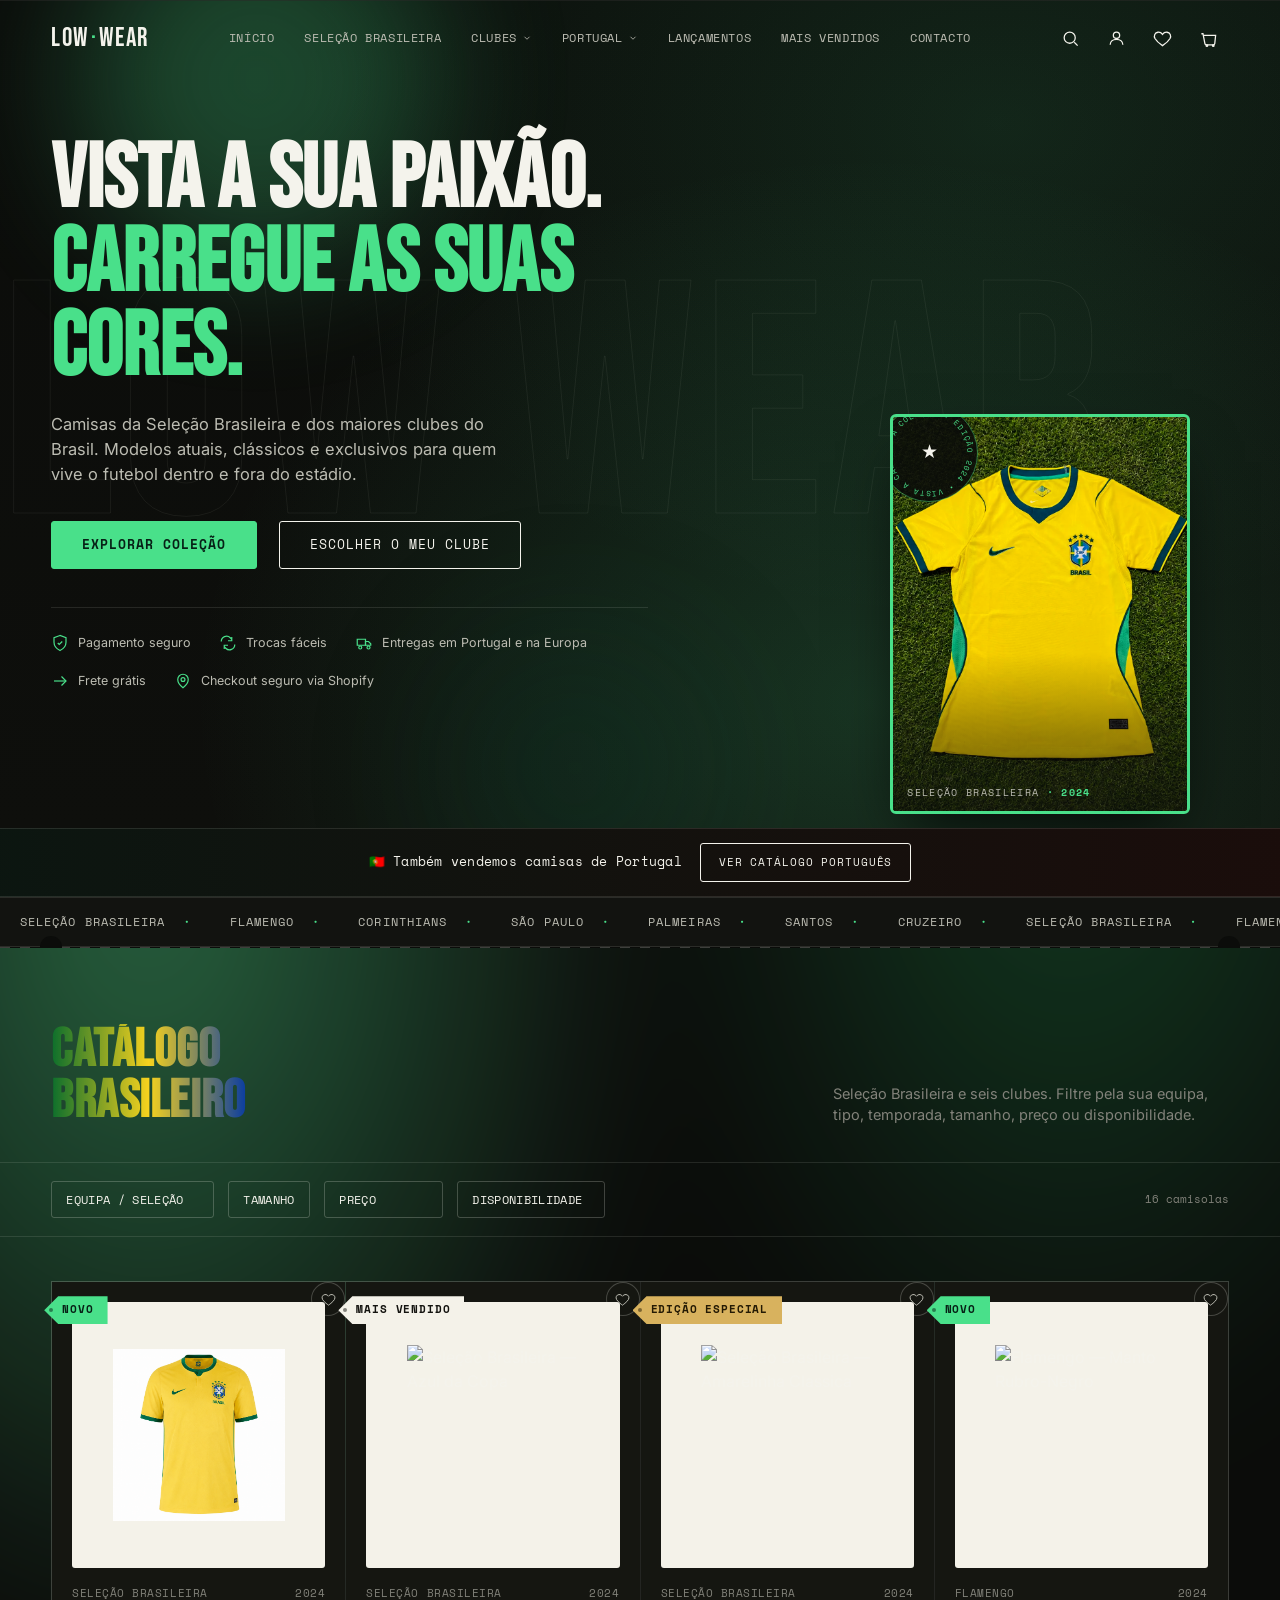
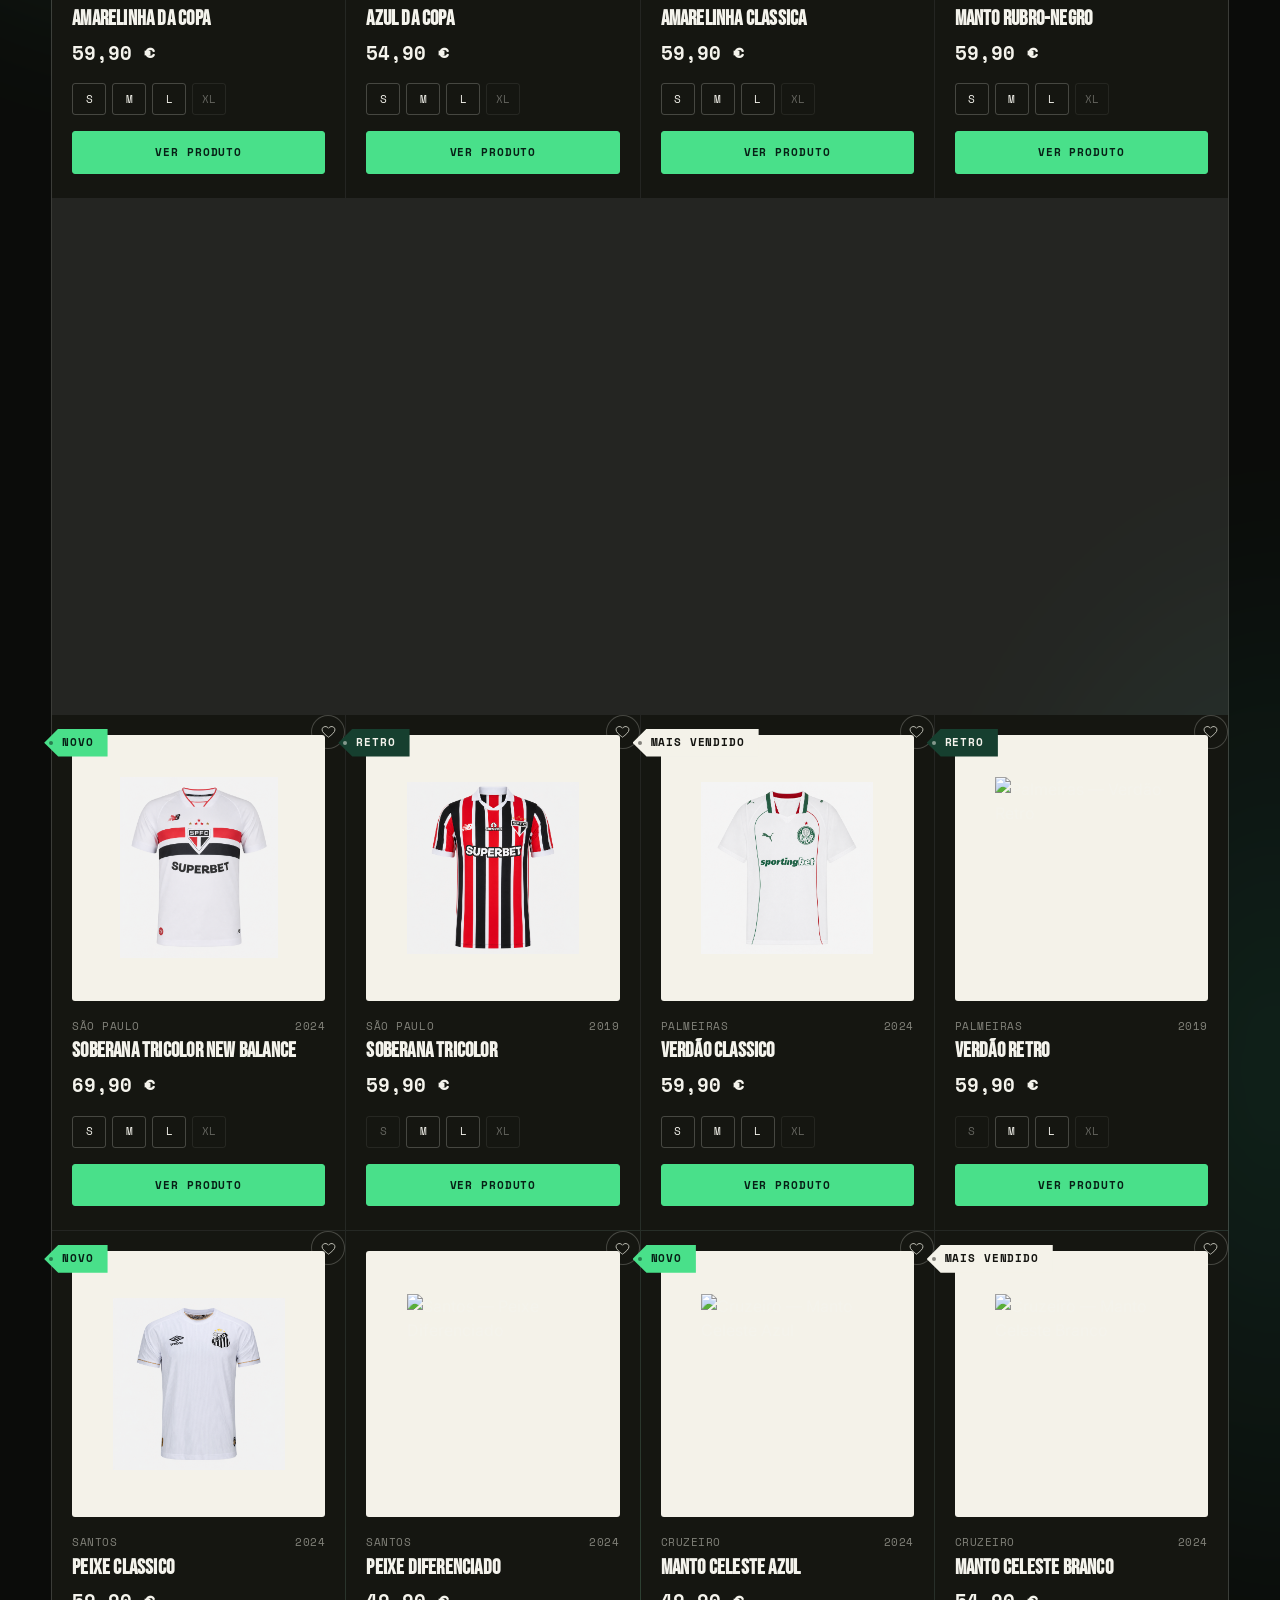
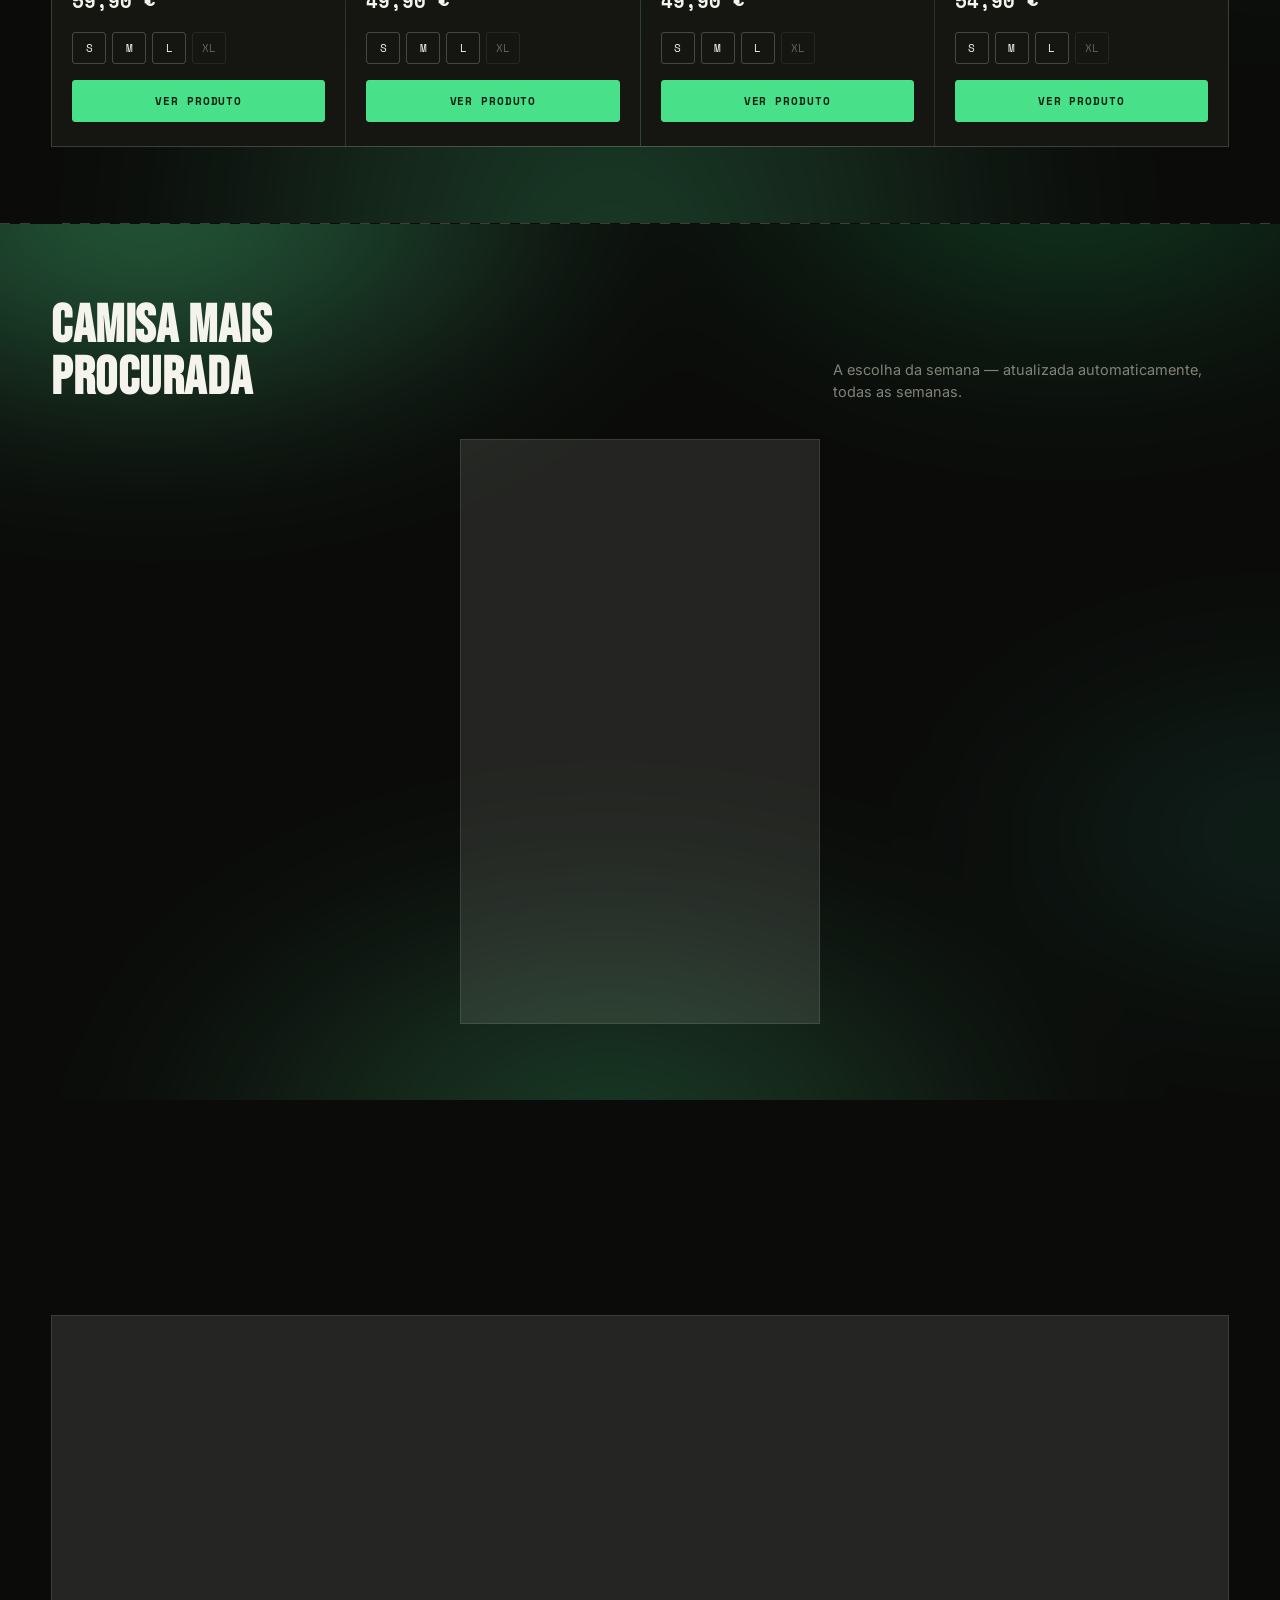
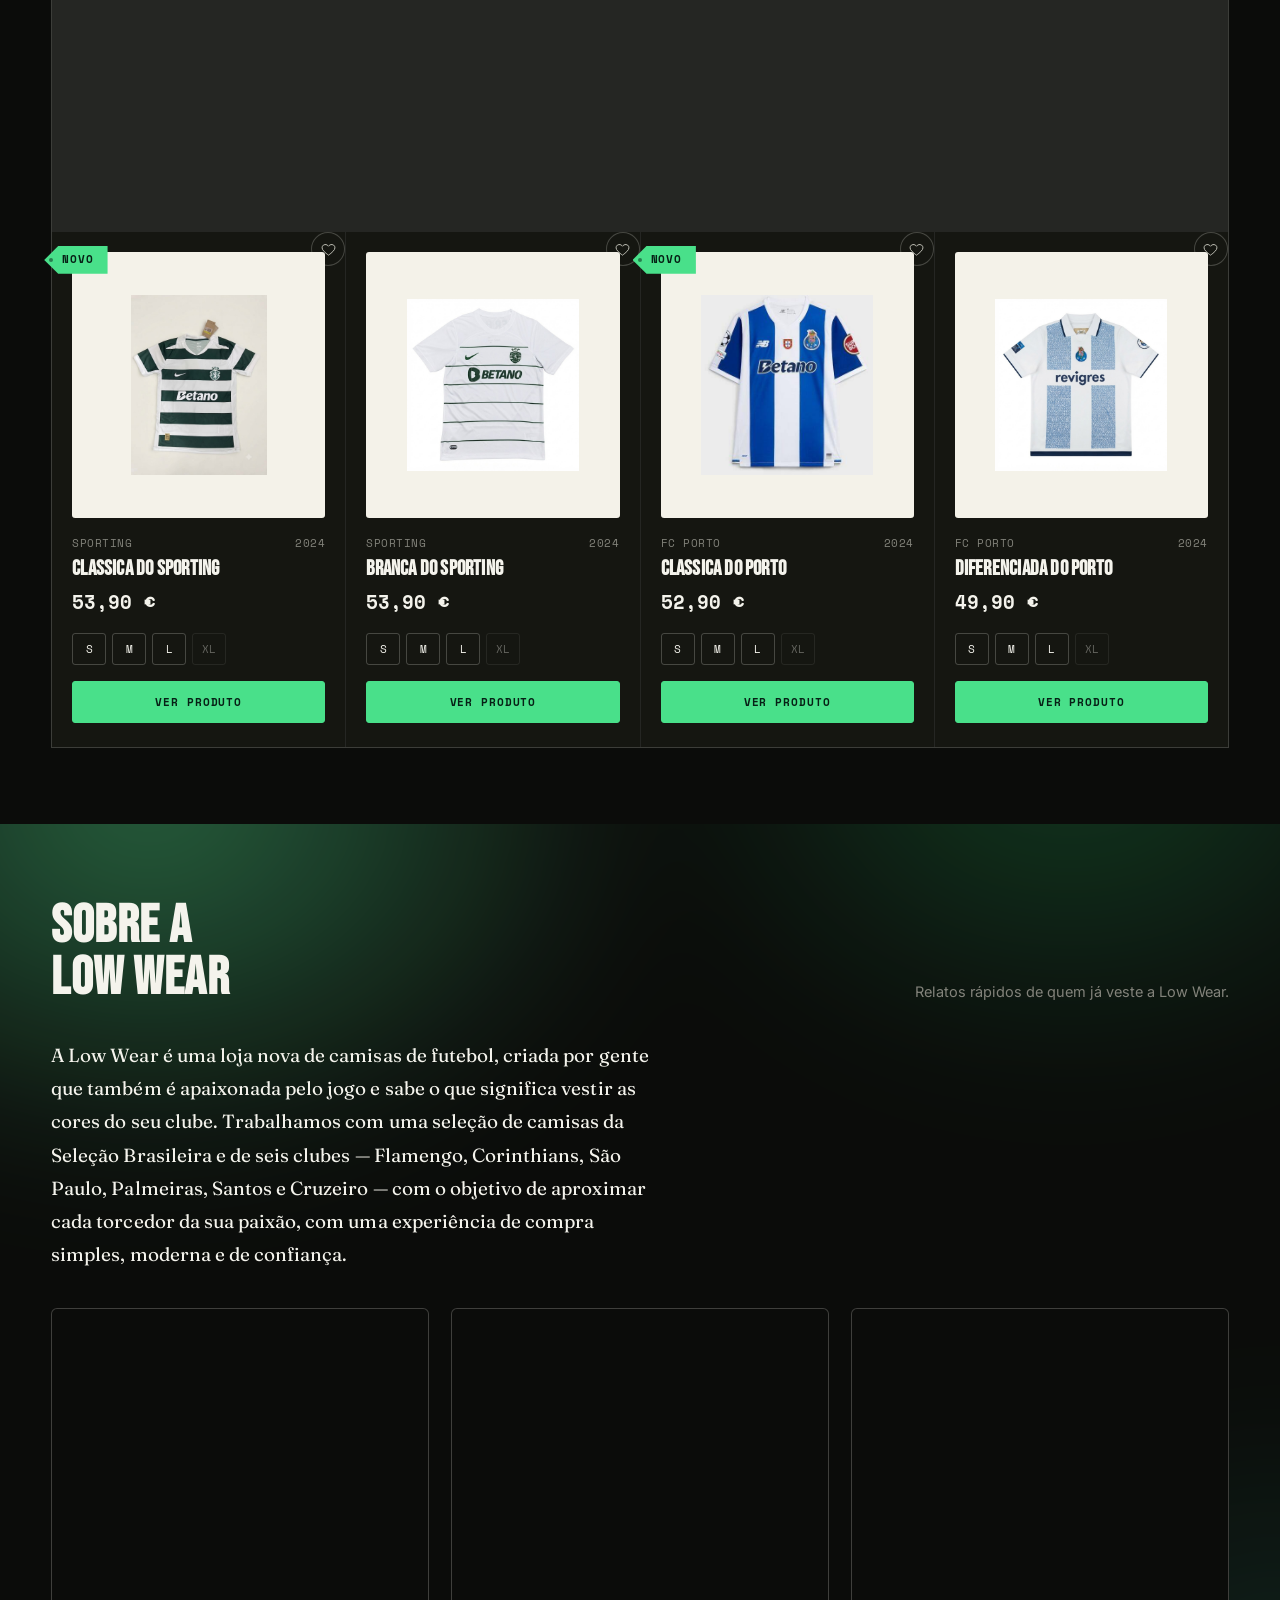
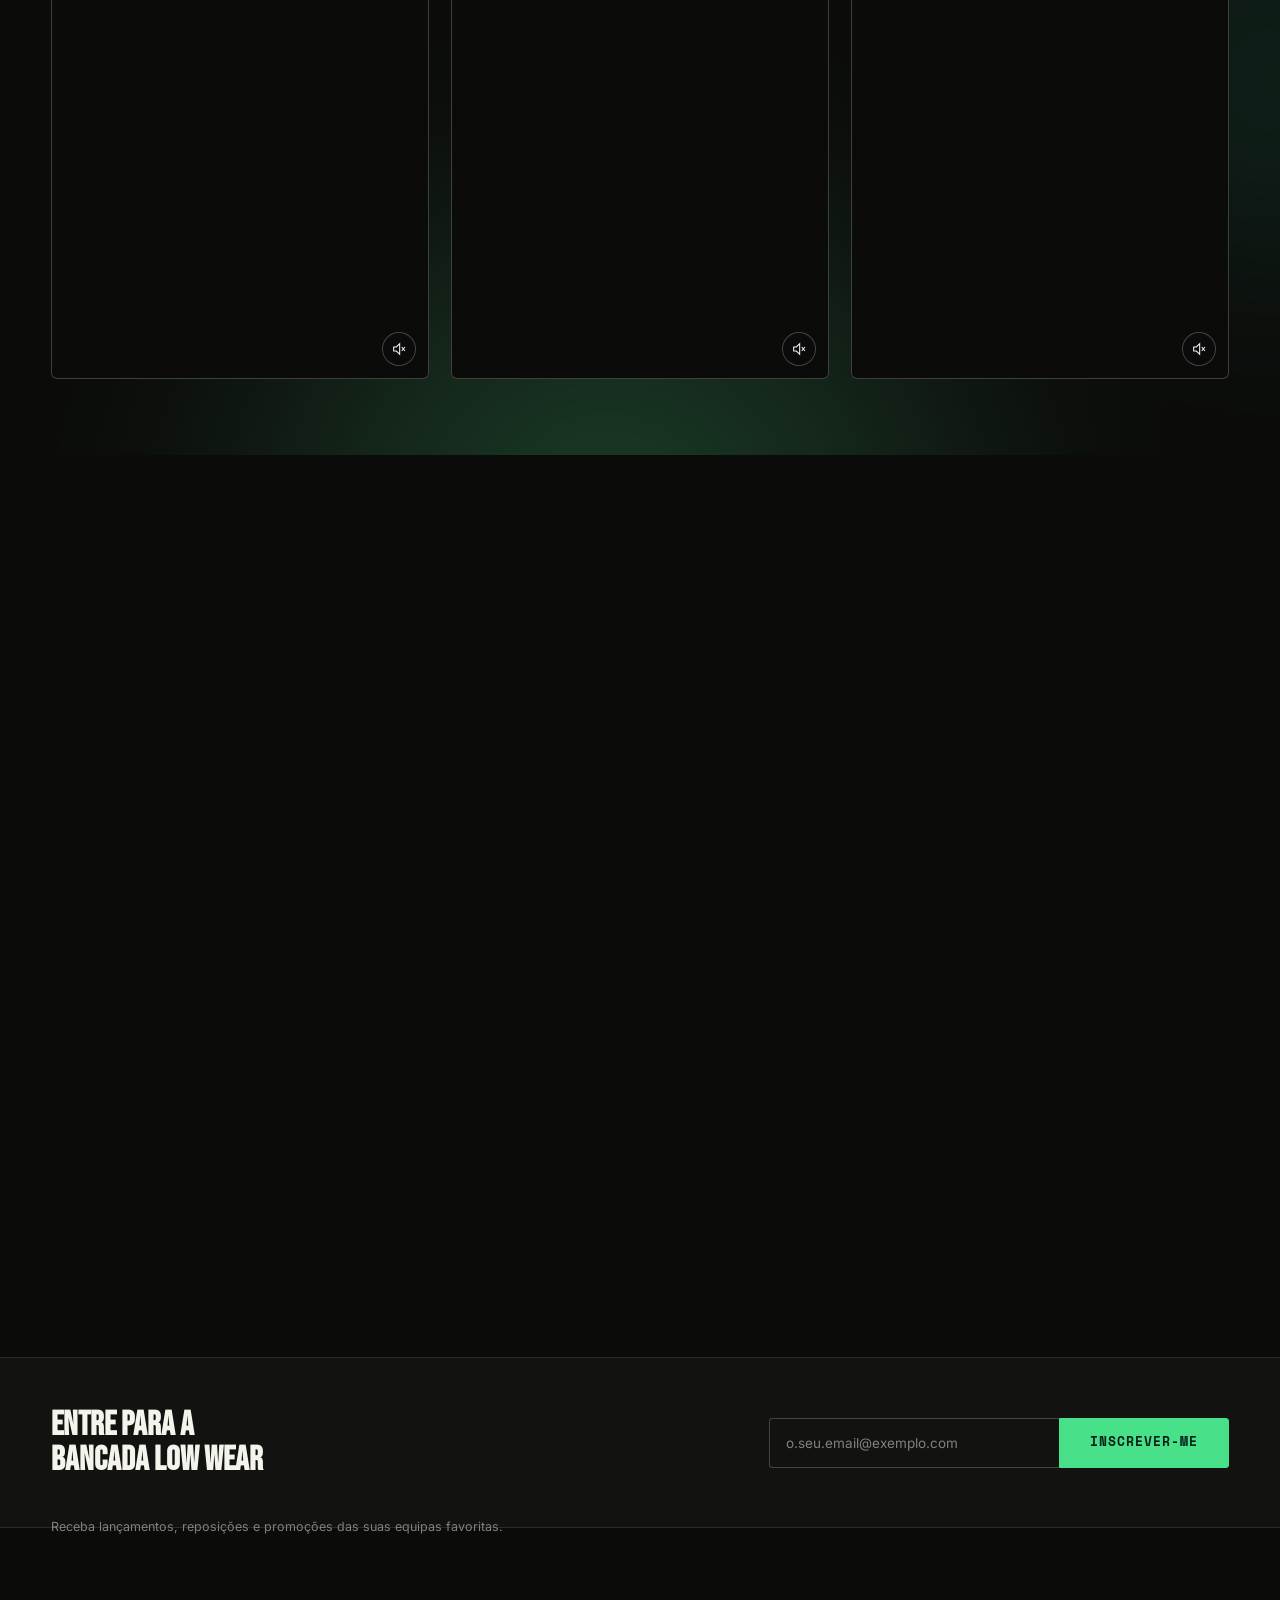
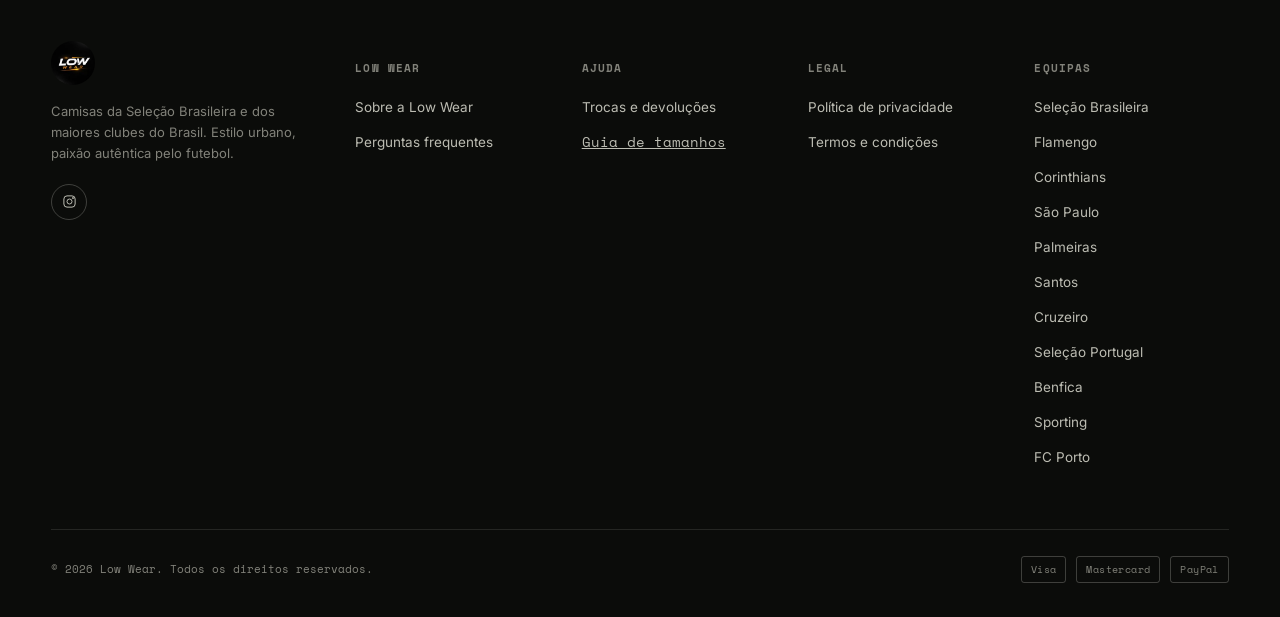
==== commit 554263b2: "Replace "As mais procuradas" grid with a weekly single-item spotlight New "Camisa mais procurada" se" ====
--- a/index.html
+++ b/index.html
@@ -18,7 +18,7 @@
 <link rel="preconnect" href="https://fonts.googleapis.com">
 <link rel="preconnect" href="https://fonts.gstatic.com" crossorigin>
 <link href="https://fonts.googleapis.com/css2?family=Bebas+Neue&family=Inter:wght@400;500;600;700&family=Space+Mono:wght@400;700&family=Fraunces:ital,opsz,wght@0,9..144,400;0,9..144,500;1,9..144,400&display=swap" rel="stylesheet">
-<link rel="stylesheet" href="css/style.css?v=40">
+<link rel="stylesheet" href="css/style.css?v=41">
 <!-- Cloudflare Web Analytics --><script type='module' src='https://static.cloudflareinsights.com/beacon.min.js' data-cf-beacon='{"token": "c29fdf9a79b44d268ce283fa1ff48e87"}'></script><!-- End Cloudflare Web Analytics -->
 <link rel="icon" href="favicon.ico?v=2" sizes="any">
 <link rel="icon" type="image/png" sizes="32x32" href="img/favicon/favicon-32.png?v=2">
@@ -283,14 +283,16 @@
 
 <div class="tear"></div>
 
-<!-- ============ AS MAIS PROCURADAS ============ -->
+<!-- ============ CAMISA MAIS PROCURADA ============
+     Um produto só, escolhido automaticamente (ver weeklyFeaturedProduct em
+     js/data.js) — muda sozinho uma vez por semana, sem admin. -->
 <section class="section-dark aurora-bg aurora-alt" id="mais-procuradas">
   <div class="container">
     <div class="section-head reveal">
-      <h2>As mais<br>procuradas</h2>
-      <p class="section-sub">Uma seleção de equipas diferentes — da Seleção Brasileira aos seis clubes do catálogo.</p>
-    </div>
-    <div class="product-grid" id="featured-grid"></div>
+      <h2>Camisa mais<br>procurada</h2>
+      <p class="section-sub">A escolha da semana — atualizada automaticamente, todas as semanas.</p>
+    </div>
+    <div class="product-grid spotlight-grid" id="spotlight-grid"></div>
   </div>
 </section>
 
@@ -1163,8 +1165,8 @@
 <div id="flash-popup-root"></div>
 <div id="promo-popup-root"></div>
 
-<script src="js/data.js?v=66"></script>
-<script src="js/main.js?v=47"></script>
+<script src="js/data.js?v=67"></script>
+<script src="js/main.js?v=48"></script>
 <script src="js/flash-offer.js?v=5"></script>
 <script src="js/promo.js?v=1"></script>
 </body>
--- a/css/style.css
+++ b/css/style.css
@@ -532,6 +532,8 @@
 /* ============================================================
    Product grid & card
    ============================================================ */
+.spotlight-grid{ grid-template-columns:minmax(0,360px) !important; justify-content:center; max-width:360px; margin:0 auto; }
+
 .product-grid{
   display:grid;
   grid-template-columns:repeat(4,1fr);
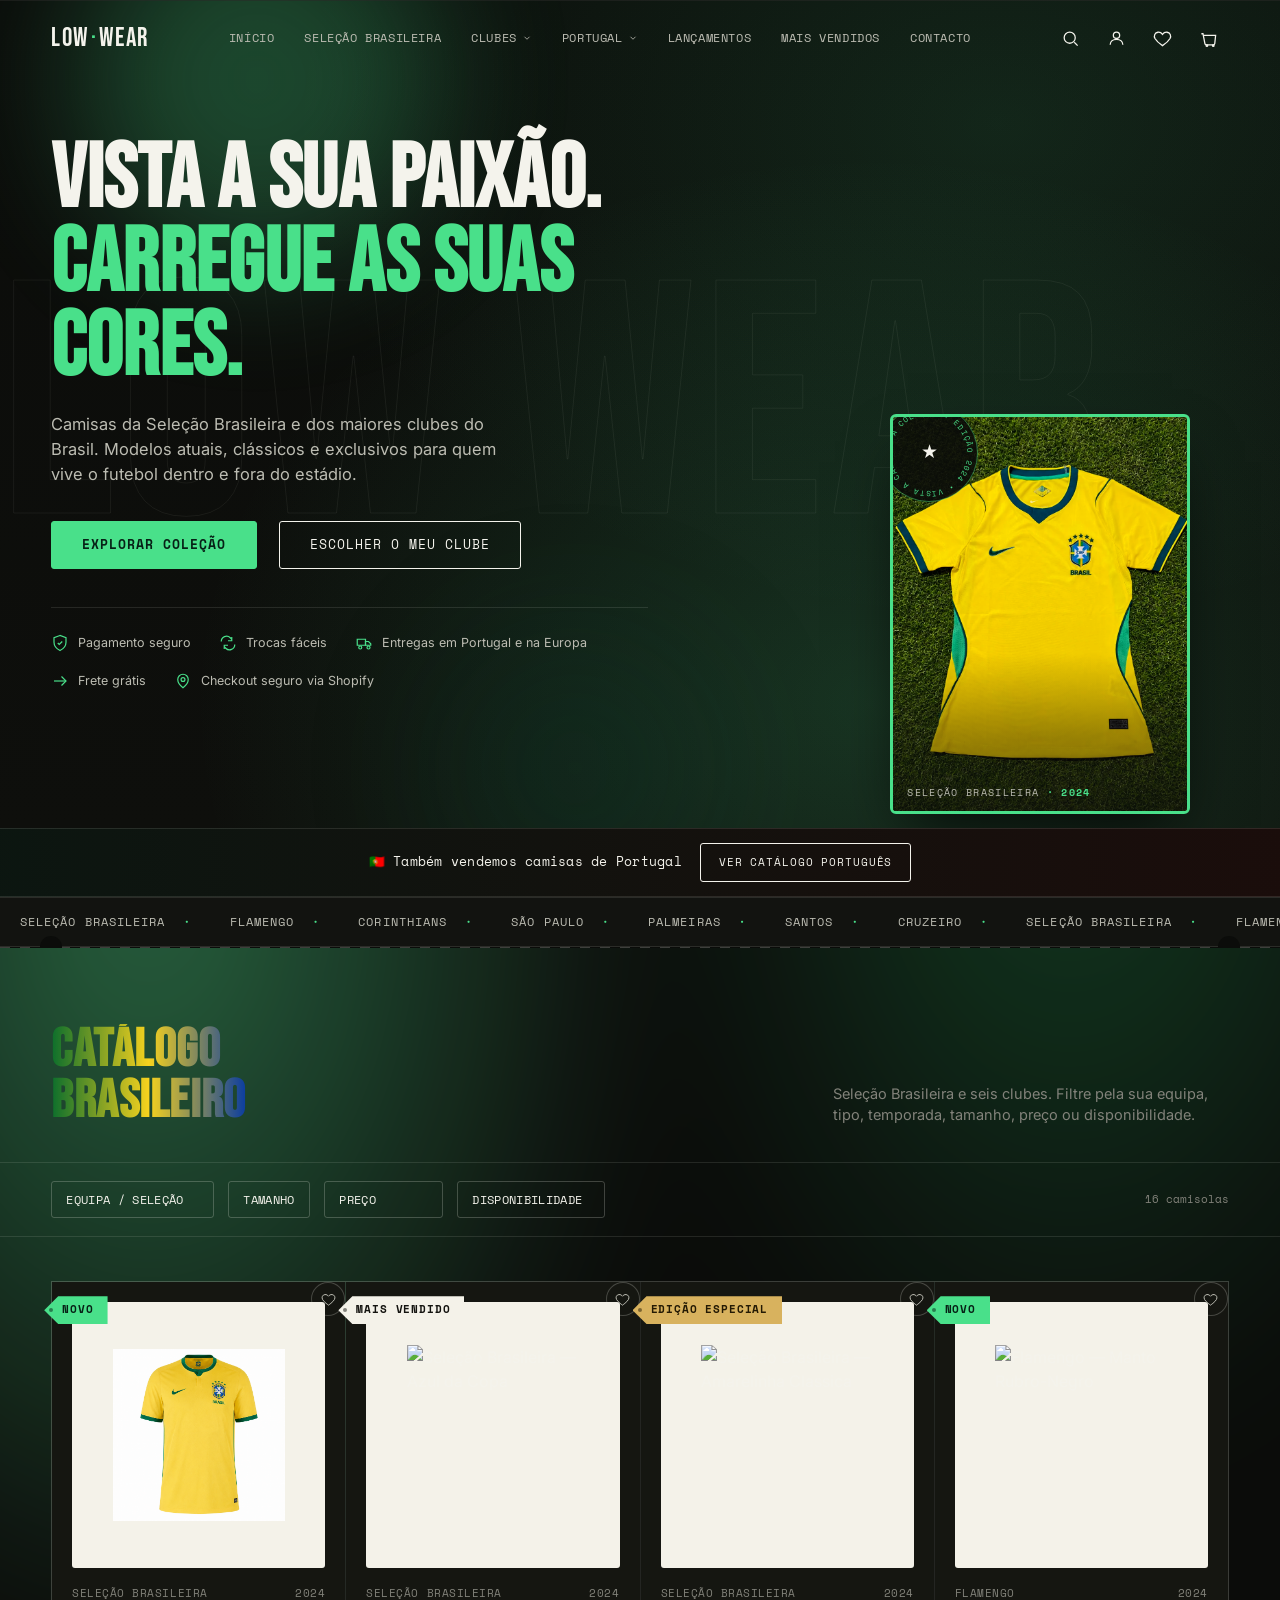
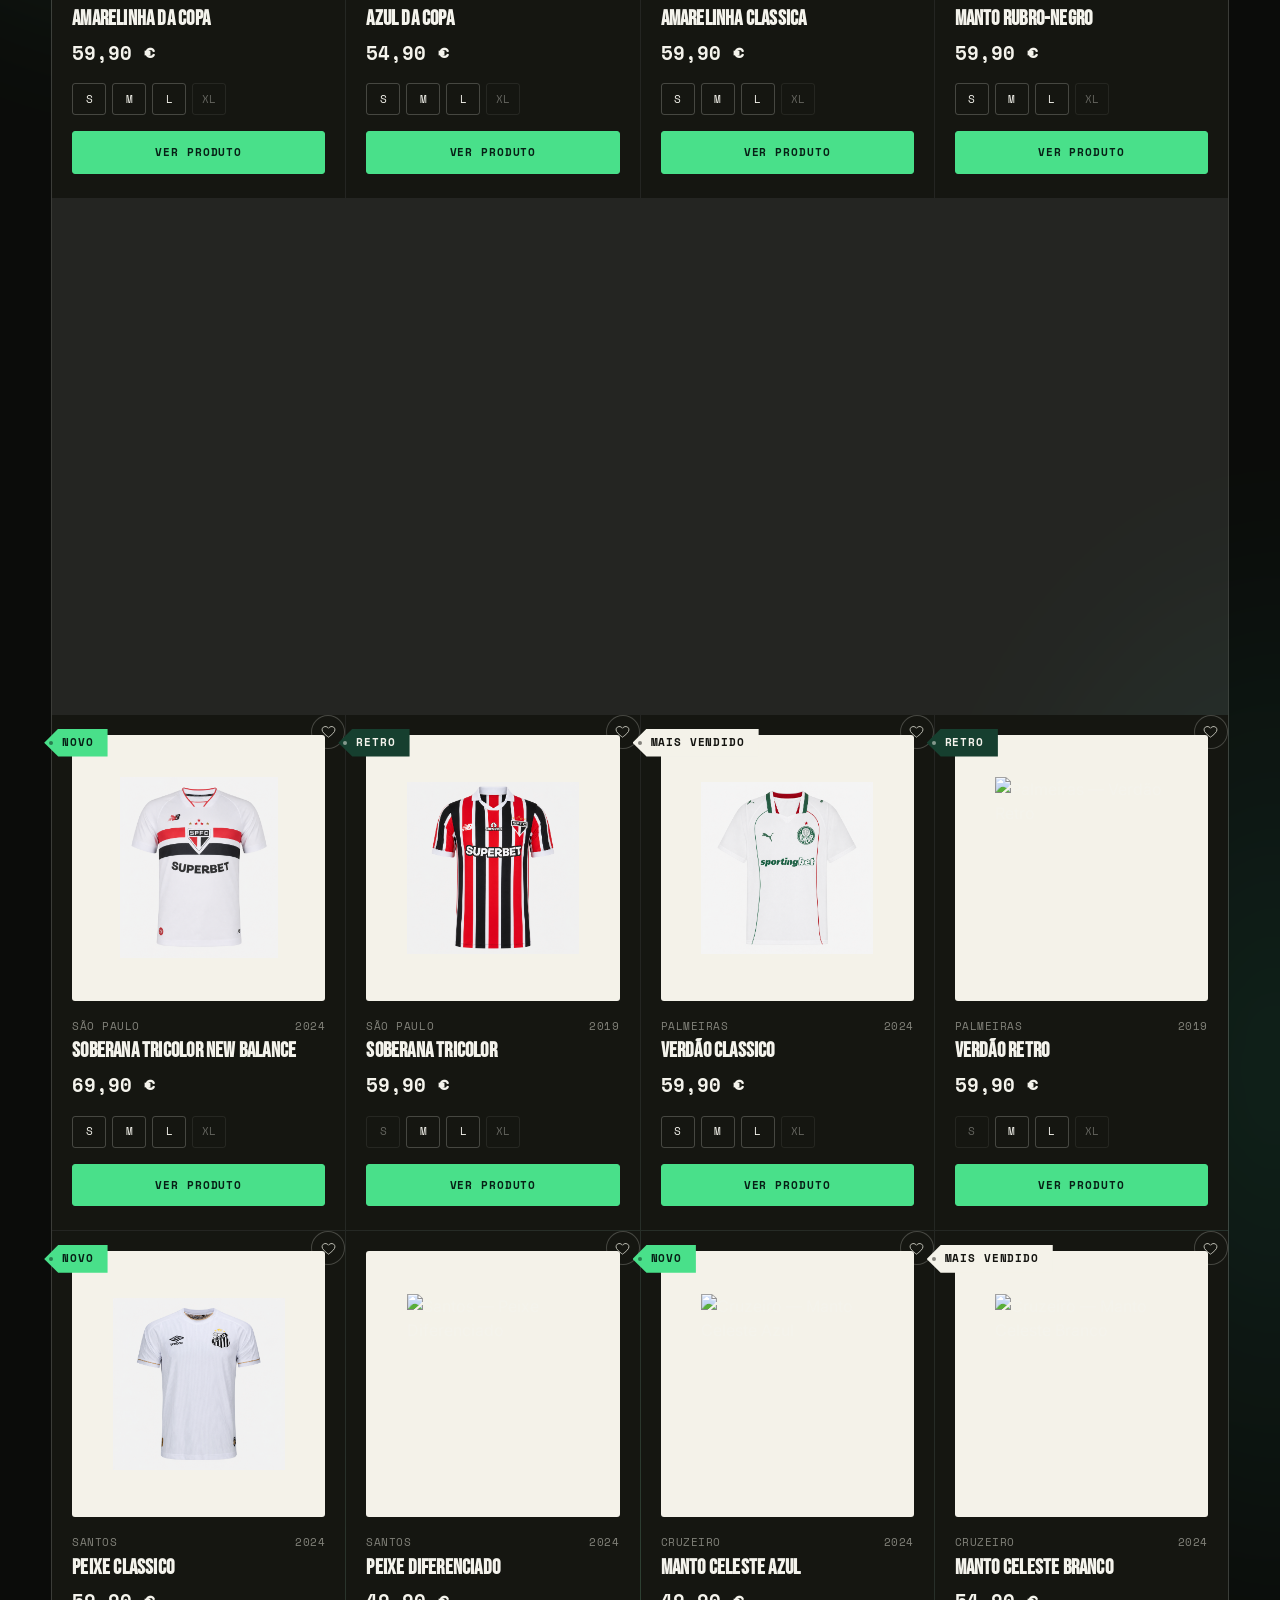
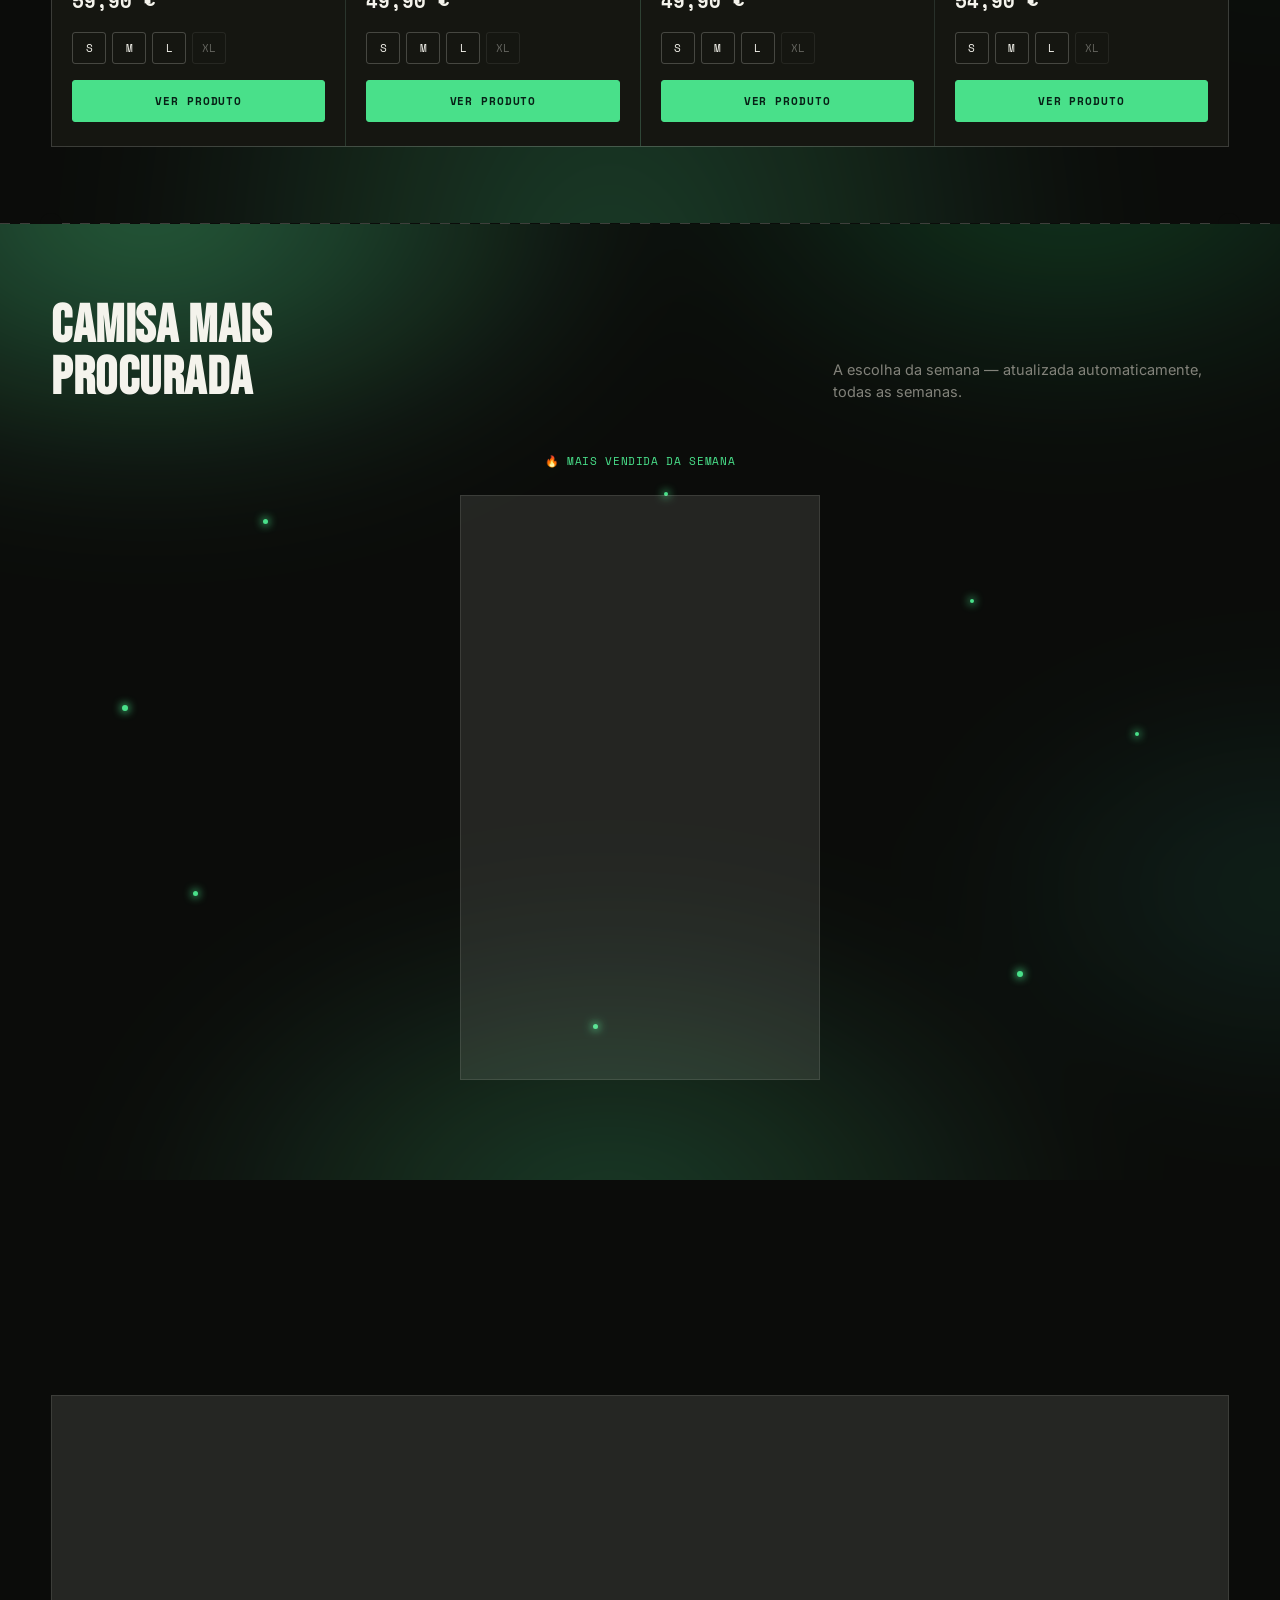
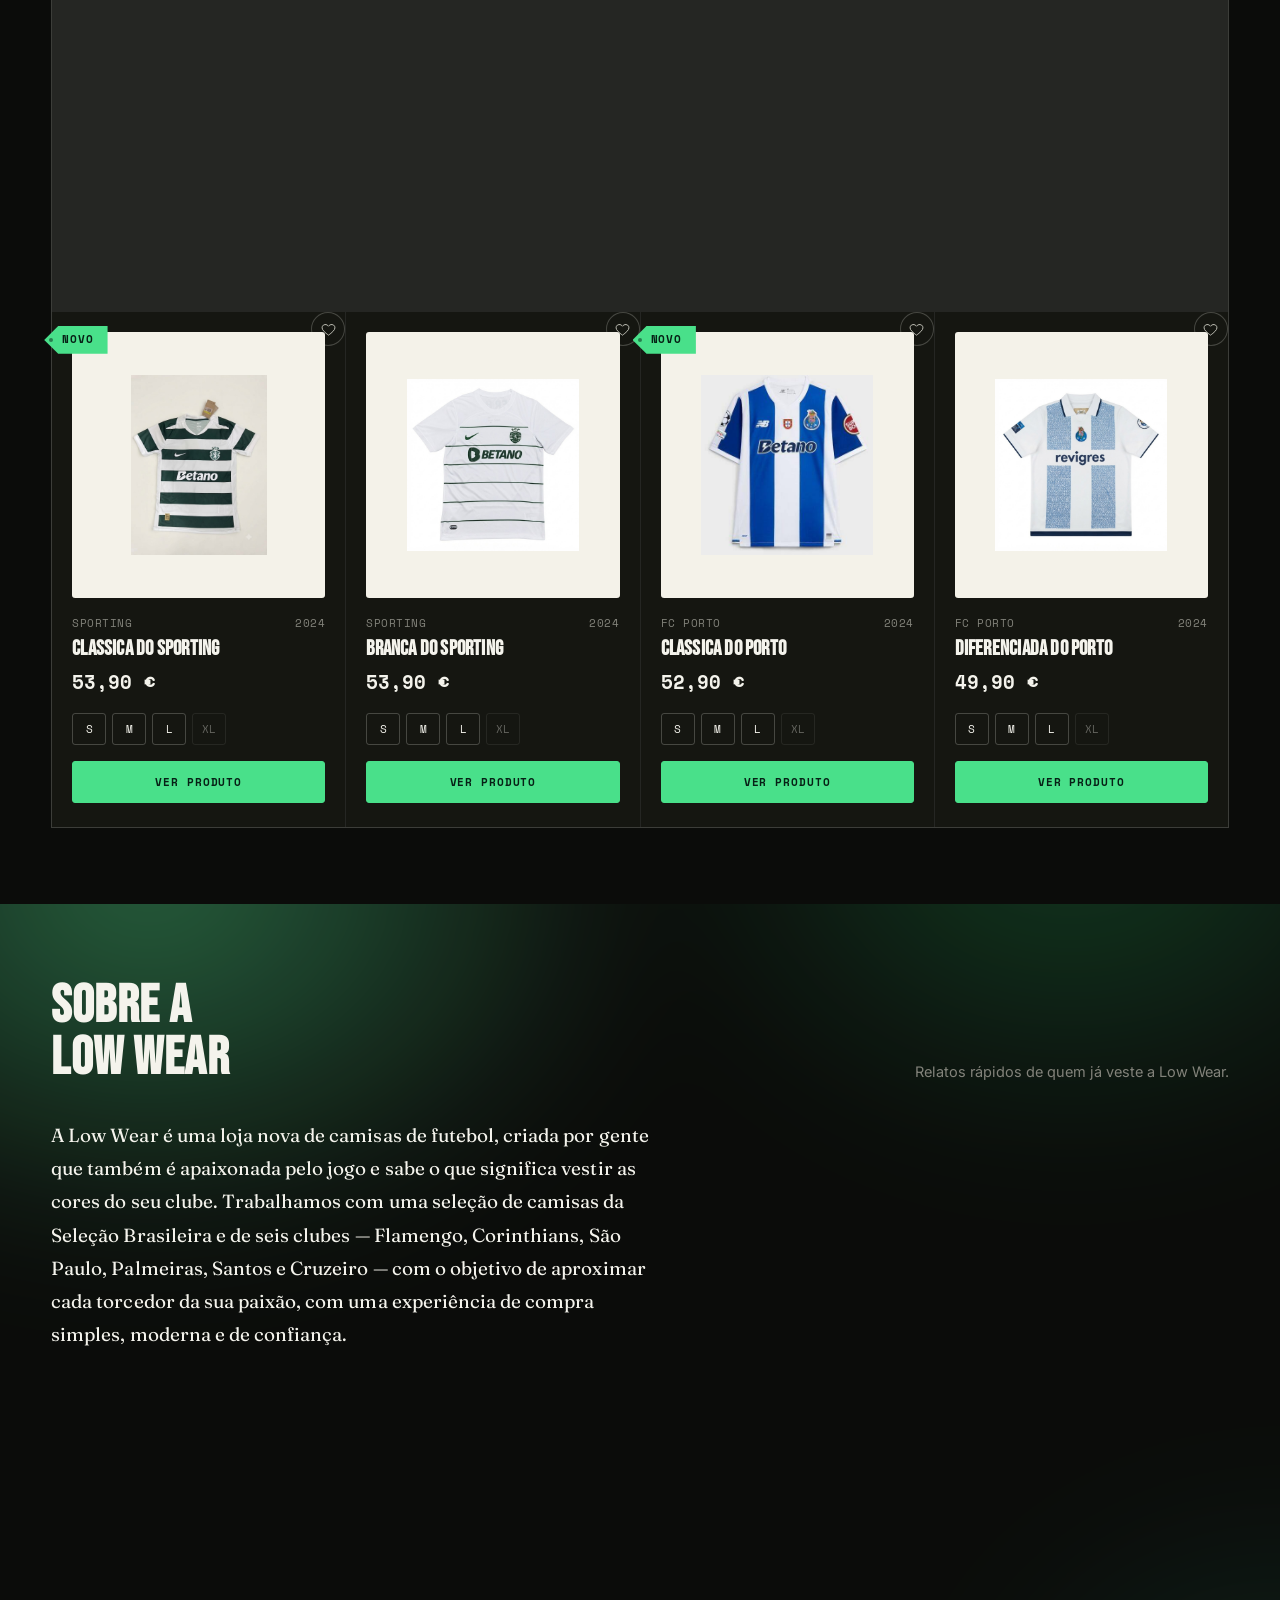
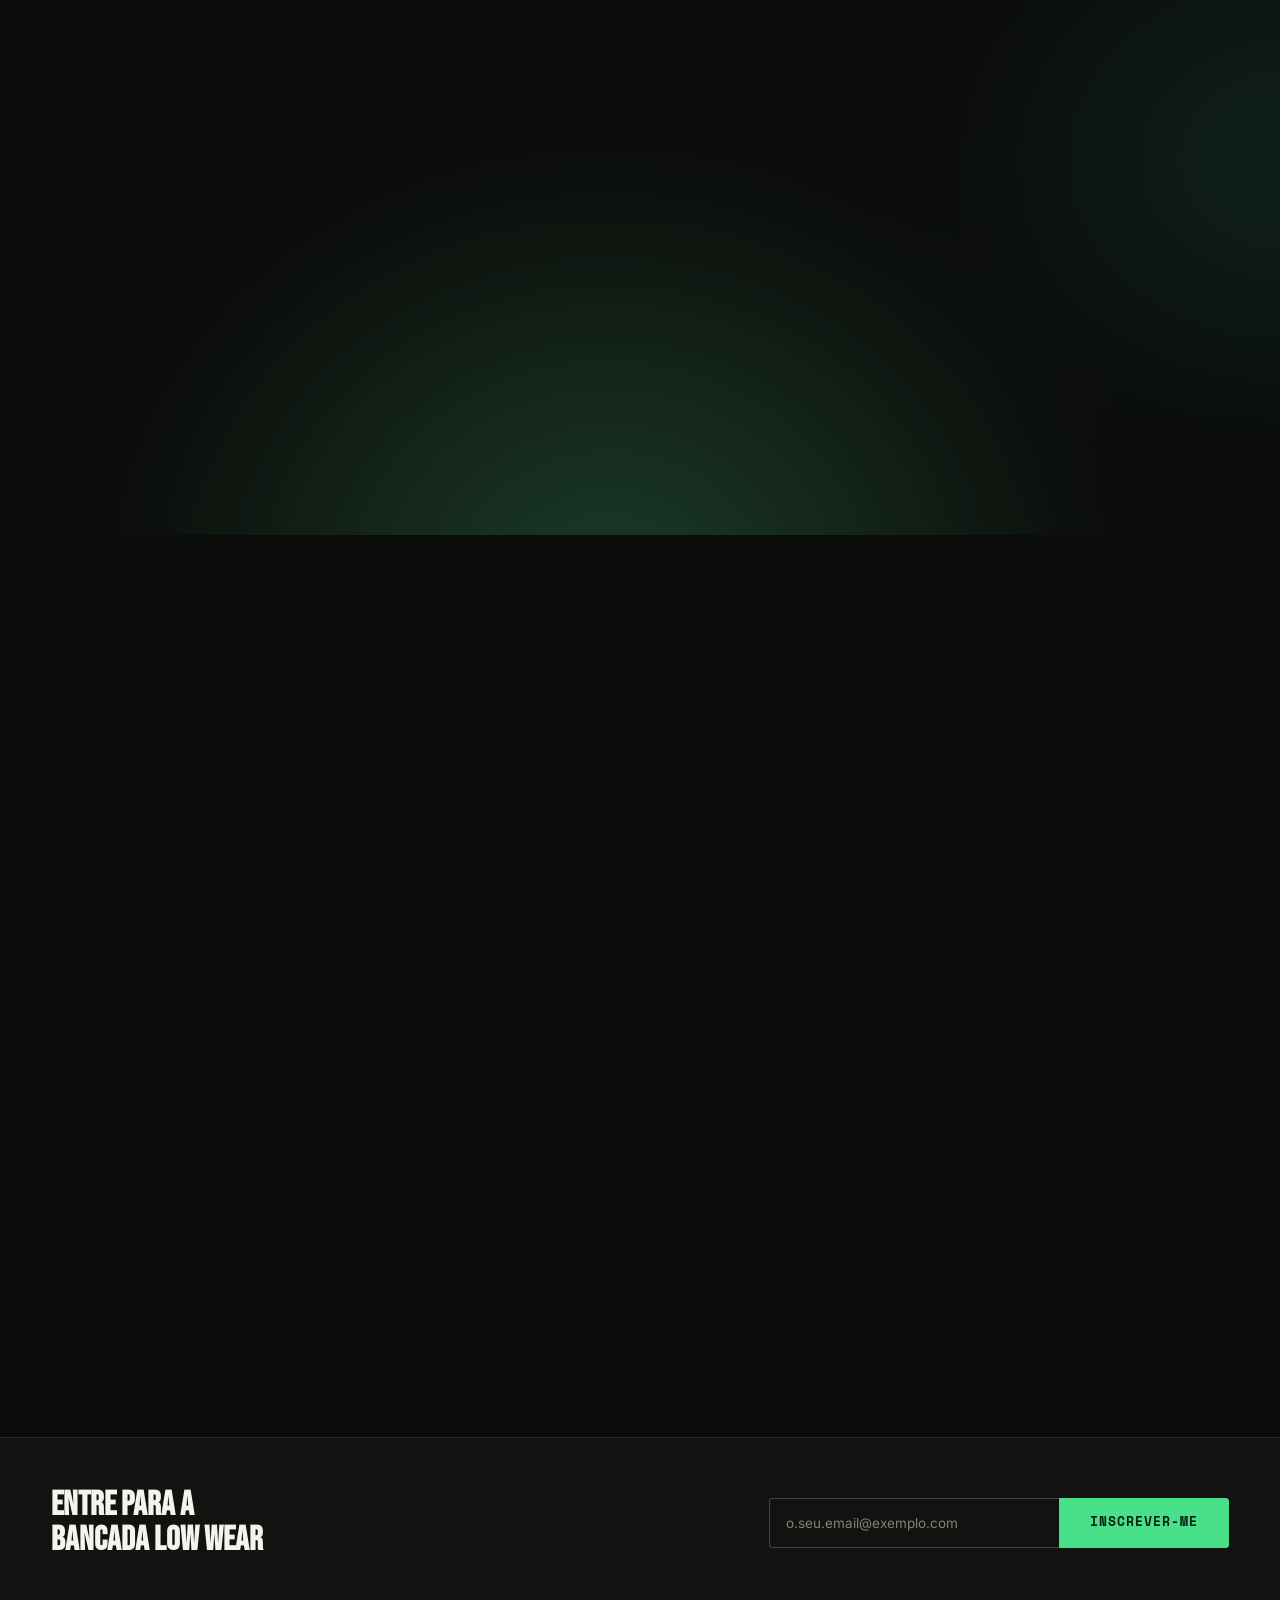
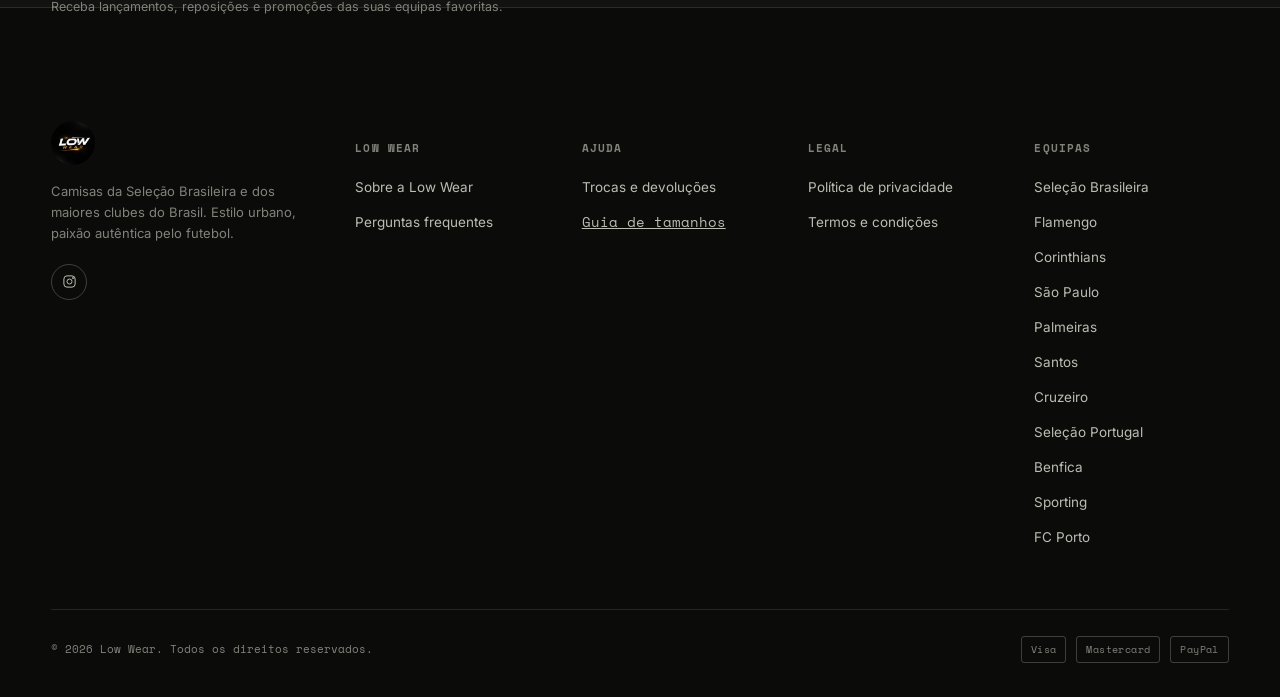
==== commit 5e98e111: "Fill the empty space around the weekly spotlight card with motion Pure-CSS decoration around the sin" ====
--- a/index.html
+++ b/index.html
@@ -18,7 +18,7 @@
 <link rel="preconnect" href="https://fonts.googleapis.com">
 <link rel="preconnect" href="https://fonts.gstatic.com" crossorigin>
 <link href="https://fonts.googleapis.com/css2?family=Bebas+Neue&family=Inter:wght@400;500;600;700&family=Space+Mono:wght@400;700&family=Fraunces:ital,opsz,wght@0,9..144,400;0,9..144,500;1,9..144,400&display=swap" rel="stylesheet">
-<link rel="stylesheet" href="css/style.css?v=41">
+<link rel="stylesheet" href="css/style.css?v=44">
 <!-- Cloudflare Web Analytics --><script type='module' src='https://static.cloudflareinsights.com/beacon.min.js' data-cf-beacon='{"token": "c29fdf9a79b44d268ce283fa1ff48e87"}'></script><!-- End Cloudflare Web Analytics -->
 <link rel="icon" href="favicon.ico?v=2" sizes="any">
 <link rel="icon" type="image/png" sizes="32x32" href="img/favicon/favicon-32.png?v=2">
@@ -292,7 +292,21 @@
       <h2>Camisa mais<br>procurada</h2>
       <p class="section-sub">A escolha da semana — atualizada automaticamente, todas as semanas.</p>
     </div>
-    <div class="product-grid spotlight-grid" id="spotlight-grid"></div>
+    <div class="spotlight-stage">
+      <div class="spotlight-ring"></div>
+      <div class="spotlight-ring"></div>
+      <div class="spotlight-ring"></div>
+      <div class="spotlight-particle p1"></div>
+      <div class="spotlight-particle p2"></div>
+      <div class="spotlight-particle p3"></div>
+      <div class="spotlight-particle p4"></div>
+      <div class="spotlight-particle p5"></div>
+      <div class="spotlight-particle p6"></div>
+      <div class="spotlight-particle p7"></div>
+      <div class="spotlight-particle p8"></div>
+      <span class="spotlight-flare">🔥 Mais vendida da semana</span>
+      <div class="product-grid spotlight-grid" id="spotlight-grid"></div>
+    </div>
   </div>
 </section>
 
@@ -1166,7 +1180,7 @@
 <div id="promo-popup-root"></div>
 
 <script src="js/data.js?v=67"></script>
-<script src="js/main.js?v=48"></script>
+<script src="js/main.js?v=49"></script>
 <script src="js/flash-offer.js?v=5"></script>
 <script src="js/promo.js?v=1"></script>
 </body>
--- a/css/style.css
+++ b/css/style.css
@@ -532,7 +532,58 @@
 /* ============================================================
    Product grid & card
    ============================================================ */
-.spotlight-grid{ grid-template-columns:minmax(0,360px) !important; justify-content:center; max-width:360px; margin:0 auto; }
+/* Camisa mais procurada — palco animado à volta do cartão único, para
+   preencher o espaço vazio com vida/movimento (anéis a pulsar, partículas
+   a flutuar, selo "mais vendida" a respirar). Tudo puramente CSS. */
+.spotlight-stage{ position:relative; display:flex; justify-content:center; padding:56px 0 24px; isolation:isolate; }
+.spotlight-grid{ position:relative; z-index:2; grid-template-columns:minmax(0,360px) !important; justify-content:center; max-width:360px; margin:0 auto; }
+
+.spotlight-ring{
+  position:absolute; top:50%; left:50%; z-index:1; pointer-events:none;
+  width:340px; height:340px; border:1px solid var(--accent); border-radius:50%;
+  opacity:0; transform:translate(-50%,-50%) scale(.75);
+  animation:spotlightPulse 4.5s ease-out infinite;
+}
+.spotlight-ring:nth-child(2){ animation-delay:1.5s; }
+.spotlight-ring:nth-child(3){ animation-delay:3s; }
+@keyframes spotlightPulse{
+  0%{ opacity:.5; transform:translate(-50%,-50%) scale(.72); }
+  100%{ opacity:0; transform:translate(-50%,-50%) scale(1.5); }
+}
+
+.spotlight-particle{
+  position:absolute; z-index:1; pointer-events:none;
+  width:5px; height:5px; border-radius:50%; background:var(--accent);
+  box-shadow:0 0 8px 1px var(--accent);
+  animation:spotlightFloat 5.5s ease-in-out infinite;
+}
+.spotlight-particle.p1{ top:12%; left:18%; animation-delay:0s; }
+.spotlight-particle.p2{ top:24%; left:78%; animation-delay:.6s; width:4px; height:4px; }
+.spotlight-particle.p3{ top:68%; left:12%; animation-delay:1.2s; }
+.spotlight-particle.p4{ top:80%; left:82%; animation-delay:1.8s; width:6px; height:6px; }
+.spotlight-particle.p5{ top:8%; left:52%; animation-delay:2.4s; width:4px; height:4px; }
+.spotlight-particle.p6{ top:88%; left:46%; animation-delay:3s; }
+.spotlight-particle.p7{ top:40%; left:6%; animation-delay:3.6s; width:6px; height:6px; }
+.spotlight-particle.p8{ top:44%; left:92%; animation-delay:4.2s; width:4px; height:4px; }
+@keyframes spotlightFloat{
+  0%,100%{ transform:translateY(0) scale(1); opacity:.35; }
+  50%{ transform:translateY(-22px) scale(1.3); opacity:1; }
+}
+
+.spotlight-flare{
+  position:absolute; top:14px; left:50%; z-index:1; pointer-events:none;
+  transform:translateX(-50%);
+  font-family:var(--font-mono); font-size:11px; letter-spacing:.06em; text-transform:uppercase;
+  color:var(--accent); white-space:nowrap;
+  animation:spotlightBreathe 2.6s ease-in-out infinite;
+}
+@keyframes spotlightBreathe{
+  0%,100%{ opacity:.55; transform:translateX(-50%) scale(1); }
+  50%{ opacity:1; transform:translateX(-50%) scale(1.08); }
+}
+@media (max-width:640px){
+  .spotlight-ring{ width:260px; height:260px; }
+}
 
 .product-grid{
   display:grid;
@@ -1039,8 +1090,9 @@
 .pdp-thumb:has(img), .pdp-thumb.has-photo{ background:var(--paper); }
 .pdp-thumb svg{ width:70%; }
 .pdp-thumb img{ width:68%; height:68%; object-fit:contain; }
+.pdp-main-col{ flex:1; display:flex; flex-direction:column; min-width:0; }
 .pdp-main{
-  flex:1; aspect-ratio:1/1.08; border-radius:var(--radius-m); background:var(--card);
+  aspect-ratio:1/1.08; border-radius:var(--radius-m); background:var(--card);
   display:flex; align-items:center; justify-content:center; position:relative; overflow:hidden;
   cursor:zoom-in;
 }
@@ -1051,8 +1103,7 @@
 .pdp-main.is-zoomed svg, .pdp-main.is-zoomed img{ transform:scale(1.55); }
 .zoom-hint{ position:absolute; bottom:16px; right:16px; font-family:var(--font-mono); font-size:10px; color:var(--muted); letter-spacing:.04em; text-transform:uppercase; }
 
-.pdp-main.has-spin{ cursor:grab; }
-.pdp-main.has-spin.is-dragging{ cursor:grabbing; }
+.pdp-main.has-spin{ cursor:default; }
 .pdp-main.has-spin img{ transition:none; }
 .spin-hint{
   position:absolute; top:16px; left:16px; z-index:3;
@@ -1062,6 +1113,25 @@
   padding:7px 12px; border-radius:20px; pointer-events:none;
 }
 .spin-hint svg{ width:13px; height:13px; stroke:var(--accent); fill:none; stroke-width:1.8; }
+
+/* 360° spin — controlado por este slider dedicado (não mais por arrastar
+   a própria foto): a posição da bolinha na linha define o ângulo. */
+.spin-slider{ padding:18px 10px 4px; }
+.spin-slider-track{
+  position:relative; height:2px; background:var(--line-strong);
+  border-radius:2px; cursor:pointer; touch-action:none;
+}
+.spin-slider-fill{
+  position:absolute; top:0; left:0; height:100%; width:0%;
+  background:var(--ink); border-radius:2px; pointer-events:none;
+}
+.spin-slider-handle{
+  position:absolute; top:50%; left:0%; width:16px; height:16px;
+  background:var(--ink); border:none; border-radius:50%;
+  transform:translate(-50%,-50%); cursor:grab; padding:0;
+  box-shadow:0 0 0 4px var(--bg);
+}
+.spin-slider-handle:active{ cursor:grabbing; }
 
 .pdp-info .p-tags{ display:flex; gap:8px; margin-bottom:16px; }
 .pdp-info h1{ font-family:var(--font-display); font-size:clamp(30px,3.6vw,44px); text-transform:uppercase; line-height:1; margin-bottom:10px; }
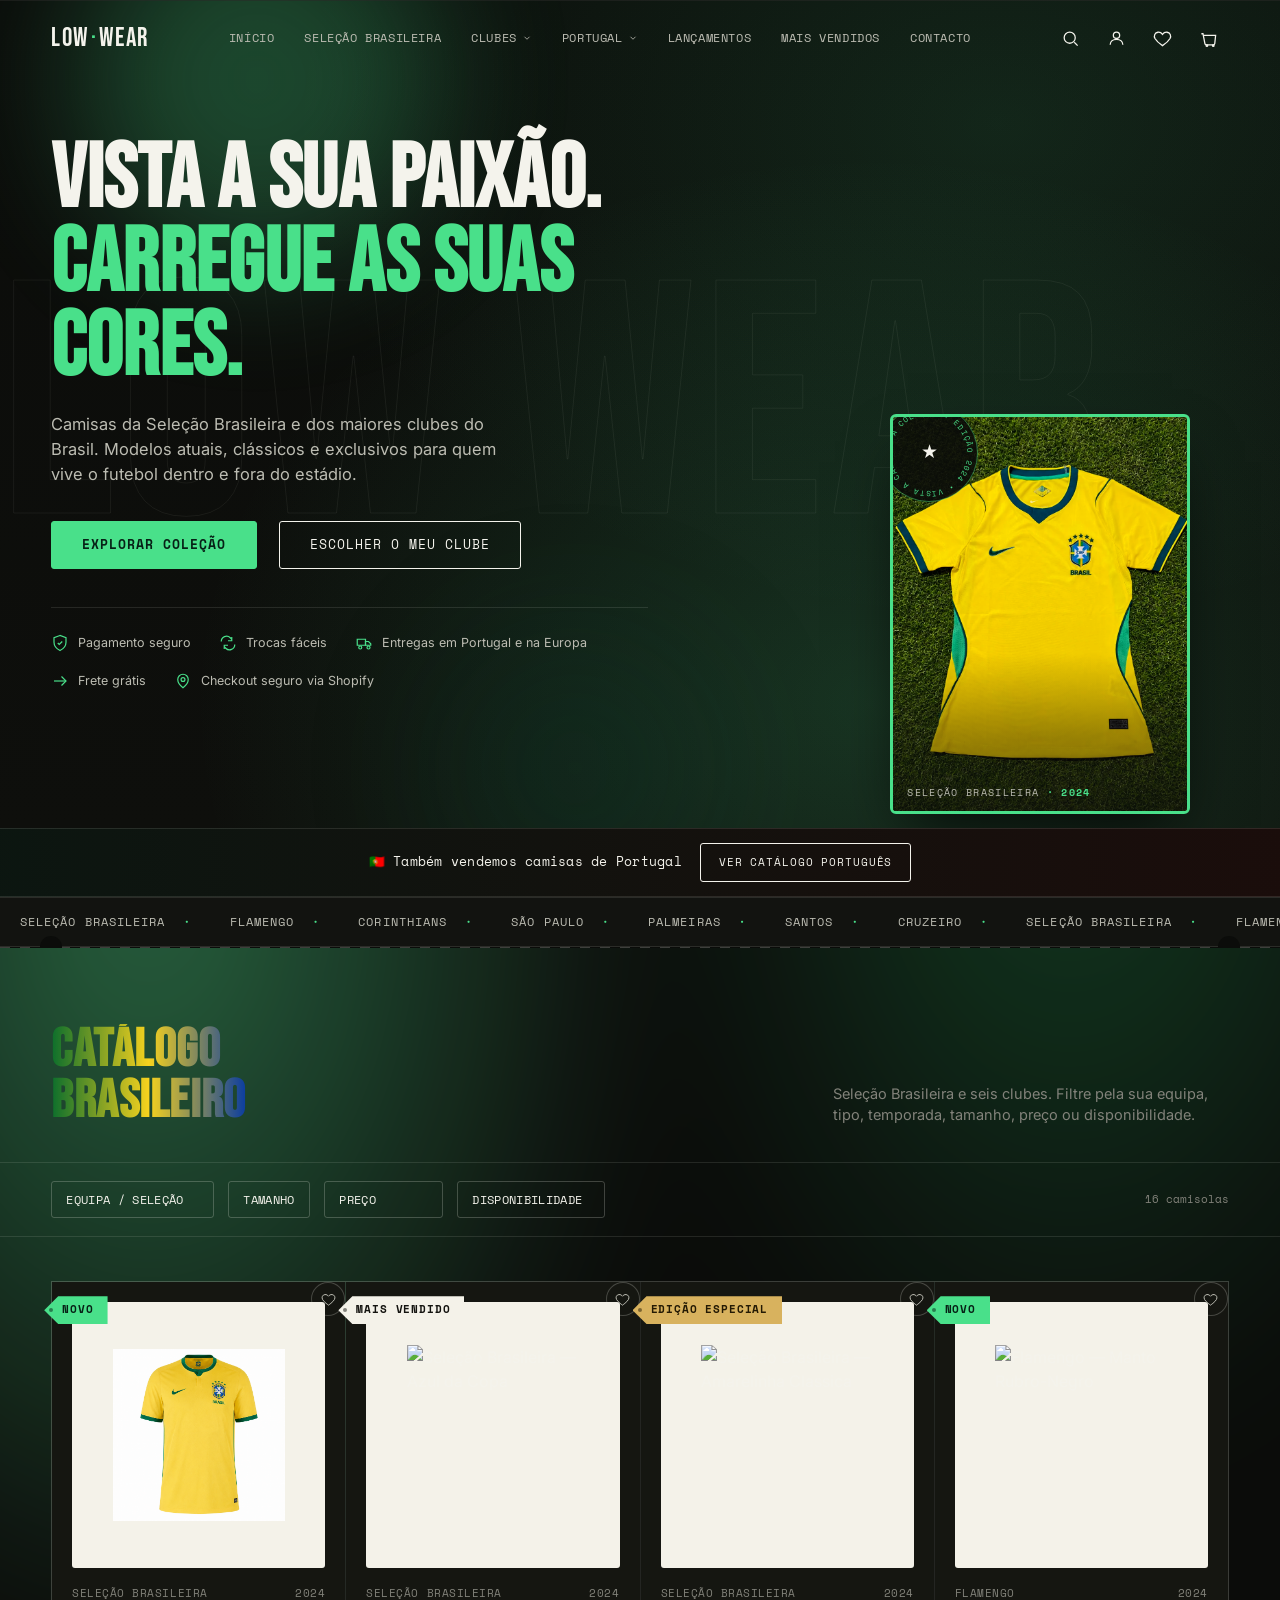
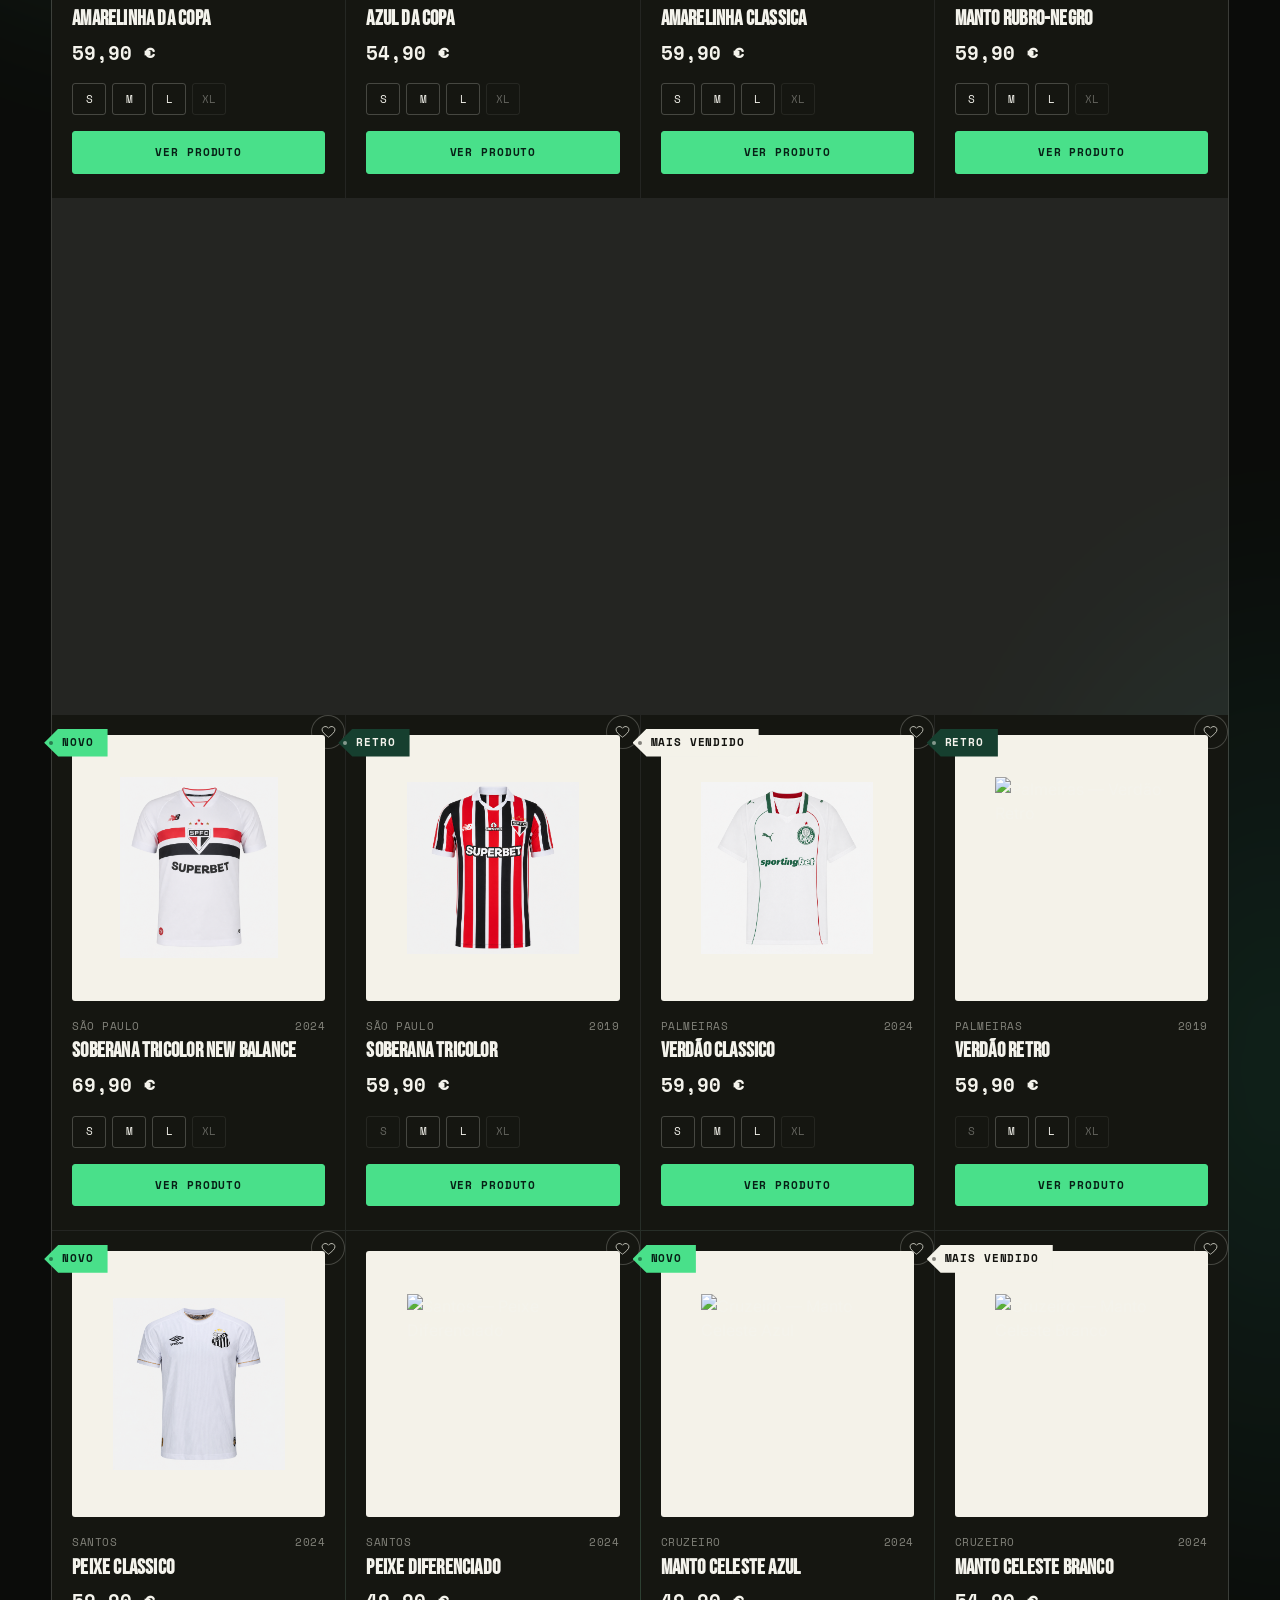
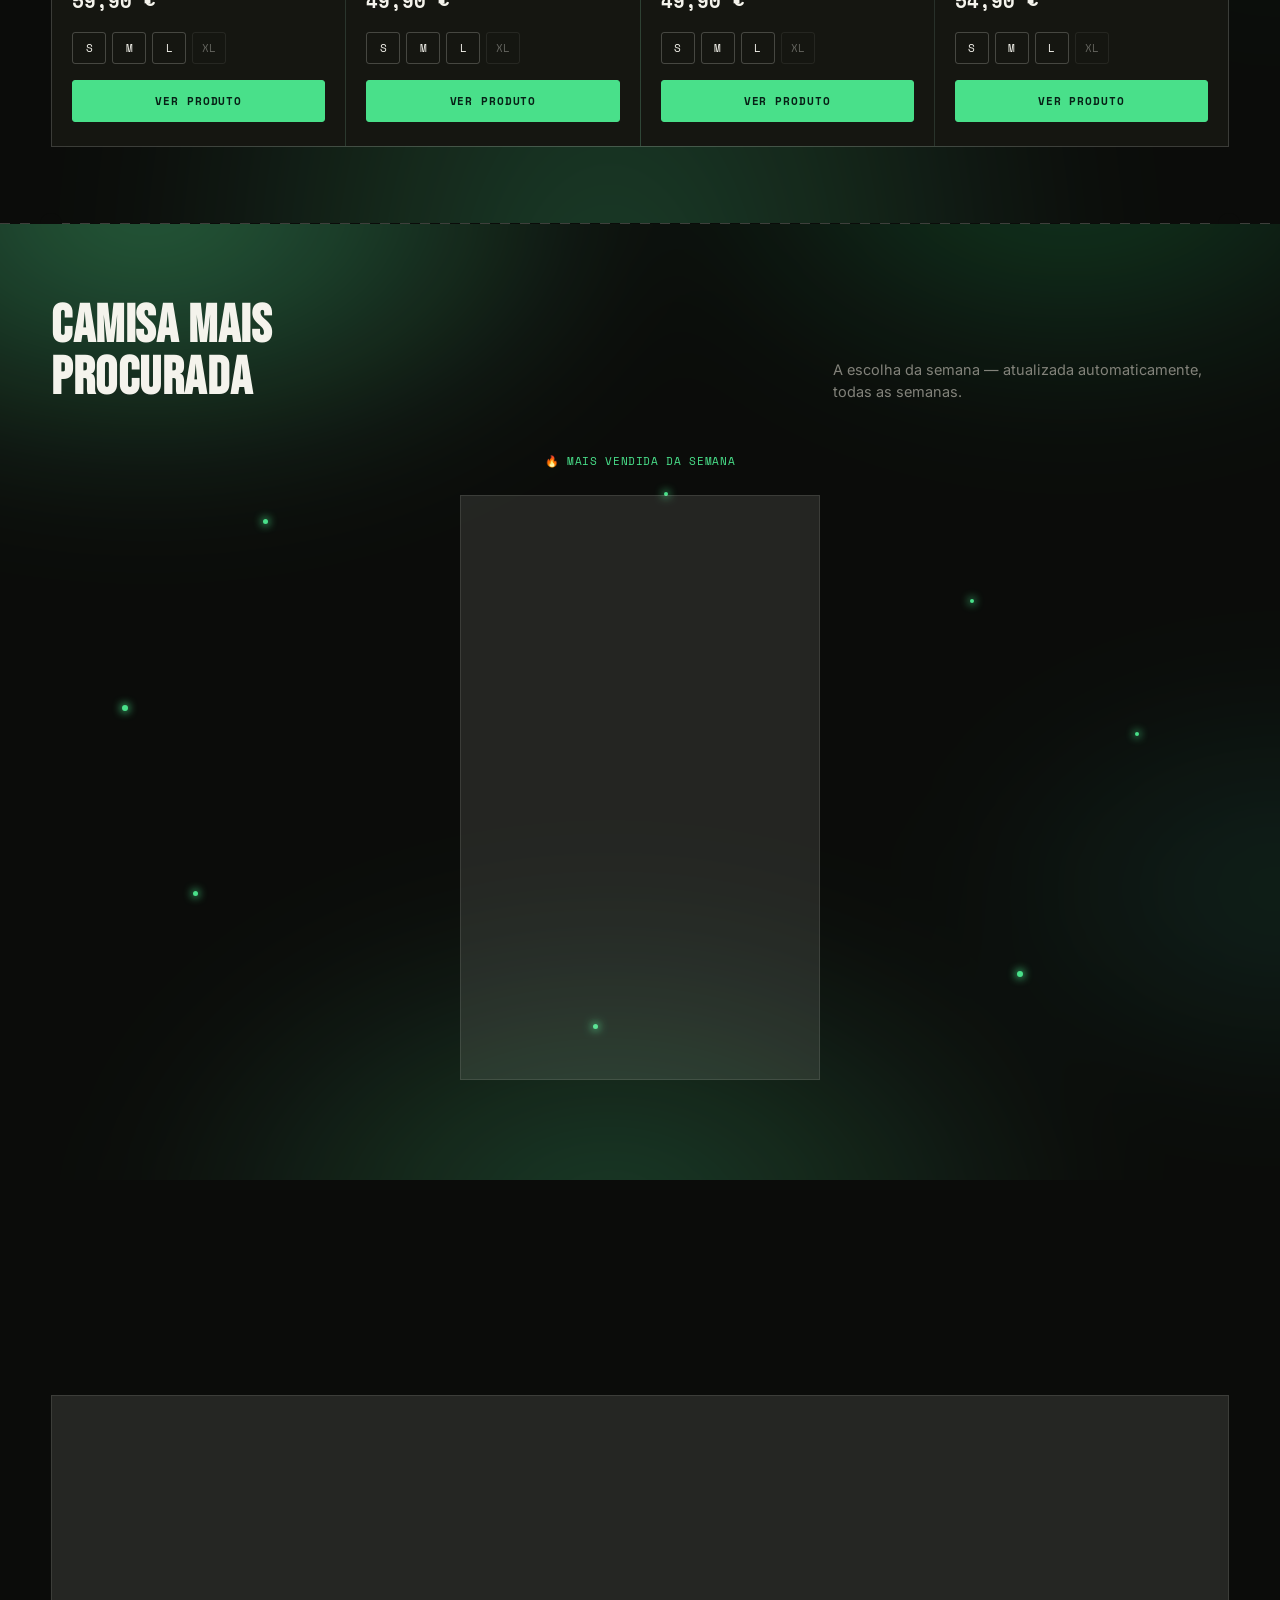
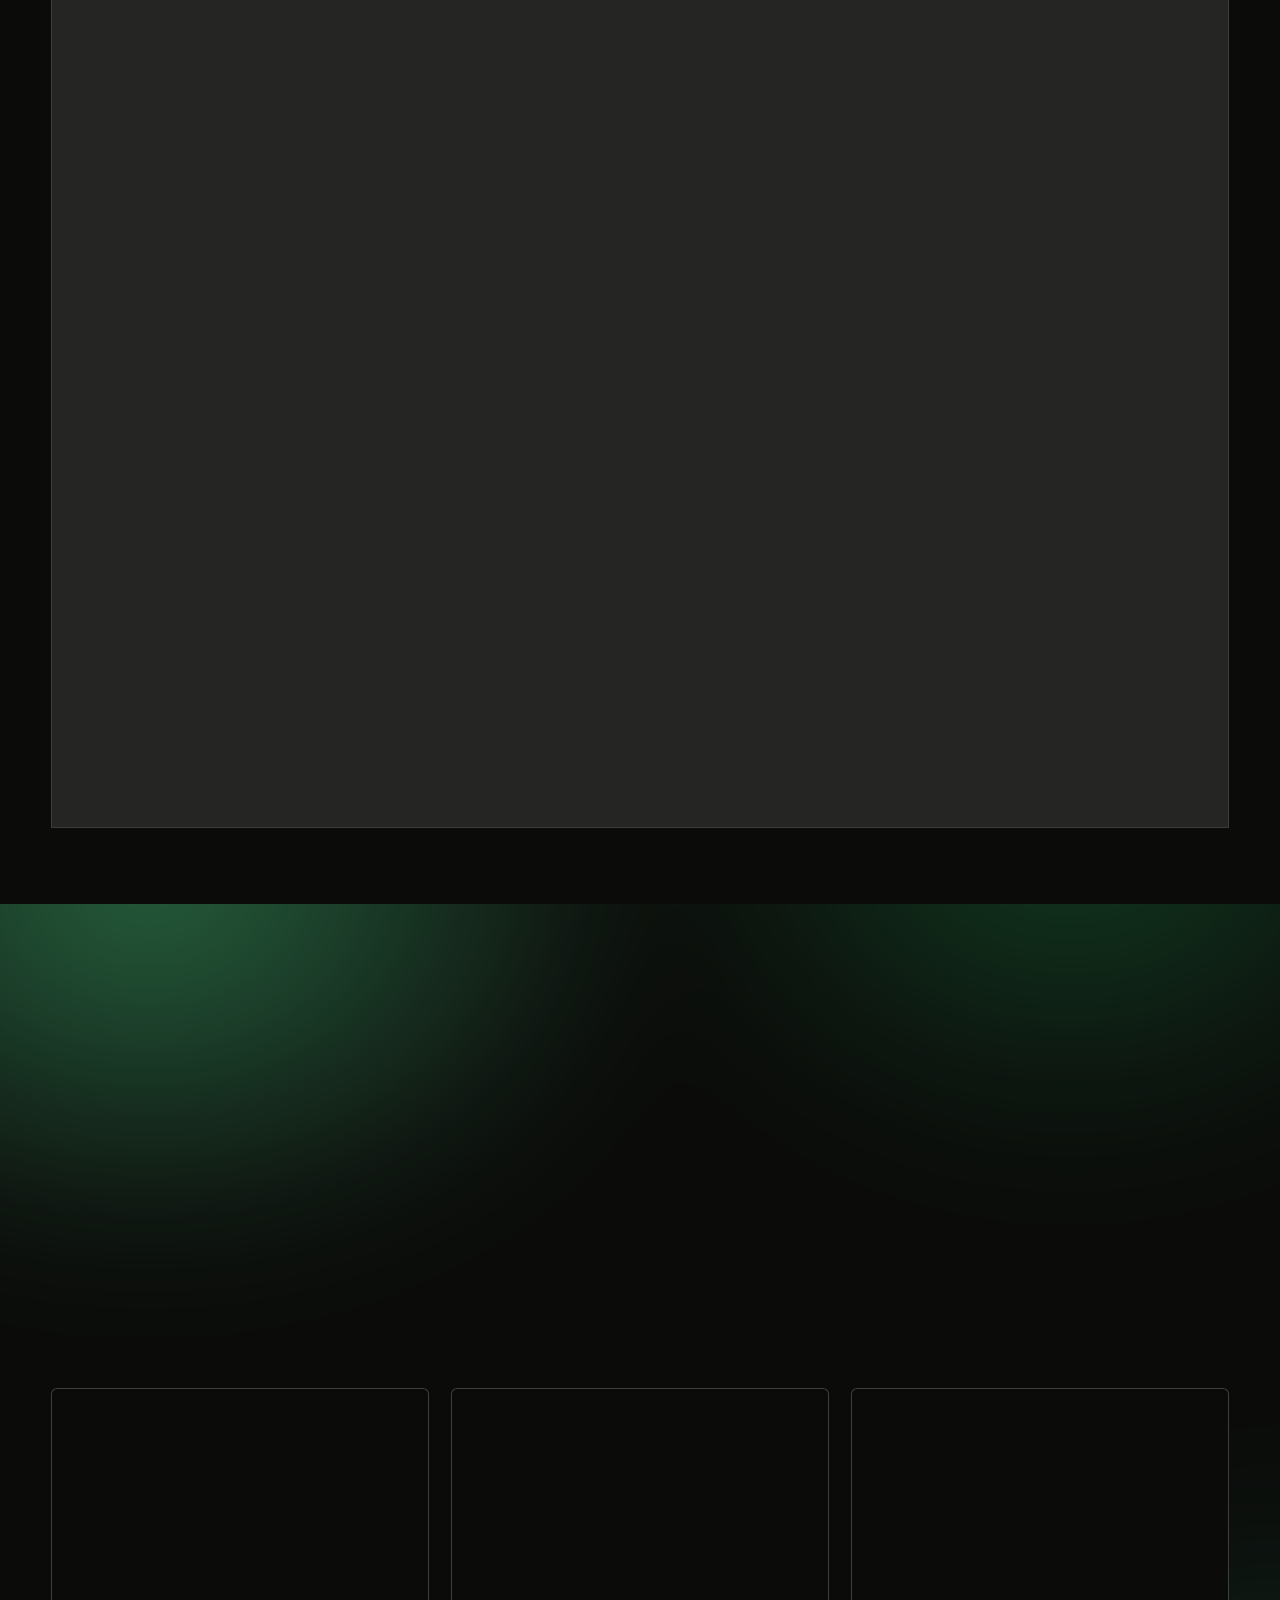
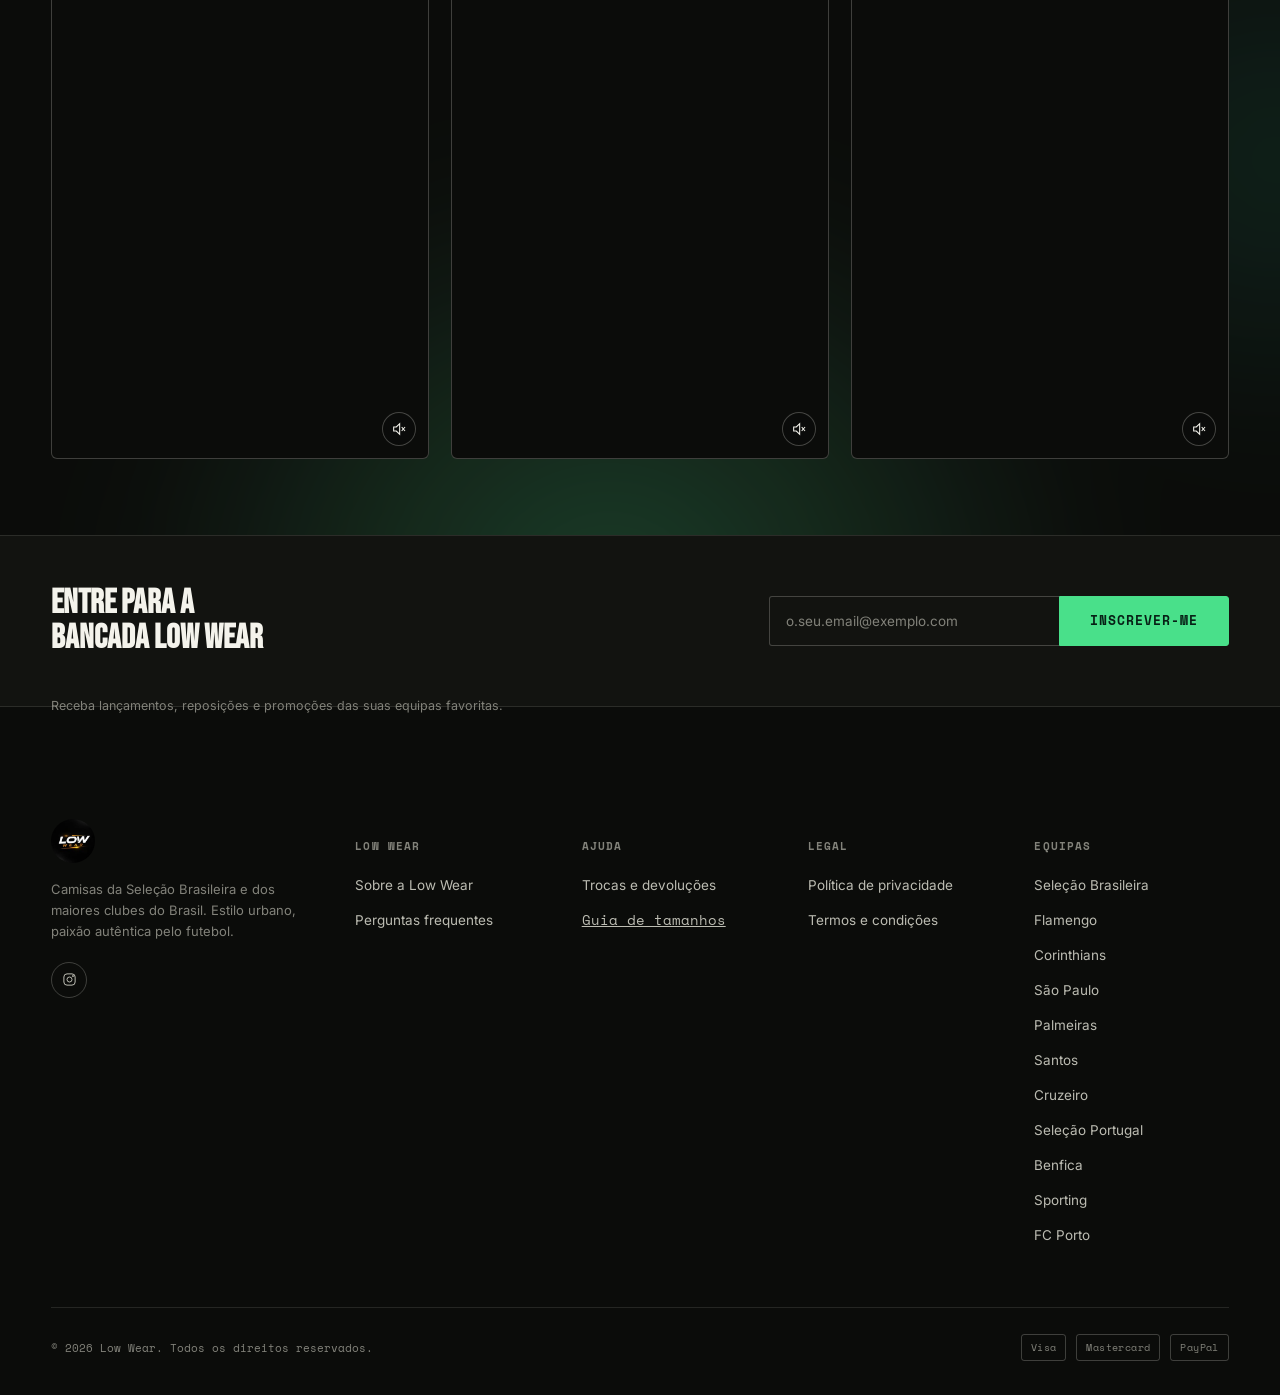
==== commit 7f0c268e: "Update 5 Portuguese jersey photos, remove Unboxing section Refreshed higher-quality Shopify photos f" ====
--- a/index.html
+++ b/index.html
@@ -368,27 +368,6 @@
   </div>
 </section>
 
-<!-- ============ UNBOXING ============ -->
-<section class="section-dark" id="unboxing">
-  <div class="container">
-    <div class="section-head reveal">
-      <h2>Unboxing</h2>
-      <p class="section-sub">Vê a tua camisa a chegar, ainda dentro da caixa.</p>
-    </div>
-    <div class="about-video-grid">
-      <div class="about-video-card is-landscape reveal">
-        <video class="about-video" muted loop playsinline preload="metadata" poster="">
-          <source src="video/sobre/unboxing-1.mp4" type="video/mp4">
-        </video>
-        <div class="about-video-fallback">Vídeo em breve</div>
-        <button class="about-video-mute" type="button" aria-label="Ativar som" aria-pressed="false">
-          <svg viewBox="0 0 24 24"><path d="M4 9v6h4l5 5V4L8 9H4Z"/><path d="M17 8a5 5 0 0 1 0 8" opacity="0"/><line x1="16" y1="9" x2="21" y2="15"/><line x1="21" y1="9" x2="16" y2="15"/></svg>
-        </button>
-      </div>
-    </div>
-  </div>
-</section>
-
 <!-- ============ NEWSLETTER ============ -->
 <div class="newsletter">
   <h3>Entre para a bancada Low Wear</h3>
@@ -1179,7 +1158,7 @@
 <div id="flash-popup-root"></div>
 <div id="promo-popup-root"></div>
 
-<script src="js/data.js?v=67"></script>
+<script src="js/data.js?v=68"></script>
 <script src="js/main.js?v=49"></script>
 <script src="js/flash-offer.js?v=5"></script>
 <script src="js/promo.js?v=1"></script>
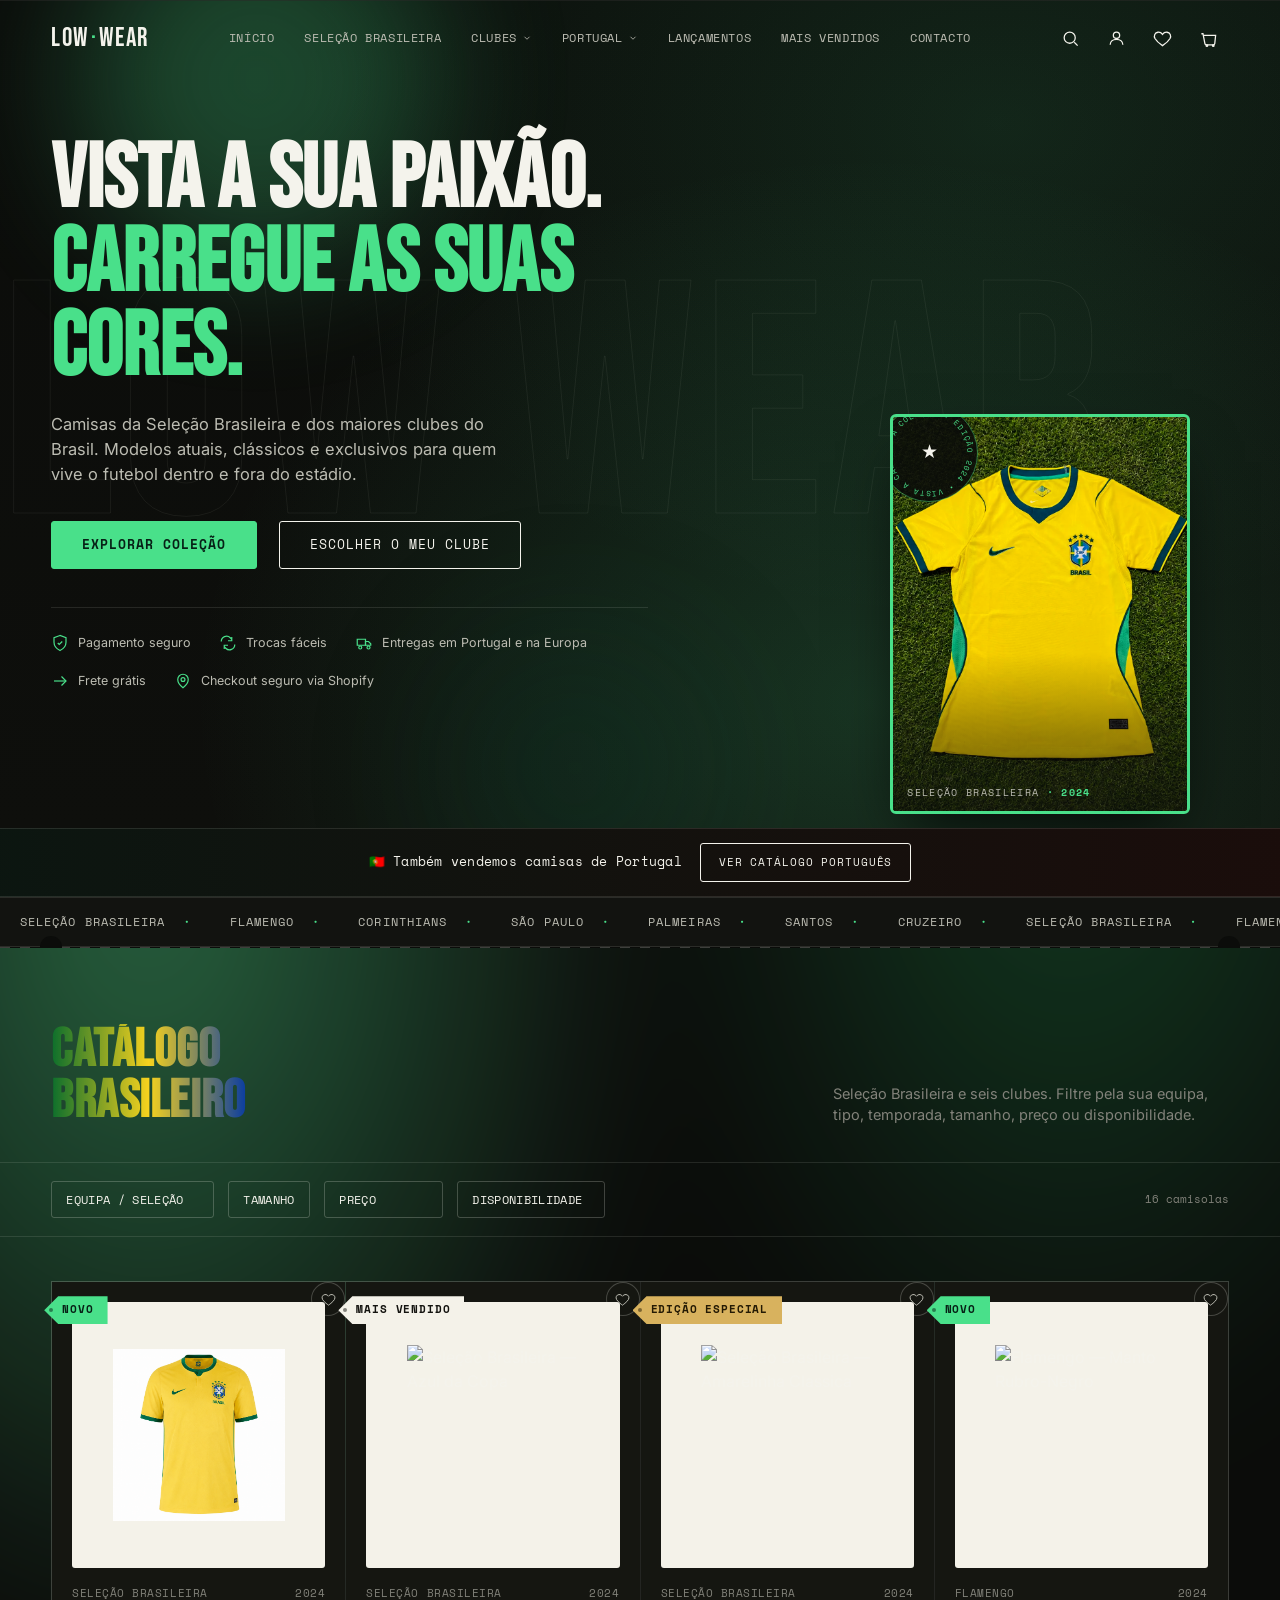
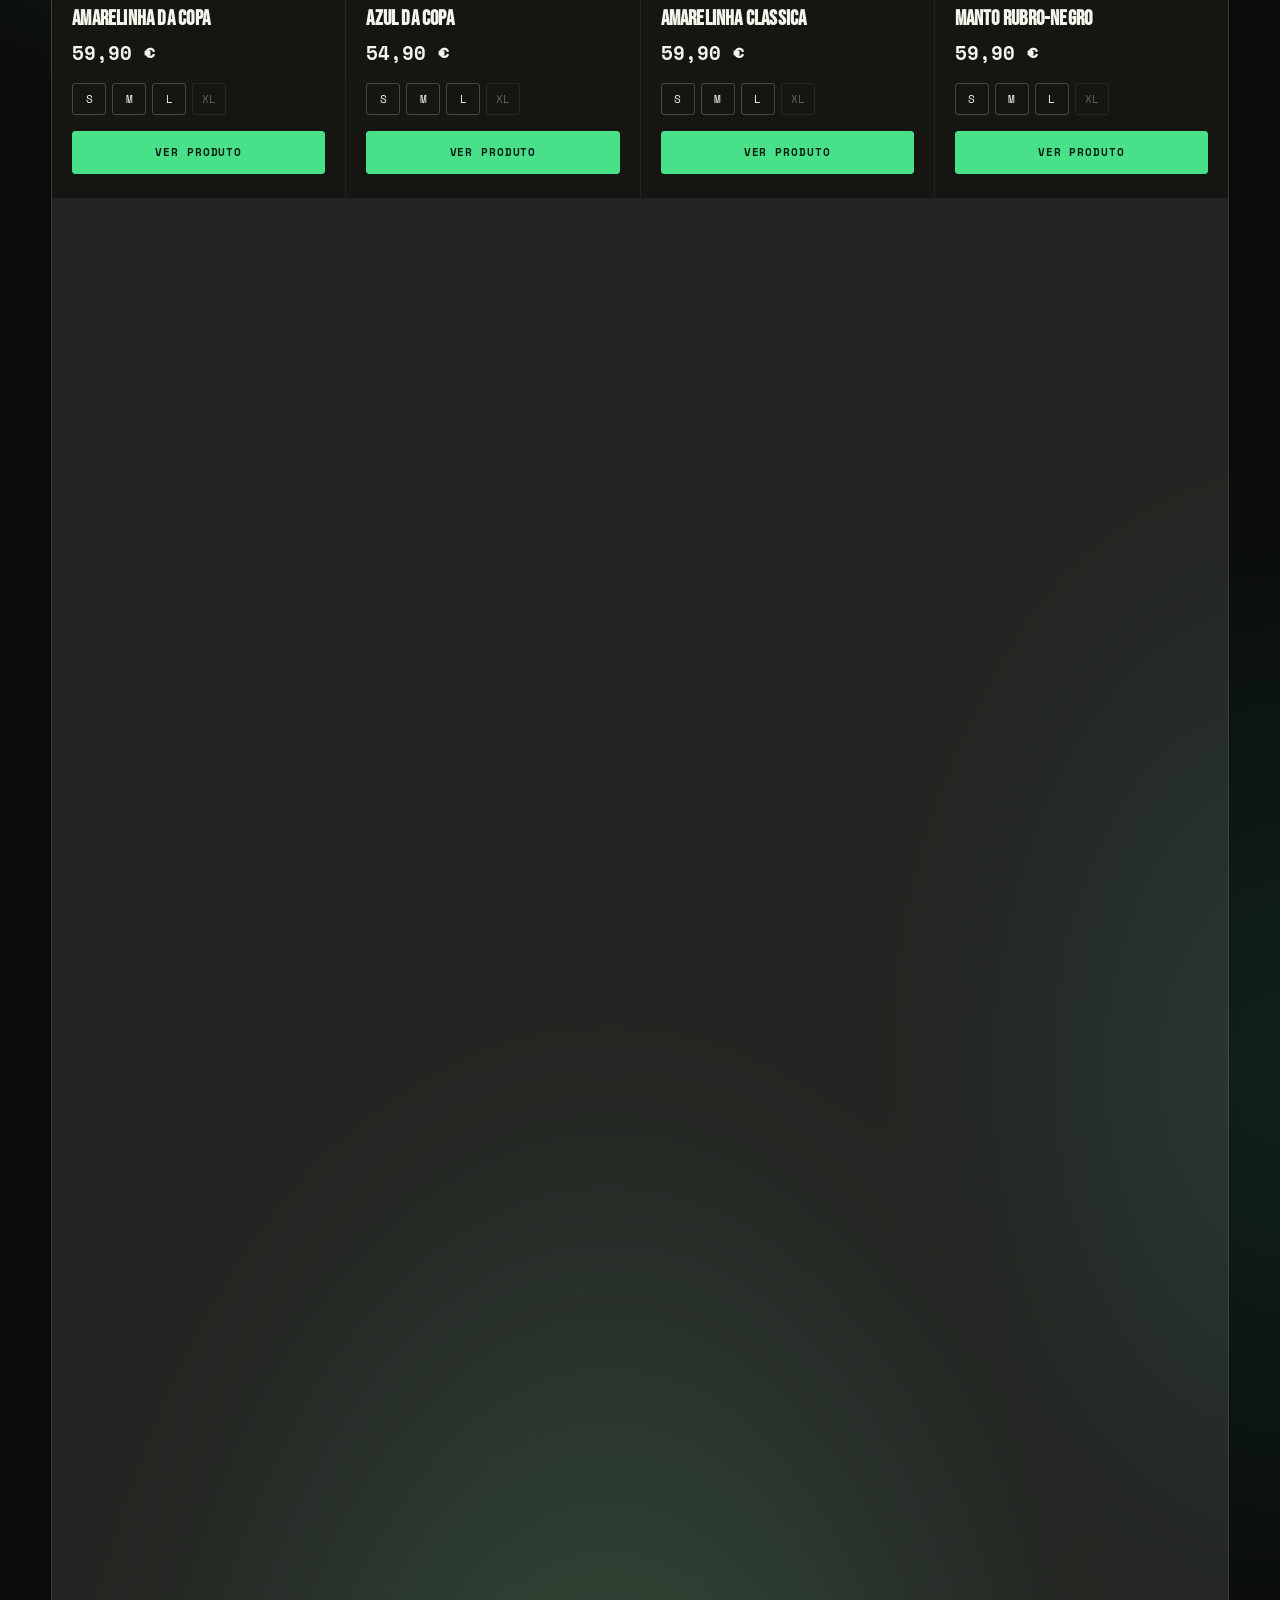
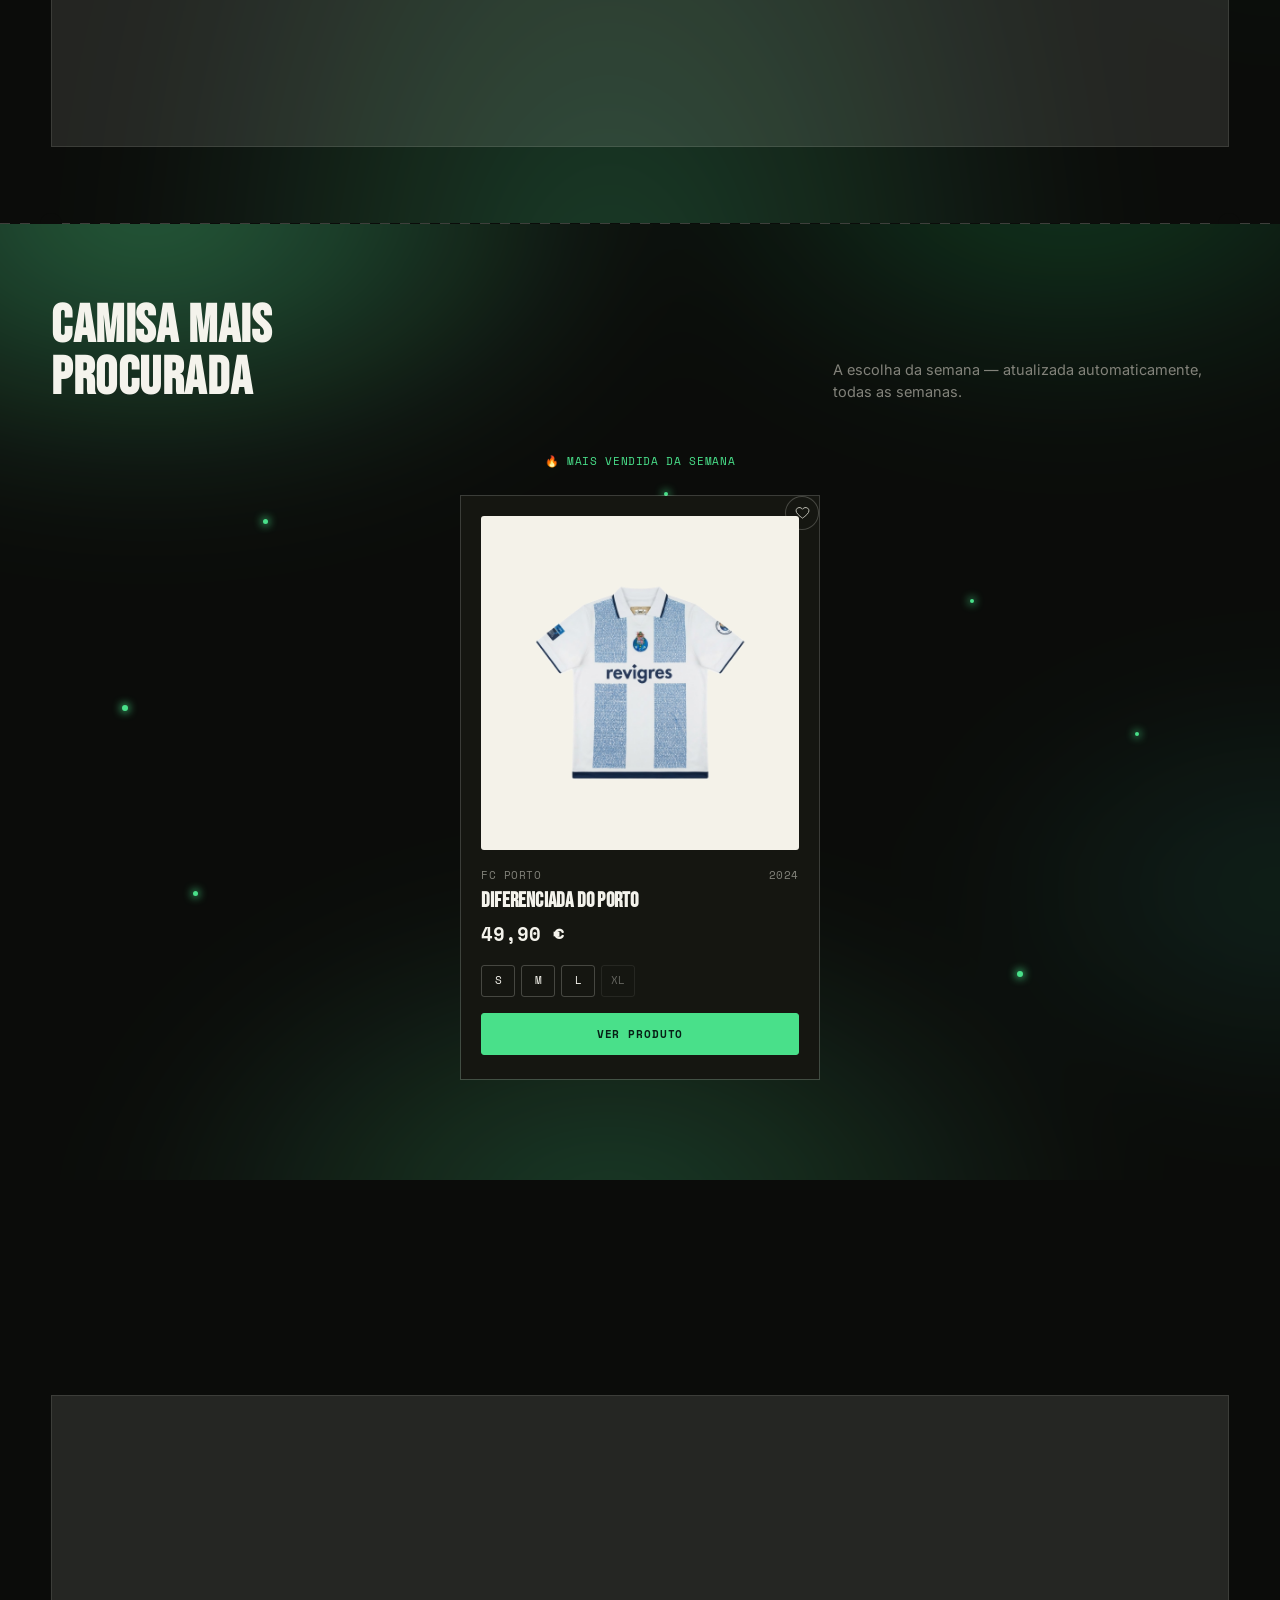
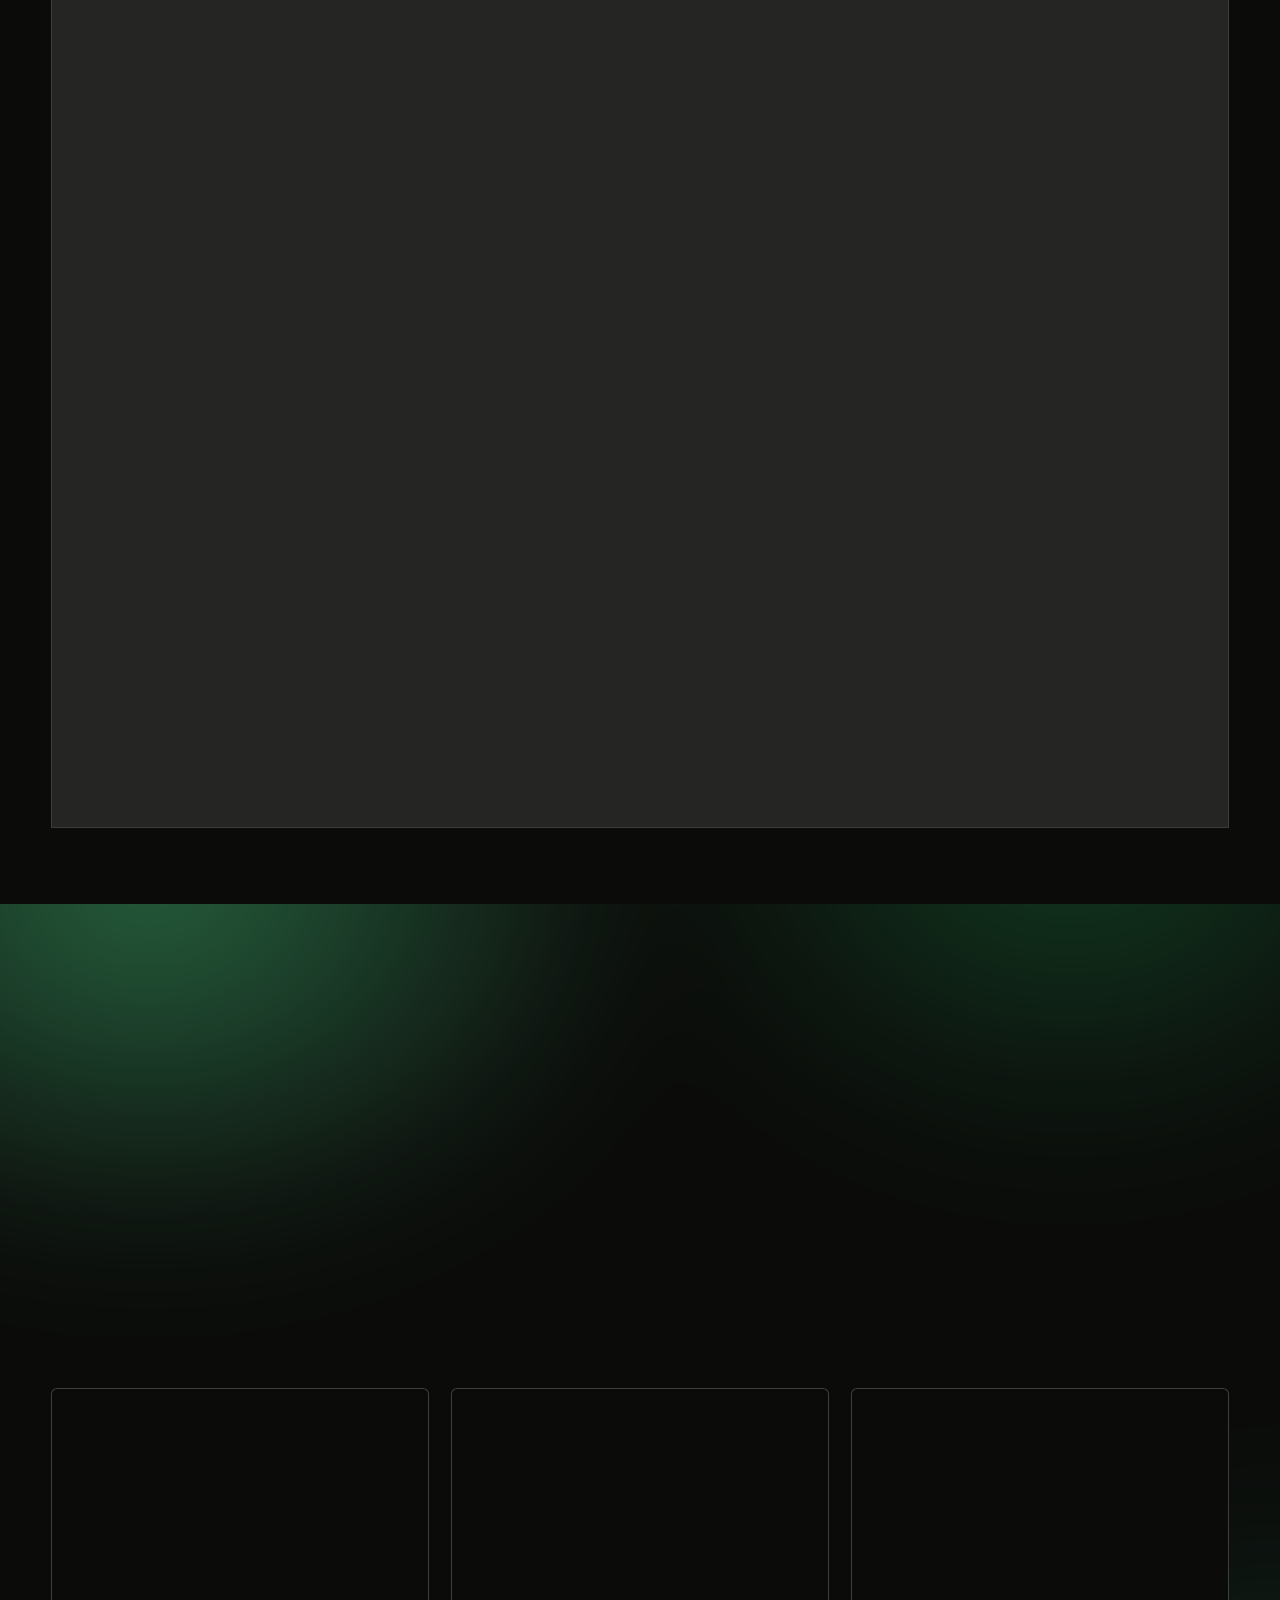
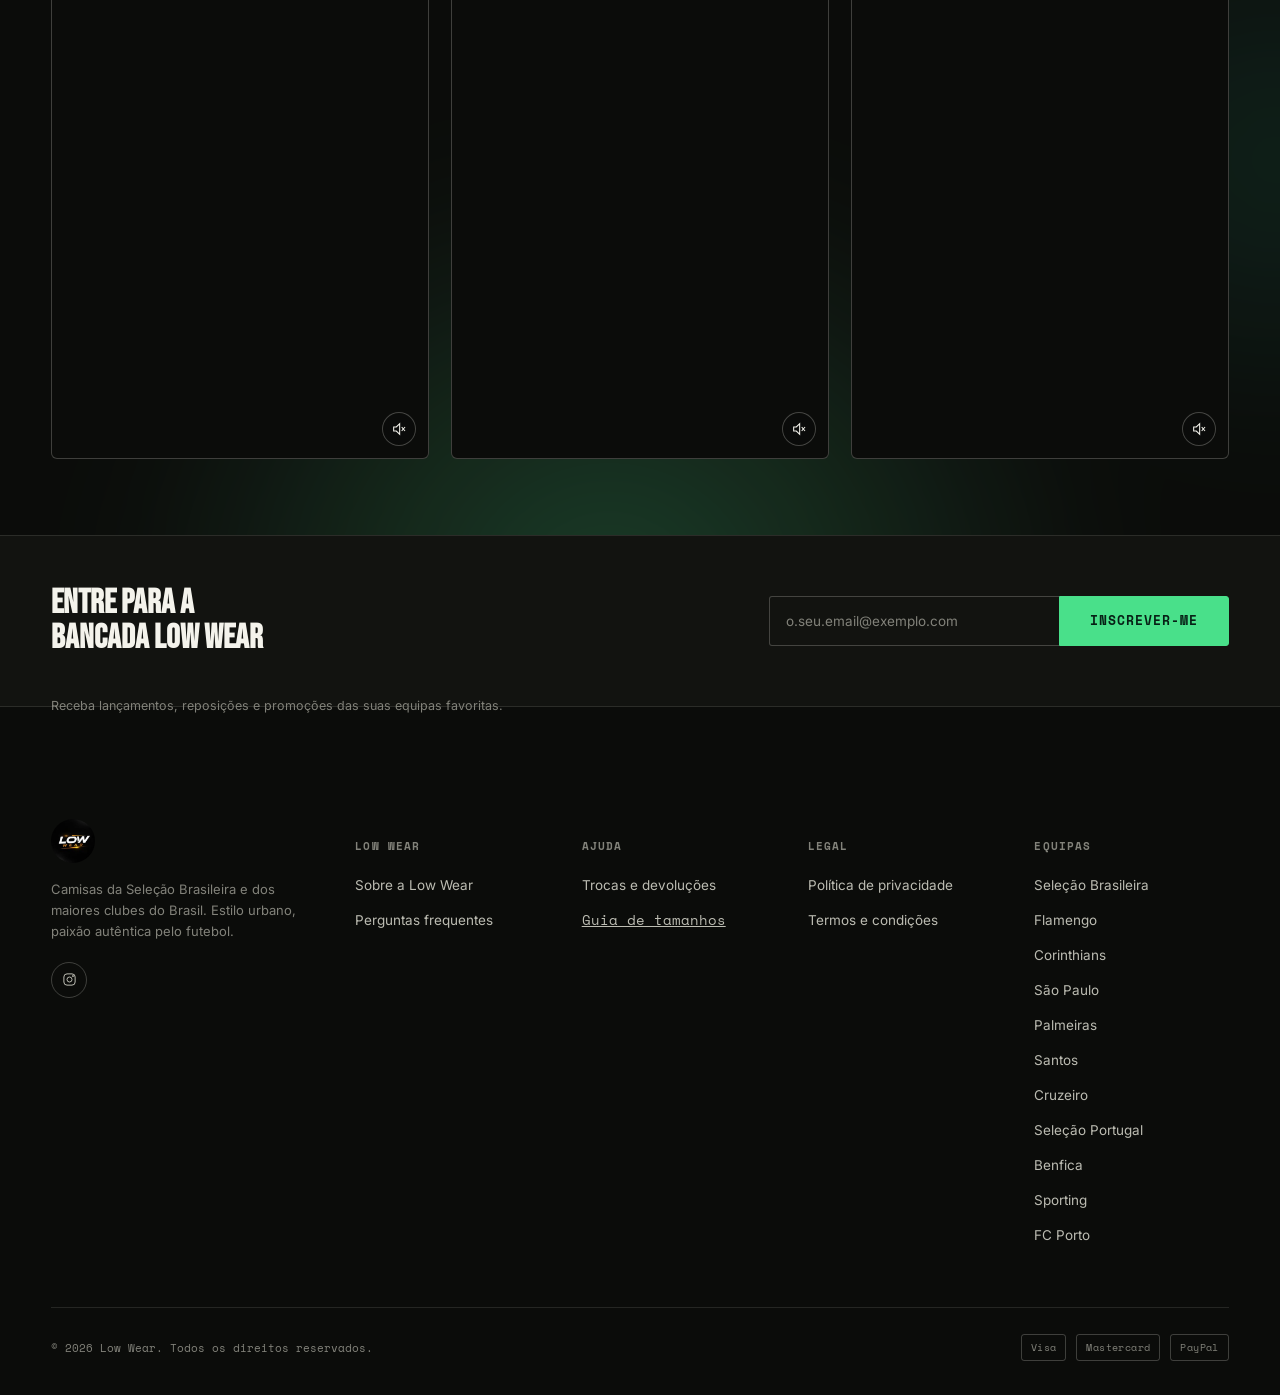
==== commit 8988e7c5: "Remove white background from all 8 Portuguese jersey photos The photos' own near-white background (#" ====
--- a/index.html
+++ b/index.html
@@ -1158,7 +1158,7 @@
 <div id="flash-popup-root"></div>
 <div id="promo-popup-root"></div>
 
-<script src="js/data.js?v=68"></script>
+<script src="js/data.js?v=69"></script>
 <script src="js/main.js?v=49"></script>
 <script src="js/flash-offer.js?v=5"></script>
 <script src="js/promo.js?v=1"></script>
